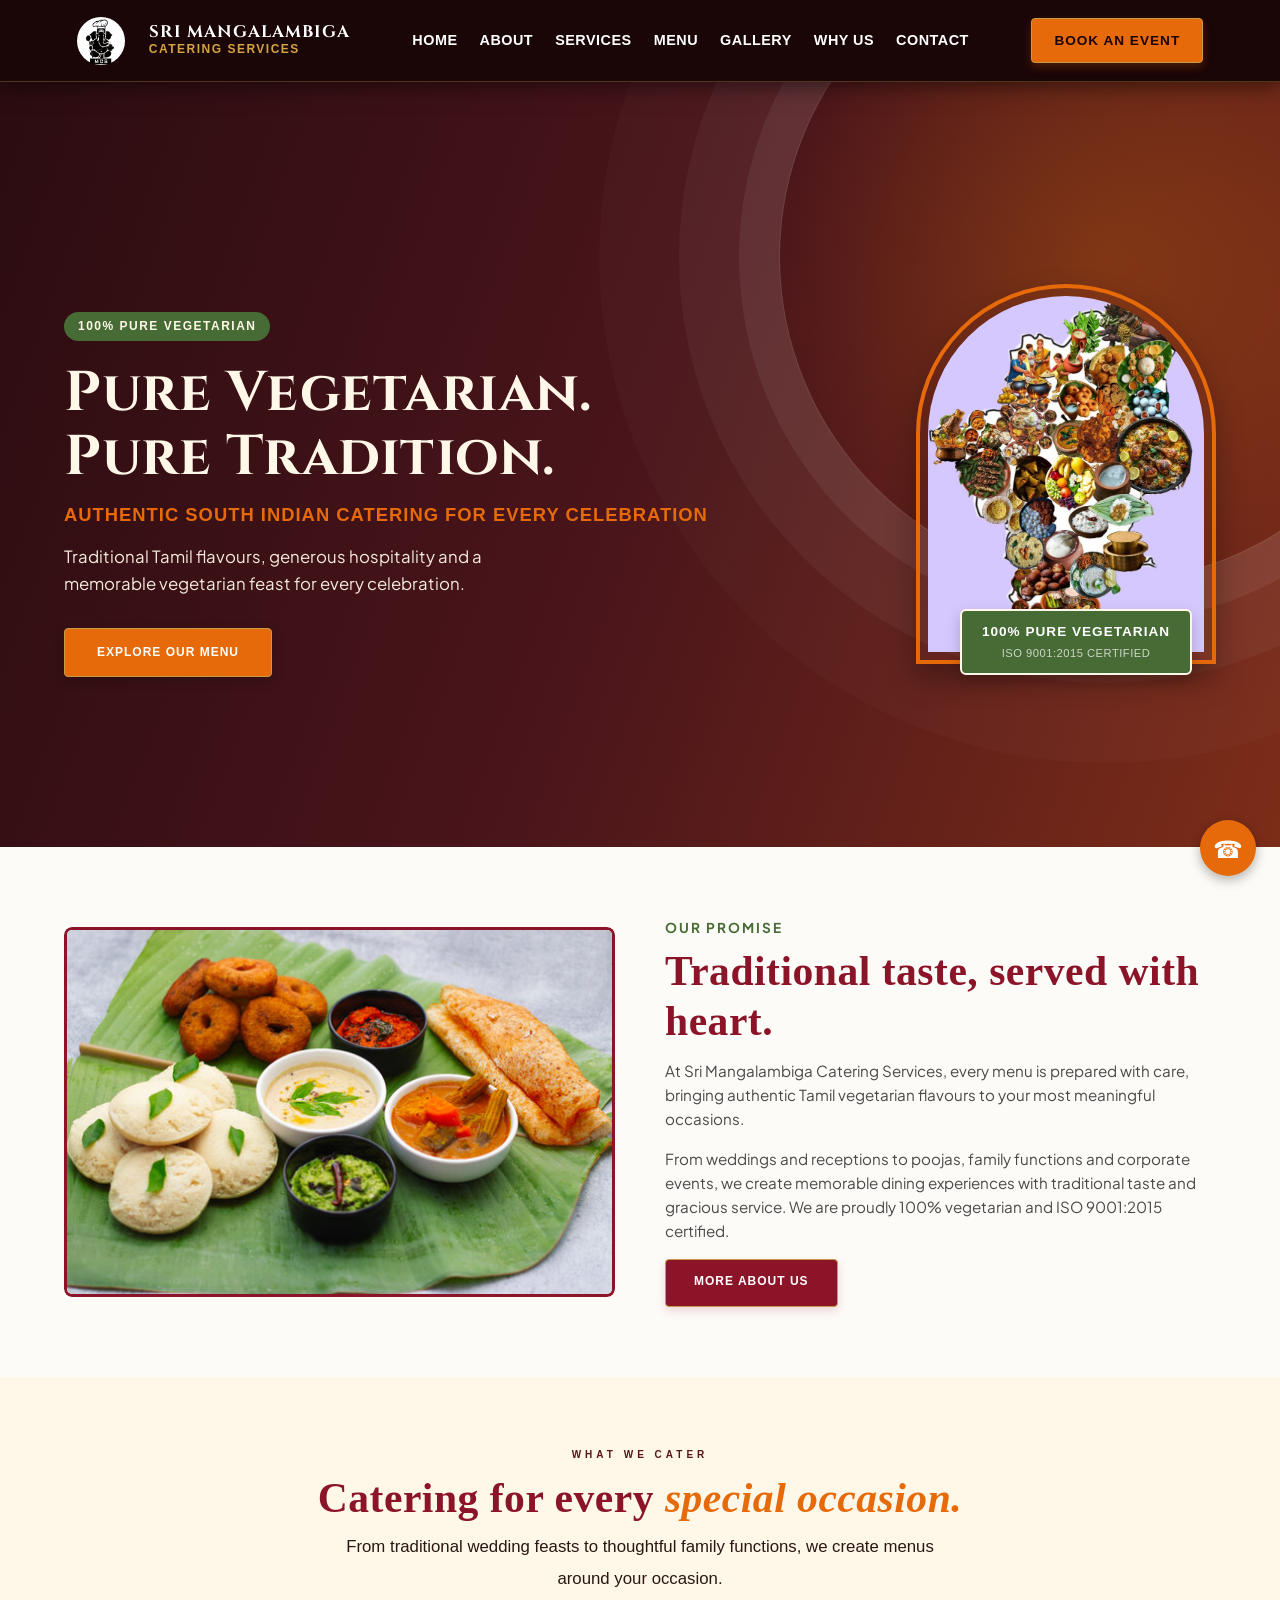
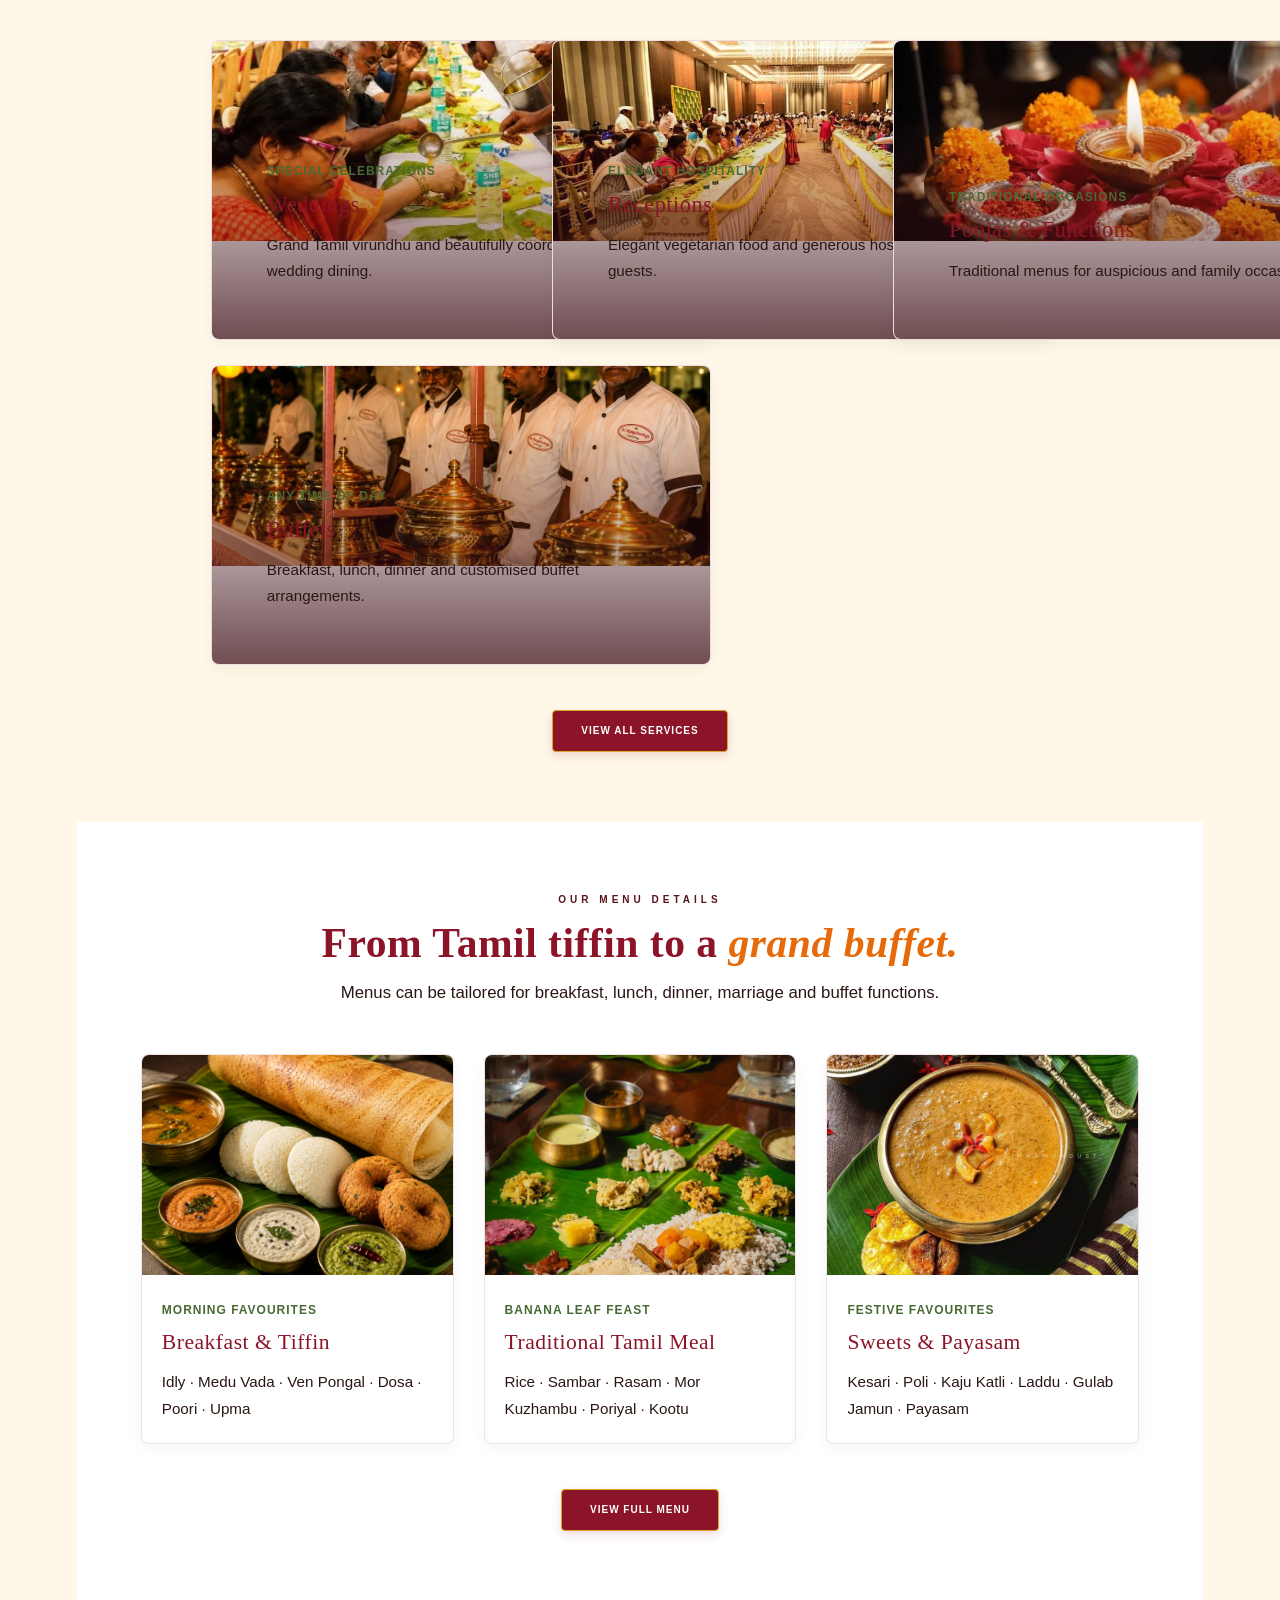
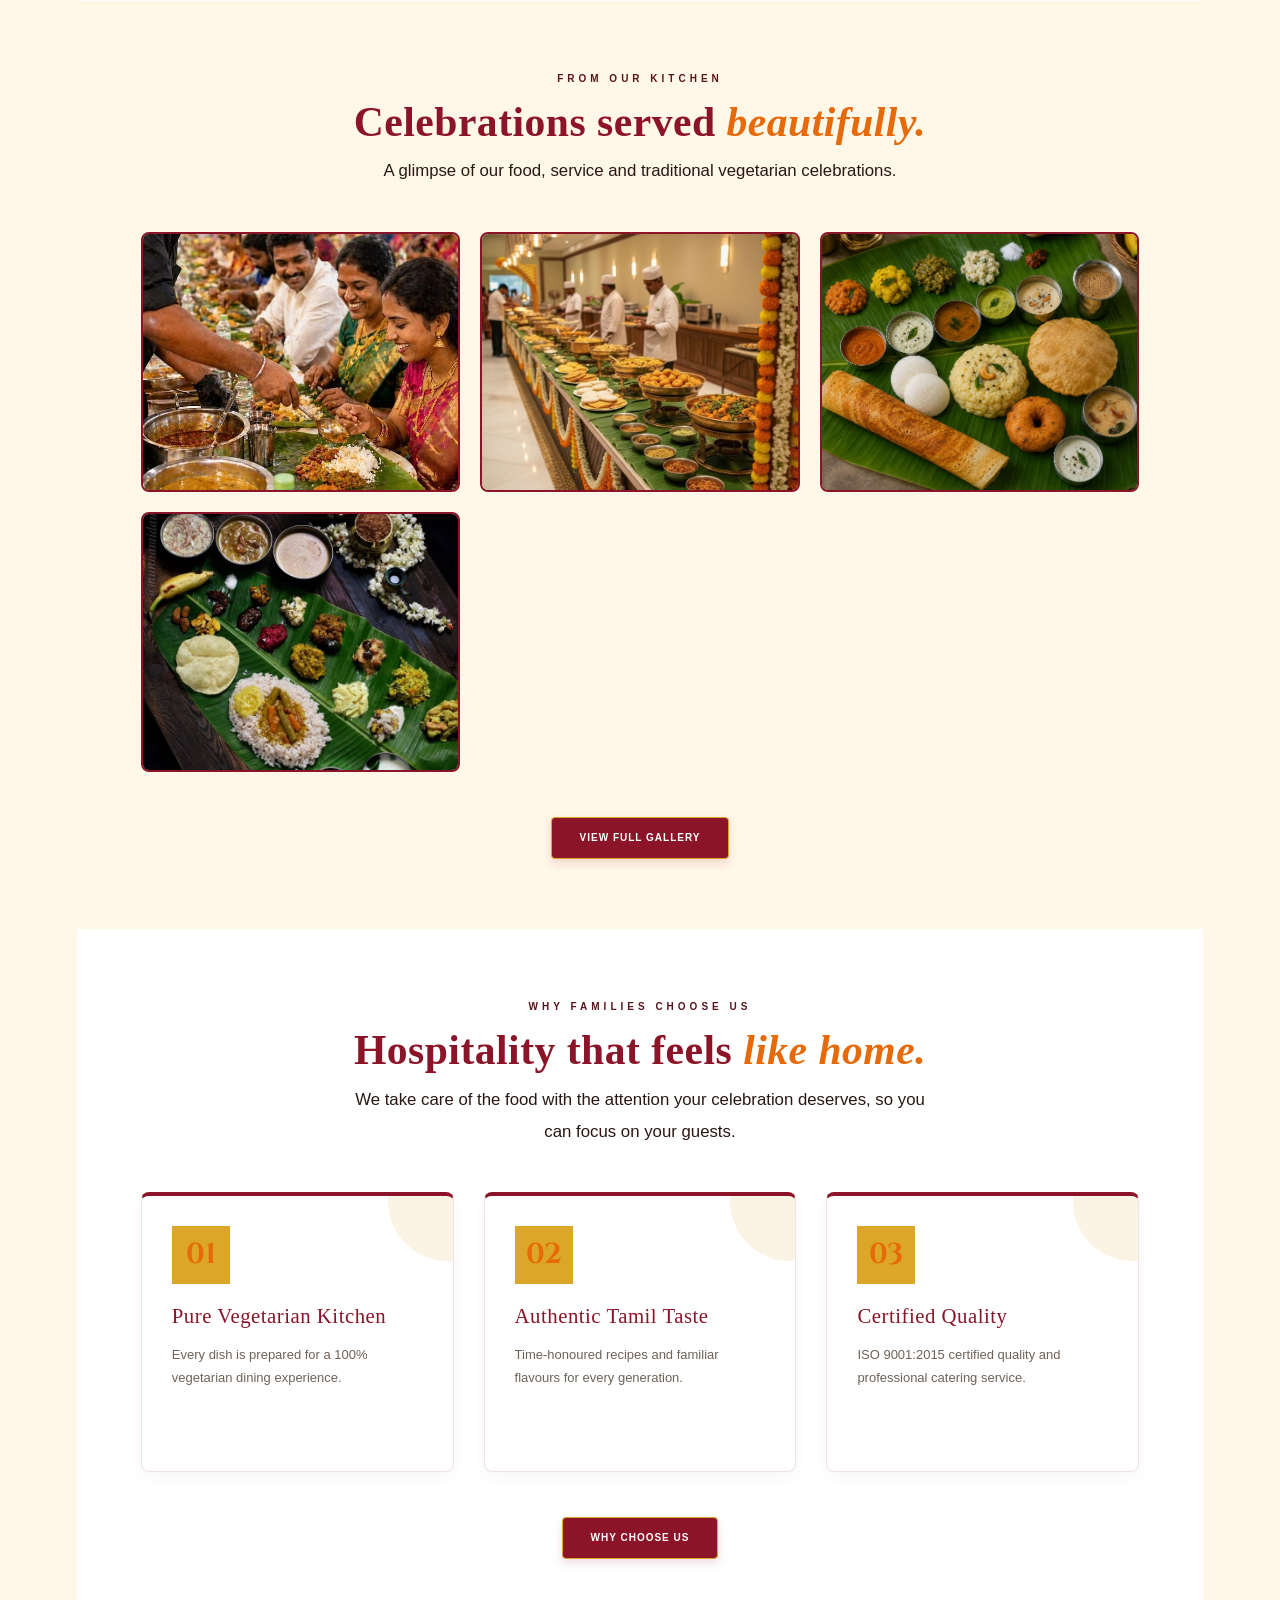
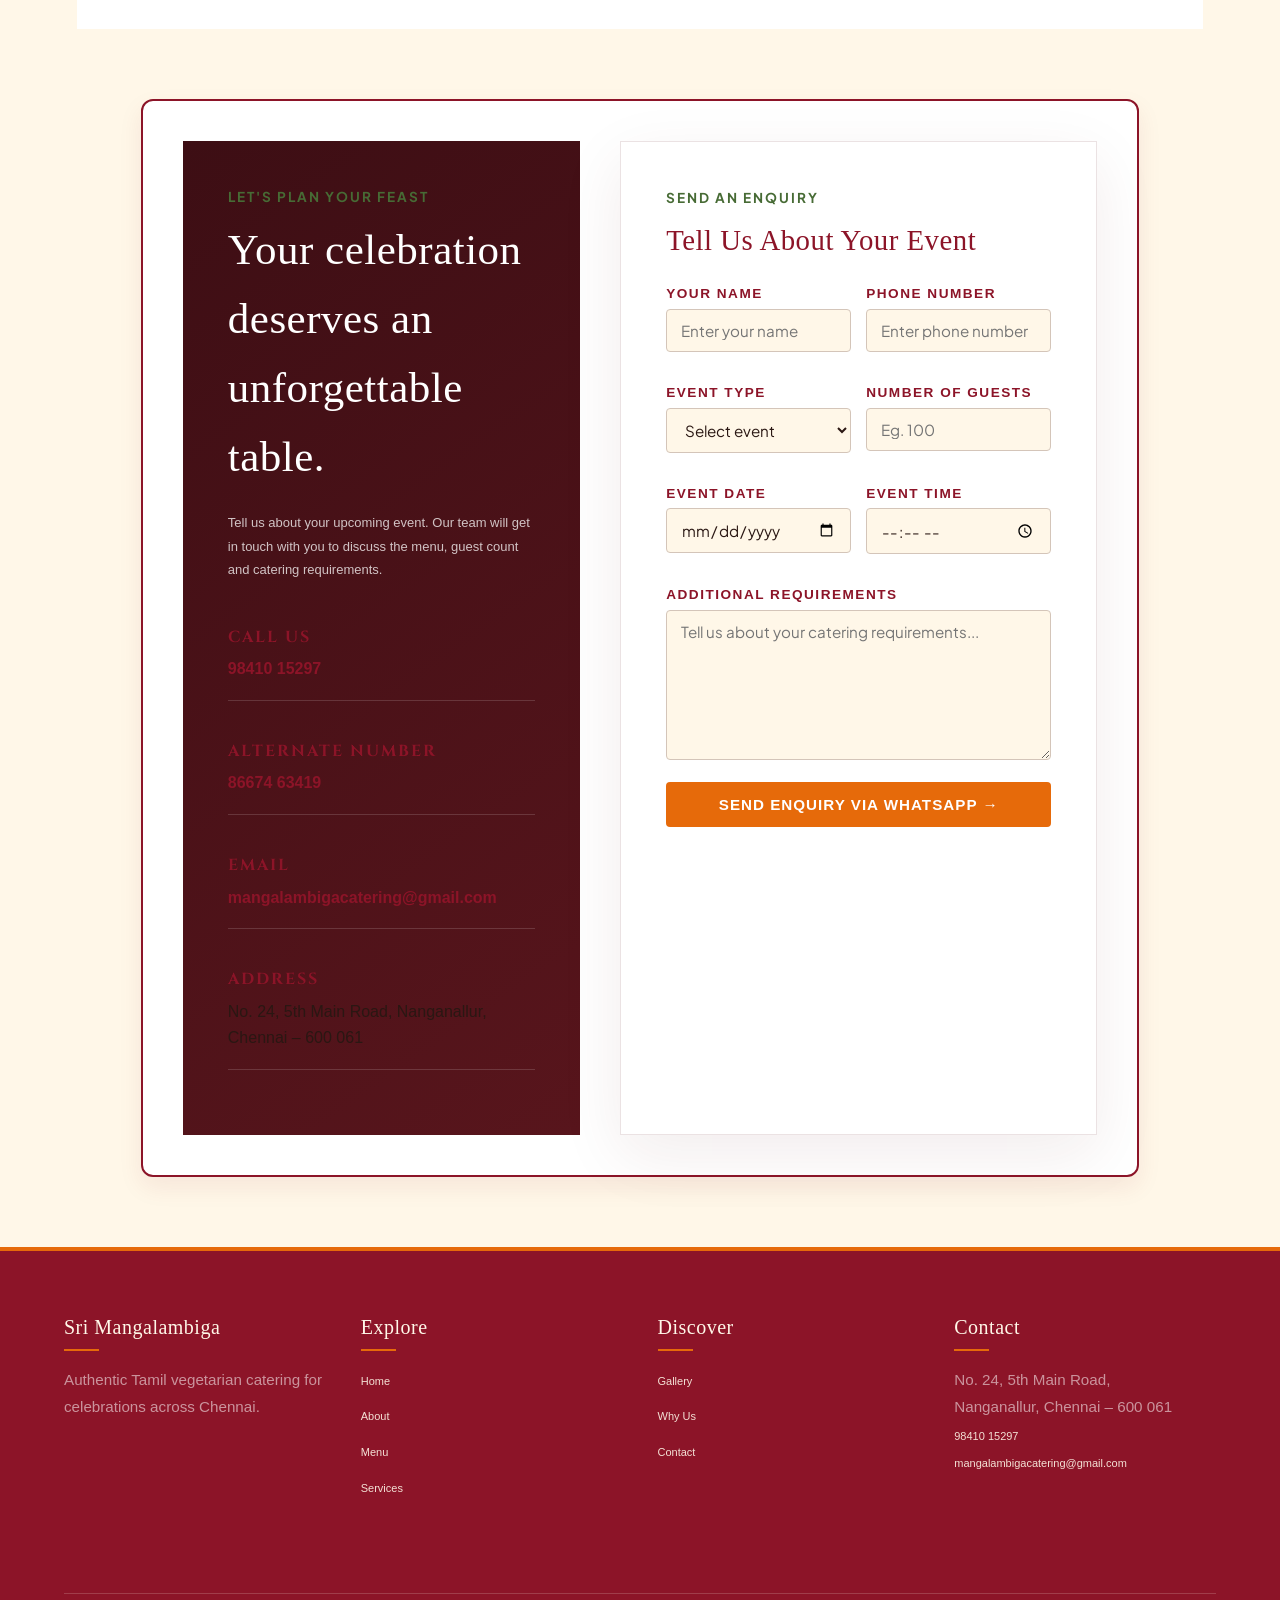
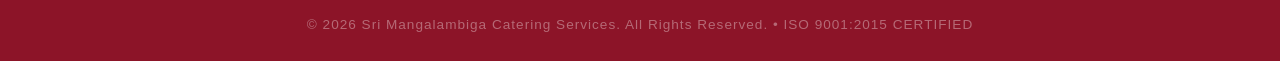
==== index.html @ 305d2a81 "Add files via upload" ====
<!DOCTYPE html>
<html lang="en">

<head>
    <meta charset="UTF-8">
    <meta name="viewport" content="width=device-width, initial-scale=1.0">
    <meta name="description"
        content="Sri Mangalambiga Catering Services - Authentic Tamil Vegetarian Catering in Chennai">
    <title>Sri Mangalambiga Catering Services</title>
    
    <!-- Google Fonts Matching Brand Typography -->
    <link rel="preconnect" href="https://fonts.googleapis.com">
    <link rel="preconnect" href="https://fonts.gstatic.com" crossorigin>
    <link href="https://fonts.googleapis.com/css2?family=Cinzel:wght@500;600;700;800&family=Plus+Jakarta+Sans:wght@400;500;600;700&display=swap" rel="stylesheet">
    
    <link rel="stylesheet" href="style.css">
    
    <style>
        /* =====================================================
           BRAND PALETTE & TYPOGRAPHY SYSTEM
        ====================================================== */
        :root {
            --deep-maroon: #8C1428;
            --burnt-orange: #E66A0A;
            --leaf-green: #476B35;
            --warm-ivory: #FFF7E8;
            --pure-white: #FFFFFF;
            --text-dark: #2A1713;
            --font-heading: 'Cinzel', Georgia, serif;
            --font-body: 'Plus Jakarta Sans', -apple-system, BlinkMacSystemFont, sans-serif;
        }

        *, *::before, *::after {
            box-sizing: border-box;
        }

        html, body {
            max-width: 100vw !important;
            overflow-x: hidden !important;
            margin: 0;
            padding: 0;
            background-color: var(--warm-ivory);
            color: var(--text-dark);
            font-family: var(--font-body);
            line-height: 1.6;
        }

        h1, h2, h3, h4, .brand-font {
            font-family: var(--font-heading);
            letter-spacing: 0.5px;
        }

        /* =====================================================
           NAVBAR
        ====================================================== */
        .navbar {
            position: relative;
            display: flex;
            justify-content: space-between;
            align-items: center;
            padding: 15px 5%;
            background-color: var(--warm-ivory);
            border-bottom: 2px solid rgba(140, 20, 40, 0.12);
            z-index: 1000;
            width: 100%;
        }

        .logo {
            display: flex;
            align-items: center;
            gap: 12px;
            text-decoration: none;
        }

        .logo img {
            height: 48px;
            width: auto;
        }

        .logo-text strong {
            display: block;
            font-size: 1.15rem;
            color: var(--deep-maroon);
            font-family: var(--font-heading);
            font-weight: 700;
            line-height: 1.1;
        }

        .logo-text span {
            font-size: 0.68rem;
            color: var(--leaf-green);
            font-weight: 700;
            letter-spacing: 1.5px;
        }

        .nav-links {
            display: flex;
            gap: 22px;
            list-style: none;
            margin: 0;
            padding: 0;
        }

        .nav-links li a {
            color: var(--deep-maroon);
            font-weight: 700;
            font-size: 0.9rem;
            text-decoration: none;
            text-transform: uppercase;
            letter-spacing: 0.5px;
            transition: color 0.2s ease;
        }

        .nav-links li a:hover {
            color: var(--burnt-orange);
        }

        .nav-button {
            background-color: var(--burnt-orange);
            color: var(--pure-white);
            padding: 11px 22px;
            border-radius: 4px;
            text-decoration: none;
            font-weight: 700;
            font-size: 0.85rem;
            letter-spacing: 1px;
            transition: background-color 0.2s ease;
            box-shadow: 0 4px 10px rgba(230, 106, 10, 0.25);
        }

        .nav-button:hover {
            background-color: #c95802;
        }

        .mobile-menu-btn {
            display: none;
            flex-direction: column;
            justify-content: center;
            align-items: center;
            gap: 5px;
            background: transparent;
            border: none;
            cursor: pointer;
            padding: 8px;
            z-index: 1001;
        }

        .mobile-menu-btn span {
            width: 28px;
            height: 3px;
            background-color: var(--deep-maroon);
            border-radius: 2px;
            transition: all 0.3s ease-in-out;
        }

        @media (max-width: 1024px) {
            .navbar > .nav-button {
                display: none;
            }

            .mobile-menu-btn {
                display: flex;
            }

            nav {
                display: none;
                position: absolute;
                top: 100%;
                left: 0;
                width: 100%;
                background-color: var(--warm-ivory);
                border-bottom: 3px solid var(--deep-maroon);
                padding: 25px 0;
                box-shadow: 0 10px 20px rgba(0,0,0,0.1);
            }

            nav.mobile-active {
                display: block;
            }

            .nav-links {
                flex-direction: column;
                align-items: center;
                gap: 18px;
            }
        }

        /* =====================================================
           HERO SECTION (DARK MAROON ACCENT BANNER)
        ====================================================== */
        .hero {
            background-color: var(--deep-maroon);
            color: var(--warm-ivory);
            padding: 70px 5%;
            position: relative;
            overflow: hidden;
        }

        .hero-container {
            display: flex;
            align-items: center;
            justify-content: space-between;
            max-width: 1200px;
            margin: 0 auto;
            gap: 40px;
        }

        .hero-content {
            flex: 1;
        }

        .hero-subtitle {
            color: var(--warm-ivory);
            background-color: var(--leaf-green);
            padding: 5px 14px;
            border-radius: 20px;
            font-size: 0.75rem;
            font-weight: 700;
            letter-spacing: 1.5px;
            display: inline-block;
            margin-bottom: 15px;
        }

        .hero-title {
            font-size: clamp(2.2rem, 5vw, 3.5rem);
            color: var(--warm-ivory);
            margin: 5px 0 10px 0;
            line-height: 1.15;
            font-weight: 700;
        }

        .hero-tagline {
            font-size: 1.15rem;
            color: var(--burnt-orange);
            font-weight: 700;
            letter-spacing: 1px;
            margin: 0 0 15px 0;
            text-transform: uppercase;
        }

        .hero-description {
            color: var(--warm-ivory);
            opacity: 0.95;
            max-width: 500px;
            font-size: 1.05rem;
            margin-bottom: 30px;
        }

        .hero-btn {
            display: inline-block;
            background-color: var(--burnt-orange);
            color: var(--pure-white);
            padding: 14px 32px;
            border-radius: 4px;
            text-decoration: none;
            font-weight: 700;
            letter-spacing: 1px;
            transition: background-color 0.2s ease, transform 0.2s ease;
            box-shadow: 0 4px 12px rgba(0,0,0,0.2);
        }

        .hero-btn:hover {
            background-color: #c95802;
            transform: translateY(-2px);
        }

        .hero-image-wrapper {
            position: relative;
            display: flex;
            flex-direction: column;
            align-items: center;
        }

        .arch-frame {
            width: 300px;
            height: 380px;
            border-top-left-radius: 150px;
            border-top-right-radius: 150px;
            overflow: hidden;
            border: 4px solid var(--burnt-orange);
            box-shadow: 0 15px 30px rgba(0,0,0,0.3);
        }

        .hero-img {
            width: 100%;
            height: 100%;
            object-fit: cover;
        }

        .hero-badge {
            background: var(--leaf-green);
            color: var(--pure-white);
            text-align: center;
            padding: 10px 20px;
            border-radius: 6px;
            margin-top: -25px;
            position: relative;
            z-index: 2;
            border: 2px solid var(--warm-ivory);
            box-shadow: 0 6px 15px rgba(0,0,0,0.2);
        }

        .hero-badge span {
            display: block;
            font-size: 0.85rem;
            font-weight: 700;
            letter-spacing: 1px;
        }

        .hero-badge small {
            font-size: 0.7rem;
            opacity: 0.9;
            letter-spacing: 0.5px;
        }

        @media (max-width: 900px) {
            .hero-container {
                flex-direction: column;
                text-align: center;
            }
            .hero-description {
                margin: 0 auto 30px auto;
            }
        }

        /* =====================================================
           GENERAL SECTIONS & TYPOGRAPHY
        ====================================================== */
        .premium-section, .home-intro {
            padding: 70px 5%;
        }

        .eyebrow, .intro-tagline {
            color: var(--leaf-green);
            font-weight: 700;
            letter-spacing: 2px;
            font-size: 0.85rem;
            display: block;
            margin-bottom: 8px;
            text-transform: uppercase;
        }

        .premium-heading {
            margin-bottom: 45px;
        }

        .premium-heading.center {
            text-align: center;
        }

        .premium-heading h2, .home-intro-content h2 {
            color: var(--deep-maroon);
            font-size: clamp(1.8rem, 4vw, 2.6rem);
            margin: 0 0 12px 0;
            font-weight: 700;
        }

        .premium-heading h2 span {
            color: var(--burnt-orange);
        }

        .premium-heading p {
            color: var(--text-dark);
            max-width: 600px;
            margin: 0 auto;
            font-size: 1.05rem;
        }

        .primary-btn, .gold-button {
            display: inline-block;
            background-color: var(--deep-maroon);
            color: var(--pure-white);
            padding: 12px 28px;
            border-radius: 4px;
            text-decoration: none;
            font-weight: 700;
            letter-spacing: 1px;
            transition: all 0.2s ease;
            box-shadow: 0 4px 10px rgba(140, 20, 40, 0.15);
        }

        .primary-btn:hover, .gold-button:hover {
            background-color: var(--burnt-orange);
            color: var(--pure-white);
        }

        /* =====================================================
           HOME INTRO / ABOUT SECTION
        ====================================================== */
        .home-intro-container {
            display: grid;
            grid-template-columns: 1fr 1fr;
            gap: 50px;
            align-items: center;
            max-width: 1200px;
            margin: 0 auto;
        }

        .home-intro-image img {
            width: 100%;
            height: auto;
            border-radius: 8px;
            border: 3px solid var(--deep-maroon);
            box-shadow: 0 10px 20px rgba(140, 20, 40, 0.1);
        }

        /* =====================================================
           SERVICES GRID
        ====================================================== */
        .services-premium-grid {
            display: grid;
            grid-template-columns: repeat(auto-fit, minmax(260px, 1fr));
            gap: 25px;
            max-width: 1200px;
            margin: 0 auto;
        }

        .service-premium-card {
            background-color: var(--pure-white);
            border-radius: 8px;
            overflow: hidden;
            border: 1px solid rgba(140, 20, 40, 0.15);
            box-shadow: 0 6px 15px rgba(0,0,0,0.04);
            transition: transform 0.2s ease;
        }

        .service-premium-card:hover {
            transform: translateY(-5px);
        }

        .service-premium-card img {
            width: 100%;
            height: 200px;
            object-fit: cover;
        }

        .service-premium-content {
            padding: 20px;
        }

        .service-premium-content small {
            color: var(--leaf-green);
            font-weight: 700;
            letter-spacing: 1px;
            font-size: 0.75rem;
        }

        .service-premium-content h2 {
            color: var(--deep-maroon);
            font-size: 1.4rem;
            margin: 5px 0 10px 0;
        }

        .service-premium-content p {
            font-size: 0.95rem;
            color: var(--text-dark);
            margin: 0;
        }

        /* =====================================================
           MENU GRID
        ====================================================== */
        .menu-premium-grid {
            display: grid;
            grid-template-columns: repeat(auto-fit, minmax(300px, 1fr));
            gap: 30px;
            max-width: 1200px;
            margin: 0 auto;
        }

        .menu-premium-card {
            background: var(--pure-white);
            border-radius: 8px;
            overflow: hidden;
            border: 1px solid rgba(140, 20, 40, 0.12);
            box-shadow: 0 6px 15px rgba(0,0,0,0.04);
        }

        .menu-premium-image {
            position: relative;
            height: 220px;
        }

        .menu-premium-image img {
            width: 100%;
            height: 100%;
            object-fit: cover;
        }

        .menu-hover-label {
            position: absolute;
            bottom: 12px;
            left: 12px;
            background-color: var(--burnt-orange);
            color: var(--pure-white);
            padding: 4px 12px;
            font-size: 0.75rem;
            font-weight: 700;
            border-radius: 4px;
        }

        .menu-premium-info {
            padding: 20px;
        }

        .menu-premium-info small {
            color: var(--leaf-green);
            font-weight: 700;
            font-size: 0.75rem;
            letter-spacing: 1px;
        }

        .menu-premium-info h3 {
            color: var(--deep-maroon);
            font-size: 1.35rem;
            margin: 5px 0 8px 0;
        }

        .menu-premium-info p {
            font-size: 0.95rem;
            color: var(--text-dark);
            margin: 0;
        }

        /* =====================================================
           GALLERY GRID
        ====================================================== */
        .premium-gallery-grid {
            display: grid;
            grid-template-columns: repeat(auto-fit, minmax(250px, 1fr));
            gap: 20px;
            max-width: 1200px;
            margin: 0 auto;
        }

        .gallery-item {
            position: relative;
            height: 250px;
            border-radius: 8px;
            overflow: hidden;
            border: 2px solid var(--deep-maroon);
        }

        .gallery-item img {
            width: 100%;
            height: 100%;
            object-fit: cover;
        }

        .gallery-overlay {
            position: absolute;
            inset: 0;
            background: linear-gradient(to top, rgba(140, 20, 40, 0.85), transparent);
            display: flex;
            flex-direction: column;
            justify-content: flex-end;
            padding: 20px;
            color: var(--warm-ivory);
        }

        .gallery-overlay span {
            color: var(--burnt-orange);
            font-size: 0.75rem;
            font-weight: 700;
            letter-spacing: 1px;
        }

        .gallery-overlay h3 {
            margin: 0;
            font-size: 1.2rem;
            color: var(--warm-ivory);
        }

        /* =====================================================
           WHY US CARDS
        ====================================================== */
        .why-premium-grid {
            display: grid;
            grid-template-columns: repeat(auto-fit, minmax(280px, 1fr));
            gap: 30px;
            max-width: 1200px;
            margin: 0 auto;
        }

        .why-premium-card {
            background-color: var(--pure-white);
            padding: 30px;
            border-radius: 8px;
            border: 1px solid rgba(140, 20, 40, 0.12);
            box-shadow: 0 6px 15px rgba(0,0,0,0.03);
            border-top: 4px solid var(--deep-maroon);
        }

        .why-icon {
            font-family: var(--font-heading);
            font-size: 1.8rem;
            font-weight: 700;
            color: var(--burnt-orange);
            margin-bottom: 15px;
        }

        .why-premium-card h3 {
            color: var(--deep-maroon);
            font-size: 1.3rem;
            margin: 0 0 10px 0;
        }

        /* =====================================================
           CONTACT FORM & INFO
        ====================================================== */
        .contact-premium {
            display: grid;
            grid-template-columns: 1fr 1.2fr;
            gap: 40px;
            max-width: 1200px;
            margin: 0 auto;
            background-color: var(--pure-white);
            padding: 40px;
            border-radius: 12px;
            border: 2px solid var(--deep-maroon);
            box-shadow: 0 10px 25px rgba(140, 20, 40, 0.08);
        }

        .contact-info-item {
            margin-bottom: 20px;
        }

        .contact-info-item strong {
            display: block;
            color: var(--deep-maroon);
            font-size: 1rem;
            font-family: var(--font-heading);
        }

        .contact-info-item span {
            color: var(--text-dark);
            font-size: 1rem;
        }

        .contact-premium-form label {
            display: block;
            font-size: 0.85rem;
            font-weight: 700;
            color: var(--deep-maroon);
            margin-bottom: 4px;
        }

        .form-row {
            display: grid;
            grid-template-columns: 1fr 1fr;
            gap: 15px;
            margin-bottom: 15px;
        }

        .form-group {
            margin-bottom: 15px;
        }

        .form-group input,
        .form-group select,
        .form-group textarea {
            width: 100%;
            padding: 11px 14px;
            border: 1px solid #d4c5b9;
            border-radius: 4px;
            background-color: var(--warm-ivory);
            font-family: var(--font-body);
            font-size: 0.95rem;
            color: var(--text-dark);
        }

        .form-group input:focus,
        .form-group select:focus,
        .form-group textarea:focus {
            outline: 2px solid var(--burnt-orange);
            border-color: transparent;
        }

        .premium-submit {
            width: 100%;
            background-color: var(--burnt-orange);
            color: var(--pure-white);
            border: none;
            padding: 14px;
            border-radius: 4px;
            font-weight: 700;
            letter-spacing: 1px;
            cursor: pointer;
            font-size: 0.95rem;
            transition: background-color 0.2s ease;
        }

        .premium-submit:hover {
            background-color: #c95802;
        }

        @media (max-width: 850px) {
            .contact-premium {
                grid-template-columns: 1fr;
                padding: 25px;
            }
            .form-row {
                grid-template-columns: 1fr;
            }
        }

        /* =====================================================
           FOOTER
        ====================================================== */
        .premium-footer {
            background-color: var(--deep-maroon);
            color: var(--warm-ivory);
            padding: 60px 5% 25px;
            border-top: 4px solid var(--burnt-orange);
        }

        .premium-footer-grid {
            display: grid;
            grid-template-columns: repeat(auto-fit, minmax(200px, 1fr));
            gap: 35px;
            max-width: 1200px;
            margin: 0 auto;
        }

        .premium-footer h3 {
            color: var(--warm-ivory);
            font-size: 1.25rem;
            margin: 0 0 15px 0;
            position: relative;
        }

        .premium-footer h3::after {
            content: '';
            display: block;
            width: 35px;
            height: 2px;
            background-color: var(--burnt-orange);
            margin-top: 6px;
        }

        .premium-footer ul {
            list-style: none;
            padding: 0;
            margin: 0;
        }

        .premium-footer ul li {
            margin-bottom: 10px;
        }

        .premium-footer a {
            color: var(--warm-ivory);
            opacity: 0.9;
            text-decoration: none;
            transition: color 0.2s ease;
        }

        .premium-footer a:hover {
            color: var(--burnt-orange);
            opacity: 1;
        }

        .premium-footer-bottom {
            max-width: 1200px;
            margin: 40px auto 0 auto;
            padding-top: 20px;
            border-top: 1px solid rgba(255, 247, 232, 0.2);
            text-align: center;
            font-size: 0.85rem;
            opacity: 0.9;
        }
    </style>
</head>

<body class="home-page">

    <!-- NAVBAR -->
    <header class="navbar">
        <a href="index.html" class="logo">
            <img src="mcs-logo.jpeg" alt="Sri Mangalambiga Logo">
            <div class="logo-text">
                <strong>SRI MANGALAMBIGA</strong>
                <span>CATERING SERVICES</span>
            </div>
        </a>

        <button class="mobile-menu-btn" id="menuBtn" onclick="toggleMobileMenu()" aria-label="Toggle Navigation Menu">
            <span></span>
            <span></span>
            <span></span>
        </button>

        <nav id="nav-menu">
            <ul class="nav-links">
                <li><a href="index.html">Home</a></li>
                <li><a href="about.html">About</a></li>
                <li><a href="services.html">Services</a></li>
                <li><a href="menu.html">Menu</a></li>
                <li><a href="gallery.html">Gallery</a></li>
                <li><a href="why-us.html">Why Us</a></li>
                <li><a href="contact.html">Contact</a></li>
            </ul>
        </nav>

        <a href="contact.html" class="nav-button">BOOK AN EVENT</a>
    </header>

    <!-- HERO SECTION -->
    <section class="hero" id="home">
        <div class="hero-container">
            <div class="hero-content">
                <span class="hero-subtitle">100% PURE VEGETARIAN</span>
                <h1 class="hero-title">Pure Vegetarian.<br>Pure Tradition.</h1>
                <p class="hero-tagline">AUTHENTIC SOUTH INDIAN CATERING FOR EVERY CELEBRATION</p>
                <p class="hero-description">
                    Traditional Tamil flavours, generous hospitality and a memorable 
                    vegetarian feast for every celebration.
                </p>
                <a href="menu.html" class="hero-btn">EXPLORE OUR MENU</a>
            </div>

            <div class="hero-image-wrapper">
                <div class="arch-frame">
                    <img src="TN food.jpeg" alt="Traditional Tamil Feast" class="hero-img">
                </div>
                <div class="hero-badge">
                    <span>100% PURE VEGETARIAN</span>
                    <small>ISO 9001:2015 CERTIFIED</small>
                </div>
            </div>
        </div>
    </section>

    <!-- HOME INTRO / ABOUT -->
    <section class="home-intro" id="about">
        <div class="home-intro-container">
            <div class="home-intro-image">
                <img src="stiffin.jpg" alt="Traditional Tamil vegetarian breakfast">
            </div>

            <div class="home-intro-content">
                <span class="intro-tagline">OUR PROMISE</span>
                <h2>Traditional taste, served with heart.</h2>
                <p>
                    At Sri Mangalambiga Catering Services, every menu is
                    prepared with care, bringing authentic Tamil
                    vegetarian flavours to your most meaningful occasions.
                </p>
                <p>
                    From weddings and receptions to poojas, family
                    functions and corporate events, we create memorable
                    dining experiences with traditional taste and
                    gracious service. We are proudly 100% vegetarian
                    and ISO 9001:2015 certified.
                </p>
                <a href="about.html" class="primary-btn">MORE ABOUT US</a>
            </div>
        </div>
    </section>

    <!-- SERVICES SECTION -->
    <section class="premium-section" id="services">
        <div class="premium-heading center">
            <span class="eyebrow">WHAT WE CATER</span>
            <h2>
                Catering for every
                <span>special occasion.</span>
            </h2>
            <p>
                From traditional wedding feasts to thoughtful family
                functions, we create menus around your occasion.
            </p>
        </div>

        <div class="services-premium-grid">
            <div class="service-premium-card">
                <img src="gallery-service.jpeg" alt="Wedding catering">
                <div class="service-premium-content">
                    <small>SPECIAL CELEBRATIONS</small>
                    <h2>Weddings</h2>
                    <p>Grand Tamil virundhu and beautifully coordinated wedding dining.</p>
                </div>
            </div>

            <div class="service-premium-card">
                <img src="Wedding Diary.jpg" alt="Reception catering service">
                <div class="service-premium-content">
                    <small>ELEGANT HOSPITALITY</small>
                    <h2>Receptions</h2>
                    <p>Elegant vegetarian food and generous hospitality for your guests.</p>
                </div>
            </div>

            <div class="service-premium-card">
                <img src="Poojas and functions.jpg" alt="Pooja and function catering">
                <div class="service-premium-content">
                    <small>TRADITIONAL OCCASIONS</small>
                    <h2>Poojas &amp; Functions</h2>
                    <p>Traditional menus for auspicious and family occasions.</p>
                </div>
            </div>

            <div class="service-premium-card">
                <img src="gallery-buffet.jpeg" alt="Buffet catering">
                <div class="service-premium-content">
                    <small>ANY TIME OF DAY</small>
                    <h2>Buffets</h2>
                    <p>Breakfast, lunch, dinner and customised buffet arrangements.</p>
                </div>
            </div>
        </div>

        <div style="text-align:center; margin-top:45px;">
            <a href="services.html" class="gold-button">VIEW ALL SERVICES</a>
        </div>
    </section>

    <!-- MENU SECTION -->
    <section class="premium-section" id="menu" style="background:var(--pure-white);">
        <div class="premium-heading center">
            <span class="eyebrow">OUR MENU DETAILS</span>
            <h2>
                From Tamil tiffin to a
                <span>grand buffet.</span>
            </h2>
            <p>
                Menus can be tailored for breakfast, lunch, dinner,
                marriage and buffet functions.
            </p>
        </div>

        <div class="menu-premium-grid">
            <div class="menu-premium-card">
                <div class="menu-premium-image">
                    <img src="new bf.png" alt="Tamil breakfast and tiffin">
                    <div class="menu-hover-label">View Favourite</div>
                </div>
                <div class="menu-premium-info">
                    <small>MORNING FAVOURITES</small>
                    <h3>Breakfast &amp; Tiffin</h3>
                    <p>Idly &middot; Medu Vada &middot; Ven Pongal &middot; Dosa &middot; Poori &middot; Upma</p>
                </div>
            </div>

            <div class="menu-premium-card">
                <div class="menu-premium-image">
                    <img src="tamil-vegetarian-feast.jpg" alt="Traditional Tamil meal">
                    <div class="menu-hover-label">Traditional Taste</div>
                </div>
                <div class="menu-premium-info">
                    <small>BANANA LEAF FEAST</small>
                    <h3>Traditional Tamil Meal</h3>
                    <p>Rice &middot; Sambar &middot; Rasam &middot; Mor Kuzhambu &middot; Poriyal &middot; Kootu</p>
                </div>
            </div>

            <div class="menu-premium-card">
                <div class="menu-premium-image">
                    <img src="payasam.jpg" alt="Sweets and payasam">
                    <div class="menu-hover-label">A Sweet Finish</div>
                </div>
                <div class="menu-premium-info">
                    <small>FESTIVE FAVOURITES</small>
                    <h3>Sweets &amp; Payasam</h3>
                    <p>Kesari &middot; Poli &middot; Kaju Katli &middot; Laddu &middot; Gulab Jamun &middot; Payasam</p>
                </div>
            </div>
        </div>

        <div style="text-align:center; margin-top:45px;">
            <a href="menu.html" class="gold-button">VIEW FULL MENU</a>
        </div>
    </section>

    <!-- GALLERY SECTION -->
    <section class="premium-section" id="gallery">
        <div class="premium-heading center">
            <span class="eyebrow">FROM OUR KITCHEN</span>
            <h2>
                Celebrations served
                <span>beautifully.</span>
            </h2>
            <p>A glimpse of our food, service and traditional vegetarian celebrations.</p>
        </div>

        <div class="premium-gallery-grid">
            <div class="gallery-item">
                <img src="graceful cs.jpeg" alt="Sri Mangalambiga catering service">
                <div class="gallery-overlay">
                    <span>OUR SERVICE</span>
                    <h3>Graceful Catering</h3>
                </div>
            </div>

            <div class="gallery-item">
                <img src="vegetarian buffet 2.jpeg" alt="Vegetarian buffet service">
                <div class="gallery-overlay">
                    <span>BUFFET</span>
                    <h3>Grand Vegetarian Buffet</h3>
                </div>
            </div>

            <div class="gallery-item">
                <img src="traditional bf.jpeg" alt="Tamil vegetarian breakfast">
                <div class="gallery-overlay">
                    <span>BREAKFAST</span>
                    <h3>Traditional Tiffin</h3>
                </div>
            </div>

            <div class="gallery-item">
                <img src="tamil banana leaf feast.jpeg" alt="Tamil vegetarian feast">
                <div class="gallery-overlay">
                    <span>VIRUNDHU</span>
                    <h3>Tamil Banana Leaf Feast</h3>
                </div>
            </div>
        </div>

        <div style="text-align:center; margin-top:45px;">
            <a href="gallery.html" class="gold-button">VIEW FULL GALLERY</a>
        </div>
    </section>

    <!-- WHY US SECTION -->
    <section class="premium-section" id="why-us" style="background:var(--pure-white);">
        <div class="premium-heading center">
            <span class="eyebrow">WHY FAMILIES CHOOSE US</span>
            <h2>
                Hospitality that feels
                <span>like home.</span>
            </h2>
            <p>
                We take care of the food with the attention your
                celebration deserves, so you can focus on your guests.
            </p>
        </div>

        <div class="why-premium-grid">
            <div class="why-premium-card">
                <div class="why-icon">01</div>
                <h3>Pure Vegetarian Kitchen</h3>
                <p>Every dish is prepared for a 100% vegetarian dining experience.</p>
            </div>

            <div class="why-premium-card">
                <div class="why-icon">02</div>
                <h3>Authentic Tamil Taste</h3>
                <p>Time-honoured recipes and familiar flavours for every generation.</p>
            </div>

            <div class="why-premium-card">
                <div class="why-icon">03</div>
                <h3>Certified Quality</h3>
                <p>ISO 9001:2015 certified quality and professional catering service.</p>
            </div>
        </div>

        <div style="text-align:center; margin-top:45px;">
            <a href="why-us.html" class="gold-button">WHY CHOOSE US</a>
        </div>
    </section>

    <!-- CONTACT / ENQUIRY SECTION -->
    <section class="premium-section" id="contact">
        <div class="contact-premium">
            <div class="contact-info">
                <span class="eyebrow">LET'S PLAN YOUR FEAST</span>
                <h2>Your celebration deserves an unforgettable table.</h2>
                <p style="margin-bottom:25px;">
                    Tell us about your upcoming event. Our team will
                    get in touch with you to discuss the menu, guest
                    count and catering requirements.
                </p>

                <div class="contact-info-item">
                    <strong>Call Us</strong>
                    <span><a href="tel:+919841015297" style="color:var(--deep-maroon); font-weight:600; text-decoration:none;">98410 15297</a></span>
                </div>

                <div class="contact-info-item">
                    <strong>Alternate Number</strong>
                    <span><a href="tel:+918667463419" style="color:var(--deep-maroon); font-weight:600; text-decoration:none;">86674 63419</a></span>
                </div>

                <div class="contact-info-item">
                    <strong>Email</strong>
                    <span><a href="mailto:mangalambigacatering@gmail.com" style="color:var(--deep-maroon); font-weight:600; text-decoration:none;">mangalambigacatering@gmail.com</a></span>
                </div>

                <div class="contact-info-item">
                    <strong>Address</strong>
                    <span>No. 24, 5th Main Road, Nanganallur, Chennai &ndash; 600 061</span>
                </div>
            </div>

            <div class="contact-premium-form">
                <span class="eyebrow">SEND AN ENQUIRY</span>
                <h2 style="color:var(--deep-maroon); font-size:1.8rem; margin:0 0 20px 0;">Tell Us About Your Event</h2>

                <form id="enquiryForm" onsubmit="sendToWhatsApp(event)">
                    <div class="form-row">
                        <div class="form-group">
                            <label for="name">Your Name</label>
                            <input type="text" id="name" name="name" placeholder="Enter your name" required>
                        </div>

                        <div class="form-group">
                            <label for="phone">Phone Number</label>
                            <input type="tel" id="phone" name="phone" placeholder="Enter phone number" pattern="[0-9]{10}" required>
                        </div>
                    </div>

                    <div class="form-row">
                        <div class="form-group">
                            <label for="event">Event Type</label>
                            <select id="event" name="event" required>
                                <option value="">Select event</option>
                                <option value="Wedding">Wedding</option>
                                <option value="Reception">Reception</option>
                                <option value="Pooja / Function">Pooja / Function</option>
                                <option value="Birthday">Birthday</option>
                                <option value="Corporate Event">Corporate Event</option>
                                <option value="Buffet">Buffet</option>
                                <option value="Other">Other</option>
                            </select>
                        </div>

                        <div class="form-group">
                            <label for="guests">Number of Guests</label>
                            <input type="number" id="guests" name="guests" min="1" placeholder="Eg. 100" required>
                        </div>
                    </div>

                    <div class="form-row">
                        <div class="form-group">
                            <label for="date">Event Date</label>
                            <input type="date" id="date" name="date" required>
                        </div>

                        <div class="form-group">
                            <label for="time">Event Time</label>
                            <input type="time" id="time" name="time">
                        </div>
                    </div>

                    <div class="form-group">
                        <label for="message">Additional Requirements</label>
                        <textarea id="message" name="message" rows="3" placeholder="Tell us about your catering requirements..."></textarea>
                    </div>

                    <button type="submit" class="premium-submit">
                        SEND ENQUIRY VIA WHATSAPP &rarr;
                    </button>
                </form>
            </div>
        </div>
    </section>

    <!-- FOOTER -->
    <footer class="premium-footer">
        <div class="premium-footer-grid">
            <div>
                <h3>Sri Mangalambiga</h3>
                <p style="font-size:0.95rem; opacity:0.9;">Authentic Tamil vegetarian catering for celebrations across Chennai.</p>
            </div>

            <div>
                <h3>Explore</h3>
                <ul>
                    <li><a href="index.html">Home</a></li>
                    <li><a href="about.html">About</a></li>
                    <li><a href="menu.html">Menu</a></li>
                    <li><a href="services.html">Services</a></li>
                </ul>
            </div>

            <div>
                <h3>Discover</h3>
                <ul>
                    <li><a href="gallery.html">Gallery</a></li>
                    <li><a href="why-us.html">Why Us</a></li>
                    <li><a href="contact.html">Contact</a></li>
                </ul>
            </div>

            <div>
                <h3>Contact</h3>
                <p style="font-size:0.95rem; opacity:0.9;">
                    No. 24, 5th Main Road,<br>
                    Nanganallur, Chennai &ndash; 600 061
                </p>
                <p style="font-size:0.95rem;">
                    <a href="tel:+919841015297">98410 15297</a><br>
                    <a href="mailto:mangalambigacatering@gmail.com">mangalambigacatering@gmail.com</a>
                </p>
            </div>
        </div>

        <div class="premium-footer-bottom">
            &copy; 2026 Sri Mangalambiga Catering Services. All Rights Reserved. &bull; ISO 9001:2015 CERTIFIED
        </div>
    </footer>

    <!-- WHATSAPP FLOATING BUTTON -->
    <a href="https://wa.me/919841015297" target="_blank" aria-label="Contact on WhatsApp"
        style="position:fixed; right:24px; bottom:24px; z-index:999; border-radius:50%; width:56px; height:56px; background-color: var(--burnt-orange); color: var(--pure-white); font-size:24px; display:flex; align-items:center; justify-content:center; text-decoration:none; box-shadow: 0 4px 12px rgba(0,0,0,0.3);">
        &#9742;
    </a>

    <!-- JAVASCRIPT -->
    <script src="script.js"></script>
    <script>
        function toggleMobileMenu() {
            const nav = document.getElementById('nav-menu');
            const btn = document.getElementById('menuBtn');
            nav.classList.toggle('mobile-active');
            btn.classList.toggle('active');
        }

        function sendToWhatsApp(e) {
            e.preventDefault();
            
            const name = document.getElementById('name').value;
            const phone = document.getElementById('phone').value;
            const eventType = document.getElementById('event').value;
            const guests = document.getElementById('guests').value;
            const date = document.getElementById('date').value;
            const time = document.getElementById('time').value || 'Not specified';
            const message = document.getElementById('message').value || 'None';

            const formattedMessage = `*New Catering Enquiry*%0A%0A` +
                `*Name:* ${encodeURIComponent(name)}%0A` +
                `*Phone:* ${encodeURIComponent(phone)}%0A` +
                `*Event Type:* ${encodeURIComponent(eventType)}%0A` +
                `*Guests:* ${encodeURIComponent(guests)}%0A` +
                `*Date:* ${encodeURIComponent(date)}%0A` +
                `*Time:* ${encodeURIComponent(time)}%0A` +
                `*Requirements:* ${encodeURIComponent(message)}`;

            const whatsappURL = `https://wa.me/919841015297?text=${formattedMessage}`;
            window.open(whatsappURL, '_blank');
        }
    </script>
</body>

</html>
---- style.css ----
/* =========================================================
   MCS — COMPLETE WEBSITE STYLESHEET
   Pages:
   Home | Menu | Why Us | About | Services | Gallery | Contact
========================================================= */


/* =========================================================
   01. ROOT / RESET
========================================================= */

:root {
    --bg: #f6f0e4;
    --bg-light: #fbf8f1;
    --dark: #20170f;
    --brown: #5a321d;
    --brown-light: #7a4a2c;
    --gold: #c69a4b;
    --gold-light: #e1c27a;
    --green: #385638;
    --white: #ffffff;
    --text: #30261e;
    --muted: #75695e;

    --max-width: 1250px;

    --transition: 0.4s ease;
}


* {
    margin: 0;
    padding: 0;
    box-sizing: border-box;
}


html {
    scroll-behavior: smooth;
}


body {
    font-family: Georgia, "Times New Roman", serif;
    background: var(--bg);
    color: var(--text);
    line-height: 1.6;
    overflow-x: hidden;
}


body::-webkit-scrollbar {
    width: 8px;
}


body::-webkit-scrollbar-thumb {
    background: var(--gold);
}


body::-webkit-scrollbar-track {
    background: var(--dark);
}


img {
    width: 100%;
    display: block;
}


a {
    text-decoration: none;
    color: inherit;
}


button,
input,
textarea,
select {
    font-family: inherit;
}


button {
    cursor: pointer;
}


/* =========================================================
   02. NAVBAR
========================================================= */

.navbar {
    position: fixed;

    top: 0;
    left: 0;

    width: 100%;
    height: 82px;

    padding: 0 6%;

    display: flex;
    align-items: center;
    justify-content: space-between;

    background: rgba(32, 23, 15, 0.96);

    border-bottom: 1px solid rgba(198, 154, 75, 0.3);

    z-index: 9999;

    backdrop-filter: blur(10px);
}


/* LOGO */

.logo {
    display: flex;
    align-items: center;
}


.logo img {
    width: 65px;
    height: 65px;

    object-fit: contain;

    transition: transform var(--transition);
}


.logo img:hover {
    transform: scale(1.08);
}


/* LOGO TEXT */

.logo-text {
    display: flex;
    flex-direction: column;

    margin-left: 12px;

    line-height: 1.3;
}


.logo-text strong {
    color: var(--white);

    font-family: Georgia, "Times New Roman", serif;

    font-size: 15px;

    font-weight: 700;

    letter-spacing: 1px;
}


.logo-text span {
    color: var(--gold-light);

    font-family: Arial, sans-serif;

    font-size: 9px;

    font-weight: 700;

    letter-spacing: 2px;
}


/* NAV "BOOK AN EVENT" BUTTON */

.nav-button {
    display: inline-flex;

    align-items: center;
    justify-content: center;

    min-height: 42px;

    padding: 0 22px;

    border: 1px solid var(--gold);

    background: var(--gold);

    color: var(--dark);

    font-family: Arial, sans-serif;

    font-size: 11px;

    font-weight: 700;

    letter-spacing: 1.3px;

    white-space: nowrap;

    transition:
        background var(--transition),
        color var(--transition),
        transform var(--transition);
}


.nav-button:hover {
    background: transparent;

    color: var(--gold-light);

    transform: translateY(-2px);
}


/* NAV LIST */

.nav-links {
    display: flex;
    align-items: center;

    gap: 30px;

    list-style: none;
}


.nav-links li {
    position: relative;
}


.nav-links a {
    position: relative;

    display: inline-block;

    padding: 8px 0;

    color: var(--white);

    font-family: Arial, sans-serif;

    font-size: 12px;

    font-weight: 600;

    letter-spacing: 1.6px;

    transition:
        color var(--transition),
        transform var(--transition);
}


/* HOVER COLOR */

.nav-links a:hover {
    color: var(--gold-light);
}


/* ANIMATED UNDERLINE */

.nav-links a::after {
    content: "";

    position: absolute;

    left: 0;
    bottom: 0;

    width: 0;
    height: 2px;

    background: var(--gold);

    transition: width var(--transition);
}


.nav-links a:hover::after {
    width: 100%;
}


/* ACTIVE PAGE */

.nav-links a.active {
    color: var(--gold-light);
}


.nav-links a.active::after {
    width: 100%;
}


/* =========================================================
   03. GENERAL BUTTONS
========================================================= */

.hero-btn,
.primary-btn,
.enquiry-btn,
.contact-form button {

    display: inline-flex;

    align-items: center;
    justify-content: center;

    min-height: 48px;

    padding: 0 28px;

    border: 1px solid var(--gold);

    background: var(--gold);

    color: var(--dark);

    font-family: Arial, sans-serif;

    font-size: 12px;

    font-weight: 700;

    letter-spacing: 1.5px;

    transition:
        background var(--transition),
        color var(--transition),
        transform var(--transition),
        box-shadow var(--transition);
}


.hero-btn:hover,
.primary-btn:hover,
.enquiry-btn:hover,
.contact-form button:hover {

    background: transparent;

    color: var(--gold-light);

    transform: translateY(-3px);

    box-shadow:
        0 12px 25px rgba(0, 0, 0, 0.2);
}


/* =========================================================
   04. HOME HERO
========================================================= */

/* Import Google Fonts for styled typography (Add at the very top of style.css if not present) */
@import url('https://fonts.googleapis.com/css2?family=Italianno&family=Playfair+Display:ital,wght@0,400..700;1,400..700&display=swap');

/* =====================================================
   HERO SECTION STYLES
====================================================== */
.hero {
    background-color: #4a151b; /* Rich maroon background */
    position: relative;
    /* Smooth base gradient from deep maroon (left) to warm copper (right) */
    background: linear-gradient(110deg, #2b0c10 0%, #4a151b 50%, #7c2d18 100%);
    overflow: hidden;
    padding: 60px 40px;
    min-height: 85vh;
    display: flex;
    align-items: center;
    justify-content: center;
    box-sizing: border-box;
}

.hero::before {
    content: "";
    position: absolute;
    top: -150px;
    right: -150px;
    width: 650px;
    height: 650px;
    border-radius: 50%;
    /* Subtle radial glow at center */
    background: radial-gradient(circle, rgba(217, 119, 6, 0.25) 0%, transparent 70%);
    /* Creates multiple thin concentric outline rings */
    box-shadow: 
        0 0 0 1px rgba(255, 255, 255, 0.08),
        0 0 0 40px transparent,
        0 0 0 41px rgba(255, 255, 255, 0.06),
        0 0 0 100px transparent,
        0 0 0 101px rgba(255, 255, 255, 0.04),
        0 0 0 180px transparent,
        0 0 0 181px rgba(255, 255, 255, 0.02);
    pointer-events: none;
    z-index: 1;
}

.hero-container {
    position: relative;
    z-index: 2;
    max-width: 1200px;
    width: 100%;
    margin: 0 auto;
    display: grid;
    grid-template-columns: 1fr 1fr;
    gap: 40px;
    align-items: center;
    
    /* Pushes the entire layout (including the arch top) down from the navbar */
    padding-top: 60px; 
    position: relative;
    z-index: 2;
}

/* Left Content Column */
.hero-content {
    display: flex;
    flex-direction: column;
    align-items: flex-start;
}

.hero-subtitle {
    color: var(--gold-light, #d4a343);
    font-family: Arial, sans-serif;
    font-size: 11px;
    font-weight: 700;
    letter-spacing: 2.5px;
    margin-bottom: 20px;
    text-transform: uppercase;
}

.hero-title {
    margin: 0;
    line-height: 0.9;
    display: flex;
    flex-direction: column;
}

.title-serif {
  font-family: 'Playfair Display', serif;
  font-size: 3.8rem;
  font-weight: 600;
  color: #ffffff;
}

.title-script {
  font-family: 'Cormorant Garamond', serif;
  font-style: italic;
  font-size: 5rem;
  font-weight: 500;
  color: #f7d5a3;
  margin-top: -15px;
}

.hero-tagline {
    font-family: Arial, sans-serif;
    font-size: 13px;
    letter-spacing: 4px;
    color: rgba(255, 255, 255, 0.7);
    margin-top: 10px;
    margin-bottom: 25px;
    text-transform: uppercase;
}

.hero-description {
    font-size: 1rem;
    line-height: 1.6;
    color: rgba(255, 255, 255, 0.85);
    max-width: 420px;
    margin-bottom: 35px;
}

.hero-btn {
    display: inline-block;
    background-color: var(--gold-light, #d4a343);
    color: #1a0000;
    padding: 14px 28px;
    font-size: 12px;
    font-weight: 700;
    letter-spacing: 1.5px;
    text-decoration: none;
    text-transform: uppercase;
    transition: background-color 0.3s ease;
}

.hero-btn:hover {
    background-color: #c09035;
}

/* Right Image & Arch Container */
.hero-image-wrapper {
    position: relative;
    display: flex;
    justify-content: center;
}

.arch-frame {
    width: 100%;
    max-width: 440px;
    height: 500px;
    border-top-left-radius: 220px;
    border-top-right-radius: 220px;
    overflow: hidden;
    border: 1px solid rgba(212, 163, 67, 0.5);
    padding: 8px;
    box-sizing: border-box;
    /* Clips the image inside the curved arch */
    transition: border-color 0.4s ease, box-shadow 0.4s ease;
}

.hero-img {
    width: 100%;
    height: 100%;
    object-fit: cover;
    border-top-left-radius: 212px;
    border-top-right-radius: 212px;
    transition: transform 0.5s ease, filter 0.5s ease;
    display: block;
}

.arch-frame:hover .hero-img {
    transform: scale(1.06); /* Slightly zooms the photo inside the arch */
    filter: brightness(1.05); /* Makes the food look slightly brighter */
}

.arch-frame:hover {
    border-color: rgba(212, 163, 67, 0.9); /* Makes the gold border glow stronger */
    box-shadow: 0 10px 30px rgba(0, 0, 0, 0.3); /* Adds depth shadow under the arch */
}

/* Green Overlay Badge */
.hero-badge {
    position: absolute;
    bottom: 30px;
    left: 10px;
    background-color: #1e4d30;
    padding: 10px 18px;
    display: flex;
    flex-direction: column;
    align-items: center;
    border: 1px solid rgba(255, 255, 255, 0.2);
}

.hero-badge span {
    font-family: Arial, sans-serif;
    font-size: 10px;
    font-weight: 700;
    letter-spacing: 1px;
    color: #ffffff;
}

.hero-badge small {
    font-family: Arial, sans-serif;
    font-size: 9px;
    color: rgba(255, 255, 255, 0.8);
    margin-top: 3px;
}

/* Mobile Responsiveness */
@media (max-width: 900px) {
    .hero-container {
        grid-template-columns: 1fr;
        text-align: center;
    }

    .hero-content {
        align-items: center;
    }

    .hero-badge {
        left: 50%;
        transform: translateX(-50%);
    }
}

/* =========================================================
   06. SECTION HEADINGS
========================================================= */

.section-heading {

    width: 90%;

    max-width: 800px;

    margin:
        0 auto 55px;

    text-align: center;
}


.section-heading span {

    display: block;

    margin-bottom: 12px;

    color: var(--brown);

    font-family: Arial, sans-serif;

    font-size: 11px;

    font-weight: 700;

    letter-spacing: 2.5px;
}


.section-heading h2 {

    margin-bottom: 15px;

    font-size:
        clamp(35px, 4vw, 55px);

    line-height: 1.1;
}


.section-heading p {

    color: var(--muted);

    font-size: 16px;
}


/* =========================================================
   07. HOME FEATURE CARDS
========================================================= */

.home-features {

    width: 90%;

    max-width: var(--max-width);

    margin: auto;

    padding-bottom: 110px;

    display: grid;

    grid-template-columns:
        repeat(3, 1fr);

    gap: 25px;
}


.feature-card {

    position: relative;

    height: 400px;

    overflow: hidden;

    cursor: pointer;
}


.feature-card img {

    width: 100%;
    height: 100%;

    object-fit: cover;

    transition:
        transform 0.8s ease;
}


.feature-card::after {

    content: "";

    position: absolute;

    inset: 0;

    background:
        linear-gradient(
            transparent 30%,
            rgba(20, 13, 8, 0.9)
        );
}


.feature-card-content {

    position: absolute;

    left: 30px;
    right: 30px;
    bottom: 30px;

    z-index: 2;

    color: var(--white);
}


.feature-card-content h3 {

    margin-bottom: 8px;

    font-size: 25px;

    letter-spacing: 1px;
}


.feature-card-content p {

    color:
        rgba(255, 255, 255, 0.78);
}


.feature-card:hover img {

    transform: scale(1.1);
}


/* =========================================================
   08. PAGE HEADER
========================================================= */

.page-header {

    min-height: 48vh;

    padding:
        140px 20px 70px;

    display: flex;

    flex-direction: column;

    justify-content: center;

    align-items: center;

    text-align: center;

    color: var(--white);

    background:
        linear-gradient(
            rgba(32, 23, 15, 0.72),
            rgba(32, 23, 15, 0.85)
        ),
        url("gallery-service.jpeg");

    background-size: cover;

    background-position: center;
}


.page-header h1 {

    margin-bottom: 15px;

    font-size:
        clamp(42px, 6vw, 78px);

    line-height: 1;

    letter-spacing: 4px;

    text-transform: uppercase;
}


.page-header p {

    max-width: 650px;

    color:
        rgba(255, 255, 255, 0.82);

    font-size: 17px;
}


/* =========================================================
   09. MENU PAGE
========================================================= */

.menu-section {

    width: 90%;

    max-width: var(--max-width);

    margin: auto;

    padding: 100px 0 120px;

    display: grid;

    grid-template-columns:
        repeat(3, 1fr);

    gap: 30px;
}


.menu-card {

    position: relative;

    overflow: hidden;

    background: var(--white);

    border: 1px solid
        rgba(198, 154, 75, 0.25);

    transition:
        transform var(--transition),
        box-shadow var(--transition);
}


.menu-card:hover {

    transform: translateY(-10px);

    box-shadow:
        0 20px 45px
        rgba(32, 23, 15, 0.15);
}


.menu-card > img {

    height: 320px;

    object-fit: cover;

    transition:
        transform 0.7s ease;
}


.menu-card:hover > img {

    transform: scale(1.07);
}


.menu-content {

    padding: 28px;
}


.menu-content span {

    display: block;

    margin-bottom: 8px;

    color: var(--brown);

    font-family: Arial, sans-serif;

    font-size: 10px;

    font-weight: bold;

    letter-spacing: 2px;
}


.menu-content h2 {

    margin-bottom: 12px;

    font-size: 25px;
}


.menu-content p {

    color: var(--muted);

    line-height: 1.8;
}


/* =========================================================
   10. WHY US PAGE
========================================================= */

.why-section {

    width: 90%;

    max-width: var(--max-width);

    margin: auto;

    padding: 100px 0 120px;

    display: grid;

    grid-template-columns:
        repeat(2, 1fr);

    gap: 25px;
}


.why-card {

    position: relative;

    padding: 45px;

    background: var(--white);

    border: 1px solid
        rgba(198, 154, 75, 0.25);

    overflow: hidden;

    transition:
        transform var(--transition),
        box-shadow var(--transition);
}


.why-card::before {

    content: "";

    position: absolute;

    top: 0;
    left: 0;

    width: 4px;
    height: 100%;

    background: var(--gold);

    transform:
        scaleY(0);

    transform-origin:
        bottom;

    transition:
        transform var(--transition);
}


.why-card:hover::before {

    transform:
        scaleY(1);
}


.why-card:hover {

    transform:
        translateY(-8px);

    box-shadow:
        0 18px 40px
        rgba(32, 23, 15, 0.12);
}


.why-number {

    margin-bottom: 15px;

    color: var(--gold);

    font-family: Arial, sans-serif;

    font-size: 14px;

    font-weight: bold;

    letter-spacing: 2px;
}


.why-card h2 {

    margin-bottom: 14px;

    font-size: 25px;
}


.why-card p {

    color: var(--muted);

    line-height: 1.8;
}


/* =========================================================
   11. ABOUT PAGE
========================================================= */

.about-section {

    width: 90%;

    max-width: var(--max-width);

    margin: auto;

    padding: 100px 0 120px;

    display: grid;

    grid-template-columns:
        1fr 1fr;

    gap: 75px;

    align-items: center;
}


.about-image {

    position: relative;

    padding: 25px;

    background: var(--white);

    border:
        1px solid
        rgba(198, 154, 75, 0.25);
}


.about-image::before {

    content: "";

    position: absolute;

    top: -12px;
    left: -12px;

    width: 80px;
    height: 80px;

    border-top:
        2px solid var(--gold);

    border-left:
        2px solid var(--gold);
}


.about-image img {

    height: 500px;

    object-fit: contain;

    transition:
        transform 0.7s ease;
}


.about-image:hover img {

    transform:
        scale(1.04);
}


.about-content h2 {

    margin-bottom: 25px;

    font-size:
        clamp(38px, 4vw, 58px);

    line-height: 1.05;
}


.about-content p {

    margin-bottom: 20px;

    color: var(--muted);

    line-height: 1.9;
}


/* =========================================================
   12. SERVICES PAGE
========================================================= */

.services-section {

    width: 90%;

    max-width: var(--max-width);

    margin: auto;

    padding: 100px 0 120px;

    display: grid;

    grid-template-columns:
        repeat(2, 1fr);

    gap: 25px;
}


.service-card {

    position: relative;

    height: 460px;

    overflow: hidden;

    cursor: pointer;
}


.service-card img {

    width: 100%;
    height: 100%;

    object-fit: cover;

    transition:
        transform 0.8s ease;
}


/* DARK OVERLAY */

.service-overlay {

    position: absolute;

    inset: 0;

    padding: 40px;

    display: flex;

    flex-direction: column;

    justify-content: center;

    align-items: center;

    text-align: center;

    background:
        rgba(32, 23, 15, 0.72);

    opacity: 0;

    transition:
        opacity 0.45s ease;
}


.service-overlay h2 {

    color: var(--white);

    font-size: 30px;

    letter-spacing: 2px;

    transform:
        translateY(35px);

    transition:
        transform 0.5s ease;
}


.service-overlay p {

    max-width: 550px;

    margin-top: 15px;

    color:
        rgba(255, 255, 255, 0.88);

    transform:
        translateY(35px);

    transition:
        transform 0.65s ease;
}


/* HOVER */

.service-card:hover img {

    transform:
        scale(1.1);
}


.service-card:hover
.service-overlay {

    opacity: 1;
}


.service-card:hover
.service-overlay h2,
.service-card:hover
.service-overlay p {

    transform:
        translateY(0);
}


/* =========================================================
   13. GALLERY PAGE
========================================================= */

.gallery-grid {

    width: 90%;

    max-width: 1350px;

    margin: auto;

    padding: 100px 0 120px;

    display: grid;

    grid-template-columns:
        repeat(2, 1fr);

    gap: 20px;
}


.gallery-item {

    position: relative;

    height: 460px;

    overflow: hidden;

    cursor: pointer;
}


.gallery-item img {

    width: 100%;
    height: 100%;

    object-fit: cover;

    transition:
        transform 0.8s ease;
}


/* HOVER OVERLAY */

.gallery-text {

    position: absolute;

    inset: 0;

    display: flex;

    flex-direction: column;

    justify-content: center;

    align-items: center;

    text-align: center;

    padding: 35px;

    background:
        rgba(32, 23, 15, 0.72);

    opacity: 0;

    transition:
        opacity 0.45s ease;
}


.gallery-text h2 {

    color: var(--white);

    font-size: 30px;

    letter-spacing: 2px;

    transform:
        translateY(35px);

    transition:
        transform 0.5s ease;
}


.gallery-text p {

    margin-top: 10px;

    color: var(--gold-light);

    transform:
        translateY(35px);

    transition:
        transform 0.65s ease;
}


/* HOVER */

.gallery-item:hover img {

    transform:
        scale(1.1);
}


.gallery-item:hover
.gallery-text {

    opacity: 1;
}


.gallery-item:hover
.gallery-text h2,
.gallery-item:hover
.gallery-text p {

    transform:
        translateY(0);
}


/* =========================================================
   14. CONTACT PAGE
========================================================= */

.contact-section {

    width: 90%;

    max-width: 1100px;

    margin: auto;

    padding: 100px 0 120px;

    display: grid;

    grid-template-columns:
        0.9fr 1.1fr;

    gap: 75px;

    align-items: start;
}


.contact-details > span {

    color: var(--brown);

    font-family: Arial, sans-serif;

    font-size: 11px;

    font-weight: bold;

    letter-spacing: 2.5px;
}


.contact-details h2 {

    margin:
        15px 0 25px;

    font-size:
        clamp(35px, 4vw, 55px);

    line-height: 1.05;
}


.contact-details > p {

    margin-bottom: 30px;

    color: var(--muted);

    line-height: 1.8;
}


.contact-item {

    padding: 18px 0;

    border-bottom:
        1px solid
        rgba(32, 23, 15, 0.15);
}


.contact-item strong {

    display: block;

    margin-bottom: 5px;

    color: var(--brown);

    font-family: Arial, sans-serif;

    font-size: 11px;

    letter-spacing: 2px;
}


.contact-item p {

    color: var(--muted);
}


/* =========================================================
   15. CONTACT FORM
========================================================= */

.contact-form form {

    display: flex;

    flex-direction: column;

    gap: 18px;
}


.contact-form input,
.contact-form textarea,
.contact-form select {

    width: 100%;

    padding:
        16px 18px;

    border:
        1px solid
        rgba(32, 23, 15, 0.18);

    outline: none;

    background: var(--white);

    color: var(--dark);

    font-size: 14px;

    transition:
        border var(--transition),
        box-shadow var(--transition);
}


.contact-form input:focus,
.contact-form textarea:focus,
.contact-form select:focus {

    border-color: var(--gold);

    box-shadow:
        0 0 0 3px
        rgba(198, 154, 75, 0.12);
}


.contact-form textarea {

    min-height: 160px;

    resize: vertical;
}


.contact-form button {

    align-self: flex-start;
}


/* =========================================================
   16. ENQUIRY FORM SUPPORT
========================================================= */

.enquiry-form {

    width: 90%;

    max-width: 900px;

    margin: auto;

    padding: 90px 0 120px;

    display: flex;

    flex-direction: column;

    gap: 18px;
}


.enquiry-form input,
.enquiry-form textarea,
.enquiry-form select {

    width: 100%;

    padding: 16px 18px;

    border:
        1px solid
        rgba(32, 23, 15, 0.18);

    outline: none;

    background: var(--white);
}


.enquiry-form textarea {

    resize: vertical;
}


/* =========================================================
   17. CTA SECTION
========================================================= */

.cta-section {

    position: relative;

    padding: 110px 20px;

    text-align: center;

    color: var(--white);

    background:
        linear-gradient(
            rgba(32, 23, 15, 0.78),
            rgba(32, 23, 15, 0.88)
        ),
        url("gallery-buffet.jpeg");

    background-size: cover;

    background-position: center;
}


.cta-section h2 {

    margin-bottom: 15px;

    font-size:
        clamp(35px, 5vw, 60px);

    line-height: 1.05;
}


.cta-section p {

    max-width: 650px;

    margin:
        0 auto 30px;

    color:
        rgba(255, 255, 255, 0.82);
}


/* =========================================================
   18. FOOTER
========================================================= */

footer {

    padding:
        55px 6% 25px;

    background: var(--dark);

    color: var(--white);

    border-top:
        1px solid
        rgba(198, 154, 75, 0.3);
}


.footer-content {

    max-width: var(--max-width);

    margin: auto;

    display: grid;

    grid-template-columns:
        1.4fr 1fr 1fr;

    gap: 50px;

    padding-bottom: 40px;
}


.footer-logo img {

    width: 75px;

    margin-bottom: 15px;
}


.footer-content h3 {

    margin-bottom: 15px;

    color: var(--gold-light);

    font-size: 17px;

    letter-spacing: 1px;
}


.footer-content p {

    color:
        rgba(255, 255, 255, 0.65);

    font-size: 14px;

    line-height: 1.8;
}


.footer-links {

    list-style: none;
}


.footer-links li {

    margin-bottom: 8px;
}


.footer-links a {

    color:
        rgba(255, 255, 255, 0.7);

    font-family: Arial, sans-serif;

    font-size: 13px;

    transition:
        color var(--transition);
}


.footer-links a:hover {

    color: var(--gold-light);
}


.footer-bottom {

    max-width: var(--max-width);

    margin: auto;

    padding-top: 25px;

    border-top:
        1px solid
        rgba(255, 255, 255, 0.12);

    text-align: center;

    color:
        rgba(255, 255, 255, 0.45);

    font-family: Arial, sans-serif;

    font-size: 12px;
}


/* =========================================================
   19. IMAGE HOVER EFFECT — UNIVERSAL
========================================================= */

.image-hover {

    position: relative;

    overflow: hidden;

    cursor: pointer;
}


.image-hover img {

    width: 100%;
    height: 100%;

    object-fit: cover;

    transition:
        transform 0.8s ease;
}


.image-hover::after {

    content: "";

    position: absolute;

    inset: 0;

    background:
        rgba(32, 23, 15, 0.65);

    opacity: 0;

    transition:
        opacity var(--transition);
}


.image-hover:hover img {

    transform:
        scale(1.1);
}


.image-hover:hover::after {

    opacity: 1;
}


/* =========================================================
   20. FADE-IN ANIMATION
========================================================= */

@keyframes fadeUp {

    from {

        opacity: 0;

        transform:
            translateY(25px);
    }

    to {

        opacity: 1;

        transform:
            translateY(0);
    }
}


.hero-content {

    animation:
        fadeUp 1s ease both;
}


.page-header h1 {

    animation:
        fadeUp 0.8s ease both;
}


.page-header p {

    animation:
        fadeUp 1s ease 0.15s both;
}


/* =========================================================
   21. RESPONSIVE — TABLET
========================================================= */

@media (max-width: 1000px) {

    .navbar {

        padding:
            0 4%;
    }


    .nav-links {

        gap: 20px;
    }


    .nav-links a {

        font-size: 10px;

        letter-spacing: 1px;
    }


    .menu-section {

        grid-template-columns:
            repeat(2, 1fr);
    }


    .home-features {

        grid-template-columns:
            repeat(2, 1fr);
    }


    .about-section {

        grid-template-columns:
            1fr;

        gap: 50px;
    }


    .about-image img {

        height: 450px;
    }


    .contact-section {

        grid-template-columns:
            1fr;

        gap: 50px;
    }


    .footer-content {

        grid-template-columns:
            1fr 1fr;
    }

}


/* =========================================================
   22. RESPONSIVE — MOBILE
========================================================= */

@media (max-width: 700px) {

    .navbar {

        position: relative;

        height: auto;

        min-height: 75px;

        padding:
            10px 5%;

        flex-wrap: wrap;
    }


    .logo {

        width: 100%;

        justify-content: center;

        margin-bottom: 5px;
    }


    .logo img {

        width: 58px;

        height: 58px;
    }


    .nav-links {

        width: 100%;

        justify-content: center;

        flex-wrap: wrap;

        gap: 10px 17px;

        padding-bottom: 8px;
    }


    .nav-links a {

        font-size: 9px;

        letter-spacing: 0.8px;
    }


    .nav-button {

        margin: 0 auto;
    }


    .hero {

        min-height: 85vh;

        padding:
            80px 7%;
    }


    .hero::before {

        left: 7%;

        top: 20%;
    }


    .hero-content h1 {

        font-size: 48px;

        letter-spacing: 2px;
    }


    .hero-content p {

        font-size: 15px;
    }


    .home-intro {

        grid-template-columns:
            1fr;

        gap: 40px;

        padding:
            70px 0;
        
    }


    .home-intro-image img {

       width: 100%;
    height: 100%;
    object-fit: cover;     /* fills the box while maintaining aspect ratio */
    object-position: center; /* centers the food item focus */
    display: block;
    }


    .home-features {

        grid-template-columns:
            1fr;

        padding-bottom: 70px;
    }


    .feature-card {

        height: 350px;
    }


    .page-header {

        min-height: 40vh;

        padding:
            70px 20px 50px;
    }


    .page-header h1 {

        font-size: 42px;

        letter-spacing: 2px;
    }


    .page-header p {

        font-size: 15px;
    }


    .menu-section {

        grid-template-columns:
            1fr;

        padding:
            70px 0 80px;
    }


    .why-section {

        grid-template-columns:
            1fr;

        padding:
            70px 0 80px;
    }


    .why-card {

        padding: 32px;
    }


    .services-section {

        grid-template-columns:
            1fr;

        padding:
            70px 0 80px;
    }


    .service-card {

        height: 360px;
    }


    .gallery-grid {

        grid-template-columns:
            1fr;

        padding:
            70px 0 80px;
    }


    .gallery-item {

        height: 360px;
    }


    .gallery-text h2,
    .service-overlay h2 {

        font-size: 23px;
    }


    .about-section {

        width: 90%;

        padding:
            70px 0 80px;
    }


    .about-image {

        padding: 15px;
    }


    .about-image img {

        height: 350px;
    }


    .contact-section {

        width: 90%;

        padding:
            70px 0 80px;
    }


    .footer-content {

        grid-template-columns:
            1fr;

        gap: 30px;
    }


    footer {

        padding:
            45px 7% 20px;
    }

}


/* =========================================================
   23. VERY SMALL MOBILE
========================================================= */

@media (max-width: 420px) {

    .nav-links {

        gap: 8px 12px;
    }


    .nav-links a {

        font-size: 8px;
    }


    .hero-content h1 {

        font-size: 40px;
    }


    .hero-btn,
    .primary-btn {

        width: 100%;

        padding:
            0 15px;
    }


    .page-header h1 {

        font-size: 36px;
    }


    .service-card,
    .gallery-item {

        height: 320px;
    }

}
/* =========================================================
   SRI MANGALAMBIGA — PREMIUM INNER PAGE SYSTEM
   Burgundy + Gold + Cream Theme
========================================================= */

:root {
    --mcs-burgundy: #58151c;
    --mcs-burgundy-dark: #3d0e14;
    --mcs-red: #711d1e;
    --mcs-orange: #b84d16;
    --mcs-gold: #dca728;
    --mcs-gold-light: #f0c84b;
    --mcs-cream: #fffaf0;
    --mcs-cream-dark: #f5ecd8;
    --mcs-text: #2d211a;
    --mcs-muted: #6f6257;
    --mcs-white: #ffffff;
}


/* =========================================================
   GLOBAL INNER PAGE
========================================================= */

.inner-page {
    background: var(--mcs-cream);
    color: var(--mcs-text);
}


/* =========================================================
   PREMIUM PAGE HERO
========================================================= */

.page-hero {
    position: relative;

    min-height: 50vh;

    padding: 120px 6% 80px;

    display: flex;
    align-items: center;

    overflow: hidden;

    box-sizing: border-box;

    color: var(--mcs-white);

    background:
        radial-gradient(
            circle at 20% 20%,
            rgba(220, 167, 40, 0.10) 1px,
            transparent 1px
        ),
        linear-gradient(
            120deg,
            var(--mcs-burgundy-dark),
            var(--mcs-burgundy) 55%,
            var(--mcs-orange)
        );

    background-size:
        18px 18px,
        cover;
}


/* decorative glow */

.page-hero::after {
    content: "";

    position: absolute;

    width: 420px;
    height: 420px;

    right: -140px;
    top: -130px;

    border: 1px solid rgba(240, 200, 75, 0.25);

    border-radius: 50%;

    box-shadow:
        0 0 0 35px rgba(240, 200, 75, 0.03),
        0 0 0 70px rgba(240, 200, 75, 0.02);
}


/* small label */

.page-hero-label {
    display: inline-block;

    margin-bottom: 18px;

    color: var(--mcs-gold-light);

    font-family: Arial, sans-serif;

    font-size: 11px;

    font-weight: 700;

    letter-spacing: 4px;

    text-transform: uppercase;
}


/* heading */

.page-hero h1 {
    max-width: 800px;

    margin: 0;

    font-family:
        Georgia,
        "Times New Roman",
        serif;

    font-size:
        clamp(55px, 7vw, 95px);

    line-height: 0.95;

    font-weight: 400;

    letter-spacing: -2px;
}


.page-hero h1 span {
    display: block;

    color: var(--mcs-gold-light);

    font-style: italic;
}


.page-hero p {
    max-width: 600px;

    margin-top: 25px;

    color: rgba(255,255,255,0.82);

    font-family: Arial, sans-serif;

    font-size: 16px;

    line-height: 1.8;
}


/* =========================================================
   GOLD DECORATIVE LINE
========================================================= */

.gold-line {
    width: 70px;
    height: 3px;

    margin: 20px 0;

    background: var(--mcs-gold);
}


/* =========================================================
   PREMIUM CONTENT SECTION
========================================================= */

.premium-section {
    position: relative;

    width: 88%;
    max-width: 1250px;

    margin: auto;

    padding: 100px 0;
}


.premium-section.light {
    background: var(--mcs-cream);
}


/* =========================================================
   SECTION TITLE
========================================================= */

.premium-heading {
    max-width: 750px;

    margin-bottom: 60px;
}


.premium-heading.center {
    margin-left: auto;
    margin-right: auto;

    text-align: center;
}


.premium-heading .eyebrow {
    display: block;

    margin-bottom: 15px;

    color: var(--mcs-burgundy);

    font-family: Arial, sans-serif;

    font-size: 10px;

    font-weight: 800;

    letter-spacing: 4px;

    text-transform: uppercase;
}


.premium-heading h2 {
    margin: 0;

    color: var(--mcs-burgundy);

    font-family:
        Georgia,
        "Times New Roman",
        serif;

    font-size:
        clamp(40px, 5vw, 65px);

    line-height: 1;

    font-weight: 400;
}


.premium-heading h2 span {
    color: var(--mcs-orange);

    font-style: italic;
}


.premium-heading p {
    margin-top: 20px;

    color: var(--mcs-muted);

    font-family: Arial, sans-serif;

    font-size: 15px;

    line-height: 1.9;
}


/* =========================================================
   ABOUT PAGE
========================================================= */

.about-premium {
    display: grid;

    grid-template-columns:
        1fr 1fr;

    gap: 80px;

    align-items: center;
}


.about-photo {
    position: relative;

    padding: 12px;

    background: var(--mcs-gold);
    overflow: hidden;
    border-radius: 12px; /* Keep your existing rounded corners if any */
    transition: box-shadow 0.4s ease, border-color 0.4s ease;
}


.about-photo img {
    
    width: 100%;
    height: auto;
    display: block;
    transition: transform 0.6s cubic-bezier(0.25, 1, 0.5, 1), filter 0.6s ease;
    object-fit: cover;

    
}


.about-photo:hover img {
   transform: scale(1.05);
    filter: brightness(1.04);
}

.about-photo:hover {
    box-shadow: 0 12px 32px rgba(0, 0, 0, 0.35);
}


/* gold corner */

.about-photo::before {
    content: "";

    position: absolute;

    top: -18px;
    left: -18px;

    width: 100px;
    height: 100px;

    border-top:
        3px solid var(--mcs-gold);

    border-left:
        3px solid var(--mcs-gold);

    z-index: -1;
}


.about-photo::after {
    content: "";

    position: absolute;

    bottom: -18px;
    right: -18px;

    width: 100px;
    height: 100px;

    border-bottom:
        3px solid var(--mcs-gold);

    border-right:
        3px solid var(--mcs-gold);
}


.about-copy h2 {
    margin-bottom: 25px;

    color: var(--mcs-burgundy);

    font-family:
        Georgia,
        "Times New Roman",
        serif;

    font-size:
        clamp(40px, 4.5vw, 62px);

    font-weight: 400;

    line-height: 1;
}


.about-copy h2 em {
    color: var(--mcs-orange);

    font-weight: 400;
}


.about-copy p {
    margin-bottom: 20px;

    color: var(--mcs-muted);

    font-family: Arial, sans-serif;

    font-size: 15px;

    line-height: 1.9;
}


/* =========================================================
   ABOUT — STATISTICS
========================================================= */

.about-stats {
    display: grid;

    grid-template-columns:
        repeat(3, 1fr);

    gap: 20px;

    margin-top: 45px;
}


.about-stat {
    padding: 25px 15px;

    background: var(--mcs-white);

    border-top:
        3px solid var(--mcs-gold);

    text-align: center;

    transition:
        transform 0.35s ease,
        box-shadow 0.35s ease;
}


.about-stat:hover {
    transform: translateY(-8px);

    box-shadow:
        0 18px 40px rgba(88,21,28,0.12);
}


.about-stat strong {
    display: block;

    color: var(--mcs-burgundy);

    font-family:
        Georgia,
        serif;

    font-size: 32px;
}


.about-stat span {
    color: var(--mcs-muted);

    font-family: Arial, sans-serif;

    font-size: 10px;

    letter-spacing: 1.5px;

    text-transform: uppercase;
}


/* =========================================================
   MENU PAGE
========================================================= */

.menu-premium-grid {
    display: grid;

    grid-template-columns:
        repeat(3, 1fr);

    gap: 25px;
}


.menu-premium-card {
    position: relative;

    overflow: hidden;

    background: var(--mcs-white);

    border:
        1px solid rgba(88,21,28,0.12);

    transition:
        transform 0.4s ease,
        box-shadow 0.4s ease;
}


.menu-premium-card:hover {
    transform: translateY(-10px);

    box-shadow:
        0 25px 55px rgba(88,21,28,0.16);
}


.menu-premium-image {
    position: relative;

    height: 300px;

    overflow: hidden;
}


.menu-premium-image img {
    width: 100%;
    height: 100%;

    object-fit: cover;

    transition:
        transform 0.8s ease;
}


.menu-premium-card:hover
.menu-premium-image img {
    transform: scale(1.09);
}


/* hover label */

.menu-hover-label {
    position: absolute;

    left: 20px;
    bottom: 20px;

    padding: 9px 15px;

    background: var(--mcs-gold);

    color: var(--mcs-burgundy);

    font-family: Arial, sans-serif;

    font-size: 9px;

    font-weight: 800;

    letter-spacing: 1.5px;

    text-transform: uppercase;

    opacity: 0;

    transform: translateY(15px);

    transition:
        opacity 0.4s ease,
        transform 0.4s ease;
}


.menu-premium-card:hover
.menu-hover-label {
    opacity: 1;

    transform: translateY(0);
}


.menu-premium-info {
    padding: 28px;
}


.menu-premium-info small {
    color: var(--mcs-orange);

    font-family: Arial, sans-serif;

    font-size: 9px;

    font-weight: 800;

    letter-spacing: 2px;

    text-transform: uppercase;
}


.menu-premium-info h3 {
    margin: 8px 0 10px;

    color: var(--mcs-burgundy);

    font-family:
        Georgia,
        serif;

    font-size: 26px;

    font-weight: 400;
}


.menu-premium-info p {
    color: var(--mcs-muted);

    font-family: Arial, sans-serif;

    font-size: 13px;

    line-height: 1.8;
}


/* =========================================================
   MENU CATEGORY STRIP
========================================================= */

.menu-category-bar {
    display: flex;

    justify-content: center;

    flex-wrap: wrap;

    gap: 10px;

    margin-bottom: 55px;
}


.menu-category-bar a {
    padding: 12px 22px;

    border:
        1px solid var(--mcs-gold);

    color: var(--mcs-burgundy);

    font-family: Arial, sans-serif;

    font-size: 10px;

    font-weight: 700;

    letter-spacing: 1.5px;

    text-transform: uppercase;

    transition:
        background 0.3s ease,
        color 0.3s ease;
}


.menu-category-bar a:hover,
.menu-category-bar a.active {
    background: var(--mcs-gold);

    color: var(--mcs-burgundy);
}


/* =========================================================
   WHY US PAGE
========================================================= */

.why-premium-grid {
    display: grid;

    grid-template-columns:
        repeat(3, 1fr);

    gap: 25px;
}


.why-premium-card {
    position: relative;

    min-height: 280px;

    padding: 40px 32px;

    background: var(--mcs-white);

    overflow: hidden;

    border:
        1px solid rgba(88,21,28,0.12);

    transition:
        transform 0.4s ease,
        box-shadow 0.4s ease;
}


.why-premium-card::before {
    content: "";

    position: absolute;

    width: 120px;
    height: 120px;

    right: -55px;
    top: -55px;

    border-radius: 50%;

    background: rgba(220,167,40,0.12);

    transition:
        transform 0.5s ease;
}


.why-premium-card:hover::before {
    transform: scale(2);
}


.why-premium-card:hover {
    transform: translateY(-8px);

    box-shadow:
        0 20px 45px rgba(88,21,28,0.13);
}


.why-icon {
    width: 58px;
    height: 58px;

    display: flex;

    align-items: center;
    justify-content: center;

    margin-bottom: 25px;

    background: var(--mcs-gold);

    color: var(--mcs-burgundy);

    font-family:
        Georgia,
        serif;

    font-size: 24px;
}


.why-premium-card h3 {
    margin-bottom: 12px;

    color: var(--mcs-burgundy);

    font-family:
        Georgia,
        serif;

    font-size: 24px;

    font-weight: 400;
}


.why-premium-card p {
    color: var(--mcs-muted);

    font-family: Arial, sans-serif;

    font-size: 13px;

    line-height: 1.8;
}


/* =========================================================
   WHY US — EXPERIENCE STRIP (why-us.html)
========================================================= */

.why-highlight {
    display: grid;

    grid-template-columns: 1fr 1fr;

    align-items: stretch;

    background: var(--mcs-cream-dark);
}


.why-highlight-content {
    display: flex;

    flex-direction: column;

    justify-content: center;

    padding: 90px 8%;
}


.why-highlight-content .eyebrow {
    display: block;

    margin-bottom: 15px;

    color: var(--mcs-burgundy);

    font-family: Arial, sans-serif;

    font-size: 10px;

    font-weight: 800;

    letter-spacing: 4px;

    text-transform: uppercase;
}


.why-highlight-content h2 {
    max-width: 460px;

    margin-bottom: 20px;

    color: var(--mcs-burgundy);

    font-family: Georgia, serif;

    font-size: clamp(32px, 4vw, 48px);

    font-weight: 400;

    line-height: 1.1;
}


.why-highlight-content h2 em {
    color: var(--mcs-orange);

    font-style: italic;
}


.why-highlight-content p {
    max-width: 460px;

    color: var(--mcs-muted);

    font-family: Arial, sans-serif;

    font-size: 15px;

    line-height: 1.9;
}


.why-highlight-image {
    min-height: 380px;

    overflow: hidden;
}


.why-highlight-image img {
    width: 100%;
    height: 100%;

    object-fit: cover;
}


@media (max-width: 900px) {

    .why-highlight {
        grid-template-columns: 1fr;
    }

    .why-highlight-image {
        min-height: 300px;
    }

    .why-highlight-content {
        padding: 60px 7%;
    }
}


/* =========================================================
   WHY US — VALUES ROW (why-us.html)
========================================================= */

.values-row {
    display: grid;

    grid-template-columns: repeat(4, 1fr);

    gap: 25px;
}


.value-item {
    padding: 30px 20px;

    background: var(--mcs-white);

    border-top: 3px solid var(--mcs-gold);

    text-align: center;

    transition:
        transform 0.35s ease,
        box-shadow 0.35s ease;
}


.value-item:hover {
    transform: translateY(-8px);

    box-shadow: 0 18px 40px rgba(88, 21, 28, 0.12);
}


.value-item strong {
    display: block;

    margin-bottom: 12px;

    color: var(--mcs-gold);

    font-family: Georgia, serif;

    font-size: 22px;
}


.value-item h3 {
    margin-bottom: 10px;

    color: var(--mcs-burgundy);

    font-family: Georgia, serif;

    font-size: 20px;

    font-weight: 400;
}


.value-item p {
    color: var(--mcs-muted);

    font-family: Arial, sans-serif;

    font-size: 13px;

    line-height: 1.7;
}


@media (max-width: 900px) {

    .values-row {
        grid-template-columns: repeat(2, 1fr);
    }
}


@media (max-width: 500px) {

    .values-row {
        grid-template-columns: 1fr;
    }
}


/* =========================================================
   SERVICES PAGE
========================================================= */

.services-premium-grid {
    display: grid;

    grid-template-columns:
        repeat(2, 1fr);

    gap: 25px;
}


.service-premium-card {
    position: center;

    margin-left: 70px ;

    height: 300px;

    width: 500px;

    overflow: hidden;

    cursor: pointer;
}


.service-premium-card img {
    width: 100%;
    height: 100%;

    object-fit: cover;

    transition:
        transform 0.8s ease;
}


.service-premium-card::after {
    content: "";

    position: absolute;

    inset: 0;

    background:
        linear-gradient(
            transparent 20%,
            rgba(61,14,20,0.92)
        );

    opacity: 0.8;

    transition:
        opacity 0.4s ease;
}


.service-premium-card:hover img {
    transform: scale(1.1);
}


.service-premium-card:hover::after {
    opacity: 0.95;
}


.service-premium-content {
    position: absolute;

    left: 35px;
    right: 35px;
    bottom: 35px;

    z-index: 3;
}


.service-premium-content small {
    color: var(--mcs-gold-light);

    font-family: Arial, sans-serif;

    font-size: 9px;

    font-weight: 800;

    letter-spacing: 3px;

    text-transform: uppercase;
}


.service-premium-content h2 {
    margin: 8px 0;

    color: white;

    font-family:
        Georgia,
        serif;

    font-size: 35px;

    font-weight: 400;
}


.service-premium-content p {
    max-width: 550px;

    color: rgba(255,255,255,0.78);

    font-family: Arial, sans-serif;

    font-size: 13px;

    line-height: 1.7;
}


/* =========================================================
   GALLERY
========================================================= */

.gallery-premium-grid {
    display: grid;

    grid-template-columns:
        repeat(12, 1fr);

    gap: 18px;
}


.gallery-premium-item {
    position: relative;

    height: 360px;

    overflow: hidden;

    cursor: pointer;
}


/* different sizes */

.gallery-premium-item:nth-child(1) {
    grid-column: span 7;
}


.gallery-premium-item:nth-child(2) {
    grid-column: span 5;
}


.gallery-premium-item:nth-child(3) {
    grid-column: span 5;
}


.gallery-premium-item:nth-child(4) {
    grid-column: span 7;
}


.gallery-premium-item:nth-child(n+5) {
    grid-column: span 4;
}


.gallery-premium-item img {
    width: 100%;
    height: 100%;

    object-fit: cover;

    transition:
        transform 0.8s ease;
}


.gallery-premium-item::after {
    content: "";

    position: absolute;

    inset: 0;

    background:
        linear-gradient(
            rgba(61,14,20,0.05),
            rgba(61,14,20,0.88)
        );

    opacity: 0;

    transition:
        opacity 0.4s ease;
}


.gallery-premium-item:hover img {
    transform: scale(1.08);
}


.gallery-premium-item:hover::after {
    opacity: 1;
}


.gallery-caption {
    position: absolute;

    left: 28px;
    right: 28px;
    bottom: 25px;

    z-index: 2;

    opacity: 0;

    transform:
        translateY(20px);

    transition:
        opacity 0.4s ease,
        transform 0.4s ease;
}


.gallery-premium-item:hover
.gallery-caption {
    opacity: 1;

    transform:
        translateY(0);
}


.gallery-caption h3 {
    color: white;

    font-family:
        Georgia,
        serif;

    font-size: 25px;

    font-weight: 400;
}


.gallery-caption span {
    color: var(--mcs-gold-light);

    font-family: Arial, sans-serif;

    font-size: 9px;

    letter-spacing: 2px;

    text-transform: uppercase;
}


/* =========================================================
   GALLERY PAGE — mosaic grid used by gallery.html
========================================================= */

.premium-gallery-grid {
    display: grid;

    grid-template-columns: repeat(4, 1fr);

    grid-auto-rows: 260px;

    gap: 18px;
}


.premium-gallery-grid .gallery-item {
    position: relative;

    height: 100%;

    overflow: hidden;

    cursor: pointer;
}


.premium-gallery-grid .gallery-item.gallery-large {
    grid-column: span 2;
    grid-row: span 2;
}


.premium-gallery-grid .gallery-item.gallery-wide {
    grid-column: span 2;
}


.premium-gallery-grid .gallery-item.gallery-tall {
    grid-row: span 2;
}


.premium-gallery-grid .gallery-item img {
    width: 100%;
    height: 100%;

    object-fit: cover;

    transition: transform 0.8s ease;
}


.premium-gallery-grid .gallery-item:hover img {
    transform: scale(1.08);
}


.gallery-overlay {
    position: absolute;

    inset: 0;

    display: flex;

    flex-direction: column;

    justify-content: flex-end;

    padding: 22px;

    background:
        linear-gradient(
            transparent 40%,
            rgba(61, 14, 20, 0.9)
        );

    opacity: 0;

    transition: opacity 0.4s ease;
}


.premium-gallery-grid .gallery-item:hover .gallery-overlay {
    opacity: 1;
}


.gallery-overlay span {
    color: var(--mcs-gold-light);

    font-family: Arial, sans-serif;

    font-size: 9px;

    font-weight: 800;

    letter-spacing: 2px;

    text-transform: uppercase;
}


.gallery-overlay h3 {
    margin-top: 6px;

    color: white;

    font-family: Georgia, serif;

    font-size: 22px;

    font-weight: 400;
}


/* GALLERY QUOTE STRIP */

.gallery-quote {
    padding: 90px 8%;

    text-align: center;

    color: white;

    background:
        linear-gradient(
            120deg,
            var(--mcs-burgundy-dark),
            var(--mcs-burgundy) 60%,
            var(--mcs-orange)
        );
}


.gallery-quote .eyebrow {
    display: block;

    margin-bottom: 15px;

    color: var(--mcs-gold-light);

    font-family: Arial, sans-serif;

    font-size: 10px;

    font-weight: 800;

    letter-spacing: 4px;

    text-transform: uppercase;
}


.gallery-quote h2 {
    max-width: 750px;

    margin: 0 auto 18px;

    font-family: Georgia, serif;

    font-size: clamp(32px, 4vw, 52px);

    font-weight: 400;

    line-height: 1.15;
}


.gallery-quote h2 em {
    color: var(--mcs-gold-light);

    font-style: italic;
}


.gallery-quote p {
    max-width: 550px;

    margin: 0 auto;

    color: rgba(255, 255, 255, 0.82);

    font-family: Arial, sans-serif;

    font-size: 15px;

    line-height: 1.8;
}


@media (max-width: 1000px) {

    .premium-gallery-grid {
        grid-template-columns: repeat(2, 1fr);
    }

    .premium-gallery-grid .gallery-item.gallery-large,
    .premium-gallery-grid .gallery-item.gallery-wide {
        grid-column: span 2;
    }
}


@media (max-width: 600px) {

    .premium-gallery-grid {
        grid-template-columns: 1fr;
        grid-auto-rows: 240px;
    }

    .premium-gallery-grid .gallery-item.gallery-large,
    .premium-gallery-grid .gallery-item.gallery-wide,
    .premium-gallery-grid .gallery-item.gallery-tall {
        grid-column: span 1;
        grid-row: span 1;
    }
}


/* =========================================================
   CONTACT PAGE
========================================================= */

.contact-premium {
    display: grid;

    grid-template-columns:
        0.85fr 1.15fr;

    gap: 70px;
}


/* information */

.contact-info {
    padding: 45px;

    background:
        linear-gradient(
            145deg,
            var(--mcs-burgundy-dark),
            var(--mcs-burgundy)
        );

    color: white;
}


.contact-info h2 {
    margin-bottom: 20px;

    font-family:
        Georgia,
        serif;

    font-size: 43px;

    font-weight: 400;
}


.contact-info > p {
    margin-bottom: 35px;

    color: rgba(255,255,255,0.75);

    font-family: Arial, sans-serif;

    font-size: 13px;

    line-height: 1.8;
}


.contact-info-item {
    padding: 18px 0;

    border-bottom:
        1px solid rgba(255,255,255,0.15);
}


.contact-info-item strong {
    display: block;

    margin-bottom: 5px;

    color: var(--mcs-gold-light);

    font-family: Arial, sans-serif;

    font-size: 9px;

    letter-spacing: 2px;

    text-transform: uppercase;
}


.contact-info-item span {
    color: rgba(255,255,255,0.85);

    font-family: Arial, sans-serif;

    font-size: 13px;
}


/* form */

.contact-premium-form {
    padding: 45px;

    background: white;

    border:
        1px solid rgba(88,21,28,0.12);

    box-shadow:
        0 20px 60px rgba(88,21,28,0.08);
}


.contact-premium-form h2 {
    margin-bottom: 30px;

    color: var(--mcs-burgundy);

    font-family:
        Georgia,
        serif;

    font-size: 40px;

    font-weight: 400;
}


.form-row {
    display: grid;

    grid-template-columns:
        1fr 1fr;

    gap: 18px;
}


.form-group {
    margin-bottom: 18px;
}


.form-group label {
    display: block;

    margin-bottom: 8px;

    color: var(--mcs-burgundy);

    font-family: Arial, sans-serif;

    font-size: 9px;

    font-weight: 800;

    letter-spacing: 1.5px;

    text-transform: uppercase;
}


.form-group input,
.form-group textarea,
.form-group select {
    width: 100%;

    padding: 15px 16px;

    background: var(--mcs-cream);

    border:
        1px solid rgba(88,21,28,0.18);

    outline: none;

    color: var(--mcs-text);

    font-family: Arial, sans-serif;

    font-size: 13px;

    transition:
        border-color 0.3s ease,
        box-shadow 0.3s ease;
}


.form-group input:focus,
.form-group textarea:focus,
.form-group select:focus {
    border-color: var(--mcs-gold);

    box-shadow:
        0 0 0 3px rgba(220,167,40,0.12);
}


.form-group textarea {
    min-height: 150px;

    resize: vertical;
}


/* gold submit */

.premium-submit {
    display: inline-flex;

    align-items: center;
    justify-content: center;

    min-width: 190px;

    padding: 16px 28px;

    border: 1px solid var(--mcs-gold);

    background: var(--mcs-gold);

    color: var(--mcs-burgundy);

    font-family: Arial, sans-serif;

    font-size: 10px;

    font-weight: 800;

    letter-spacing: 2px;

    text-transform: uppercase;

    transition:
        background 0.3s ease,
        color 0.3s ease,
        transform 0.3s ease;
}


.premium-submit:hover {
    background: var(--mcs-burgundy);

    color: var(--mcs-gold-light);

    transform: translateY(-3px);
}


/* =========================================================
   PREMIUM CTA
========================================================= */

.premium-cta {
    position: relative;

    padding: 100px 8%;

    overflow: hidden;

    text-align: center;

    color: white;

    background:
        radial-gradient(
            circle at center,
            rgba(220,167,40,0.14) 1px,
            transparent 1px
        ),
        linear-gradient(
            120deg,
            var(--mcs-burgundy-dark),
            var(--mcs-burgundy),
            var(--mcs-orange)
        );

    background-size:
        20px 20px,
        cover;
}


.premium-cta h2 {
    margin-bottom: 15px;

    font-family:
        Georgia,
        serif;

    font-size:
        clamp(40px, 5vw, 65px);

    font-weight: 400;
}


.premium-cta h2 em {
    color: var(--mcs-gold-light);
}


.premium-cta p {
    max-width: 600px;

    margin:
        0 auto 30px;

    color: rgba(255,255,255,0.78);

    font-family: Arial, sans-serif;

    font-size: 14px;
}


/* =========================================================
   GOLD BUTTON
========================================================= */

.gold-button {
    display: inline-flex;

    align-items: center;
    justify-content: center;

    padding: 15px 28px;

    background: var(--mcs-gold);

    color: var(--mcs-burgundy);

    font-family: Arial, sans-serif;

    font-size: 10px;

    font-weight: 800;

    letter-spacing: 1.5px;

    text-transform: uppercase;

    border:
        1px solid var(--mcs-gold);

    transition:
        all 0.35s ease;
}


.gold-button:hover {
    background: transparent;

    color: var(--mcs-gold-light);

    transform: translateY(-3px);
}


/* =========================================================
   INNER PAGE FOOTER
========================================================= */

.premium-footer {
    background: #2b0d11;

    color: white;

    padding: 60px 8% 25px;
}


.premium-footer-grid {
    max-width: 1250px;

    margin: auto;

    display: grid;

    grid-template-columns:
        1.5fr 1fr 1fr 1fr;

    gap: 45px;

    padding-bottom: 45px;
}


.premium-footer h3 {
    margin-bottom: 18px;

    color: var(--mcs-gold-light);

    font-family:
        Georgia,
        serif;

    font-size: 19px;

    font-weight: 400;
}


.premium-footer p {
    color: rgba(255,255,255,0.6);

    font-family: Arial, sans-serif;

    font-size: 12px;

    line-height: 1.8;
}


.premium-footer ul {
    list-style: none;
}


.premium-footer li {
    margin-bottom: 9px;
}


.premium-footer a {
    color: rgba(255,255,255,0.65);

    font-family: Arial, sans-serif;

    font-size: 11px;

    transition:
        color 0.3s ease,
        padding-left 0.3s ease;
}


.premium-footer a:hover {
    color: var(--mcs-gold-light);

    padding-left: 5px;
}


.premium-footer-bottom {
    max-width: 1250px;

    margin: auto;

    padding-top: 22px;

    border-top:
        1px solid rgba(255,255,255,0.12);

    text-align: center;

    color: rgba(255,255,255,0.4);

    font-family: Arial, sans-serif;

    font-size: 10px;

    letter-spacing: 1px;
}


/* =========================================================
   SCROLL REVEAL STYLE
========================================================= */

.reveal {
    opacity: 0;

    transform:
        translateY(35px);

    transition:
        opacity 0.8s ease,
        transform 0.8s ease;
}


.reveal.show {
    opacity: 1;

    transform:
        translateY(0);
}


/* =========================================================
   RESPONSIVE
========================================================= */

@media (max-width: 1000px) {

    .about-premium,
    .contact-premium {
        grid-template-columns: 1fr;

        gap: 50px;
    }


    .menu-premium-grid {
        grid-template-columns:
            repeat(2, 1fr);
    }


    .why-premium-grid {
        grid-template-columns:
            repeat(2, 1fr);
    }


    .services-premium-grid {
        grid-template-columns:
            1fr;
    }


    .premium-footer-grid {
        grid-template-columns:
            repeat(2, 1fr);
    }

}


@media (max-width: 700px) {

    .page-hero {
        min-height: 400px;

        padding:
            120px 7% 70px;
    }


    .page-hero h1 {
        font-size: 52px;
    }


    .premium-section {
        width: 88%;

        padding:
            70px 0;
    }


    .menu-premium-grid,
    .why-premium-grid {
        grid-template-columns:
            1fr;
    }


    .about-stats {
        grid-template-columns:
            1fr;
    }


    .about-photo img {
        height: 380px;
    }


    .service-premium-card {
        height: 380px;
    }


    .gallery-premium-grid {
        display: grid;

        grid-template-columns: 1fr;
    }


    .gallery-premium-item,
    .gallery-premium-item:nth-child(1),
    .gallery-premium-item:nth-child(2),
    .gallery-premium-item:nth-child(3),
    .gallery-premium-item:nth-child(4),
    .gallery-premium-item:nth-child(n+5) {
        grid-column: span 1;

        height: 350px;
    }


    .form-row {
        grid-template-columns: 1fr;
    }


    .contact-info,
    .contact-premium-form {
        padding: 30px;
    }


    .premium-footer-grid {
        grid-template-columns: 1fr;
    }

}
/* Section background & padding */
.home-intro {
    background-color: #fdfbf7;
    padding: 80px 40px;
    width: 100%;
    box-sizing: border-box;
}

/* Two-column layout container */
.home-intro-container {
    max-width: 1200px;
    margin: 0 auto;
    display: grid;
    grid-template-columns: 1fr 1fr;
    gap: 50px;
    align-items: center;
}

/* Restrain the banana leaf image */
.home-intro-image {
    width: 100%;
    max-height: 420px;
    overflow: hidden;
    border-radius: 8px;
}

.home-intro-image img {
    width: 100%;
    height: 100%;
    object-fit: cover;
    display: block;
    transition: transform 0.4s ease;
}


/* Text block alignment */
.home-intro-content {
    display: flex;
    flex-direction: column;
    align-items: flex-start;
    text-align: left;
}

.home-intro-image:hover {
    transform: scale(1.05); /* 5% zoom */
}

.intro-tagline {
    font-size: 12px;
    font-weight: 700;
    letter-spacing: 2px;
    color: #8b6b23;
    margin-bottom: 10px;
    display: block;
}

.home-intro-content h2 {
    font-family: 'Playfair Display', serif;
    font-size: 2.2rem;
    color: #2b1810;
    margin-bottom: 20px;
    line-height: 1.2;
}

.home-intro-content p {
    color: #4a4a4a;
    line-height: 1.6;
    margin-bottom: 15px;
    font-size: 0.95rem;
}

/* Mobile responsiveness: stacks neatly on smaller screens */
@media (max-width: 900px) {
    .home-intro-container {
        grid-template-columns: 1fr;
        gap: 30px;
    }
}
/* STICKY & RESPONSIVE NAVBAR */
header.navbar {
    position: sticky;
    top: 0;
    z-index: 1000;
    background: #1a0507;
    border-bottom: 1px solid rgba(212, 163, 67, 0.3);
    padding: 14px 6%;
    display: flex;
    align-items: center;
    justify-content: space-between;
    box-shadow: 0 4px 20px rgba(0, 0, 0, 0.5);
}

.navbar .logo {
    display: flex;
    align-items: center;
    gap: 12px;
    text-decoration: none;
}

.navbar .logo img {
    height: 48px;
    width: auto;
    border-radius: 50%;
}

.navbar .logo-text strong {
    display: block;
    color: #ffffff;
    font-weight: 700;
    font-size: 1.05rem;
    letter-spacing: 1px;
}

.navbar .logo-text span {
    color: #d4a343;
    font-size: 0.75rem;
    letter-spacing: 1.5px;
}

.nav-links {
    display: flex;
    list-style: none;
    gap: 24px;
    margin: 0;
    padding: 0;
}

.nav-links li a {
    color: #ffffff !important;
    text-decoration: none;
    font-weight: 600;
    font-size: 0.95rem;
    letter-spacing: 0.5px;
    transition: color 0.3s ease;
    padding: 6px 0;
}

.nav-links li a:hover,
.nav-links li a.active {
    color: #ffd700 !important;
    border-bottom: 2px solid #ffd700;
}

.nav-button {
    background: #d4a343;
    color: #1a0507 !important;
    padding: 10px 20px;
    font-weight: 700;
    font-size: 0.85rem;
    border-radius: 4px;
    text-decoration: none;
    transition: all 0.3s ease;
}

.nav-button:hover {
    background: #ffd700;
    box-shadow: 0 0 12px rgba(255, 215, 0, 0.4);
}

/* MOBILE MENU TOGGLE BUTTON */
.mobile-menu-btn {
    display: none;
    flex-direction: column;
    gap: 5px;
    background: none;
    border: none;
    cursor: pointer;
    padding: 5px;
}

.mobile-menu-btn span {
    width: 25px;
    height: 3px;
    background-color: #ffd700;
    border-radius: 2px;
    transition: all 0.3s ease;
}

/* RESPONSIVE MEDIA QUERY */
@media (max-width: 900px) {
    .mobile-menu-btn {
        display: flex;
    }

    nav {
        display: none;
        position: absolute;
        top: 100%;
        left: 0;
        width: 100%;
        background: #1a0507;
        border-bottom: 1px solid rgba(212, 163, 67, 0.3);
        padding: 20px 0;
        box-shadow: 0 10px 20px rgba(0, 0, 0, 0.5);
    }

    nav.mobile-active {
        display: block;
    }

    .nav-links {
        flex-direction: column;
        align-items: center;
        gap: 18px;
    }

    .nav-button {
        display: none; /* Keeps header clean on mobile screens */
    }
}

/* Container without the background rectangle */
.why-highlight {
    display: grid;
    grid-template-columns: 1fr 1fr;
    gap: 40px;
    align-items: center;
    max-width: 1100px;
    margin: 60px auto;
    width: 90%;
    
    /* Removed background, padding, and shadow */
    background: transparent;
    padding: 0;
    box-shadow: none;
}

/* Text area layout */
.why-highlight-content {
    padding: 0;
}

/* Image wrapper constraints */
.why-highlight-image {
    width: 100%;
    max-width: 500px;
    height: 380px;
    margin: 0 auto;
    border-radius: 16px; /* Keeps rounded corners on the image itself */
    overflow: hidden;
}

/* Image styling */
.why-highlight-image img {
    width: 100%;
    height: 100%;
    object-fit: cover;
    display: block;
}

/* Mobile responsive layout */
@media (max-width: 768px) {
    .why-highlight {
        grid-template-columns: 1fr;
        gap: 24px;
        margin: 40px auto;
    }

    .why-highlight-image {
        height: 260px;
    }
}
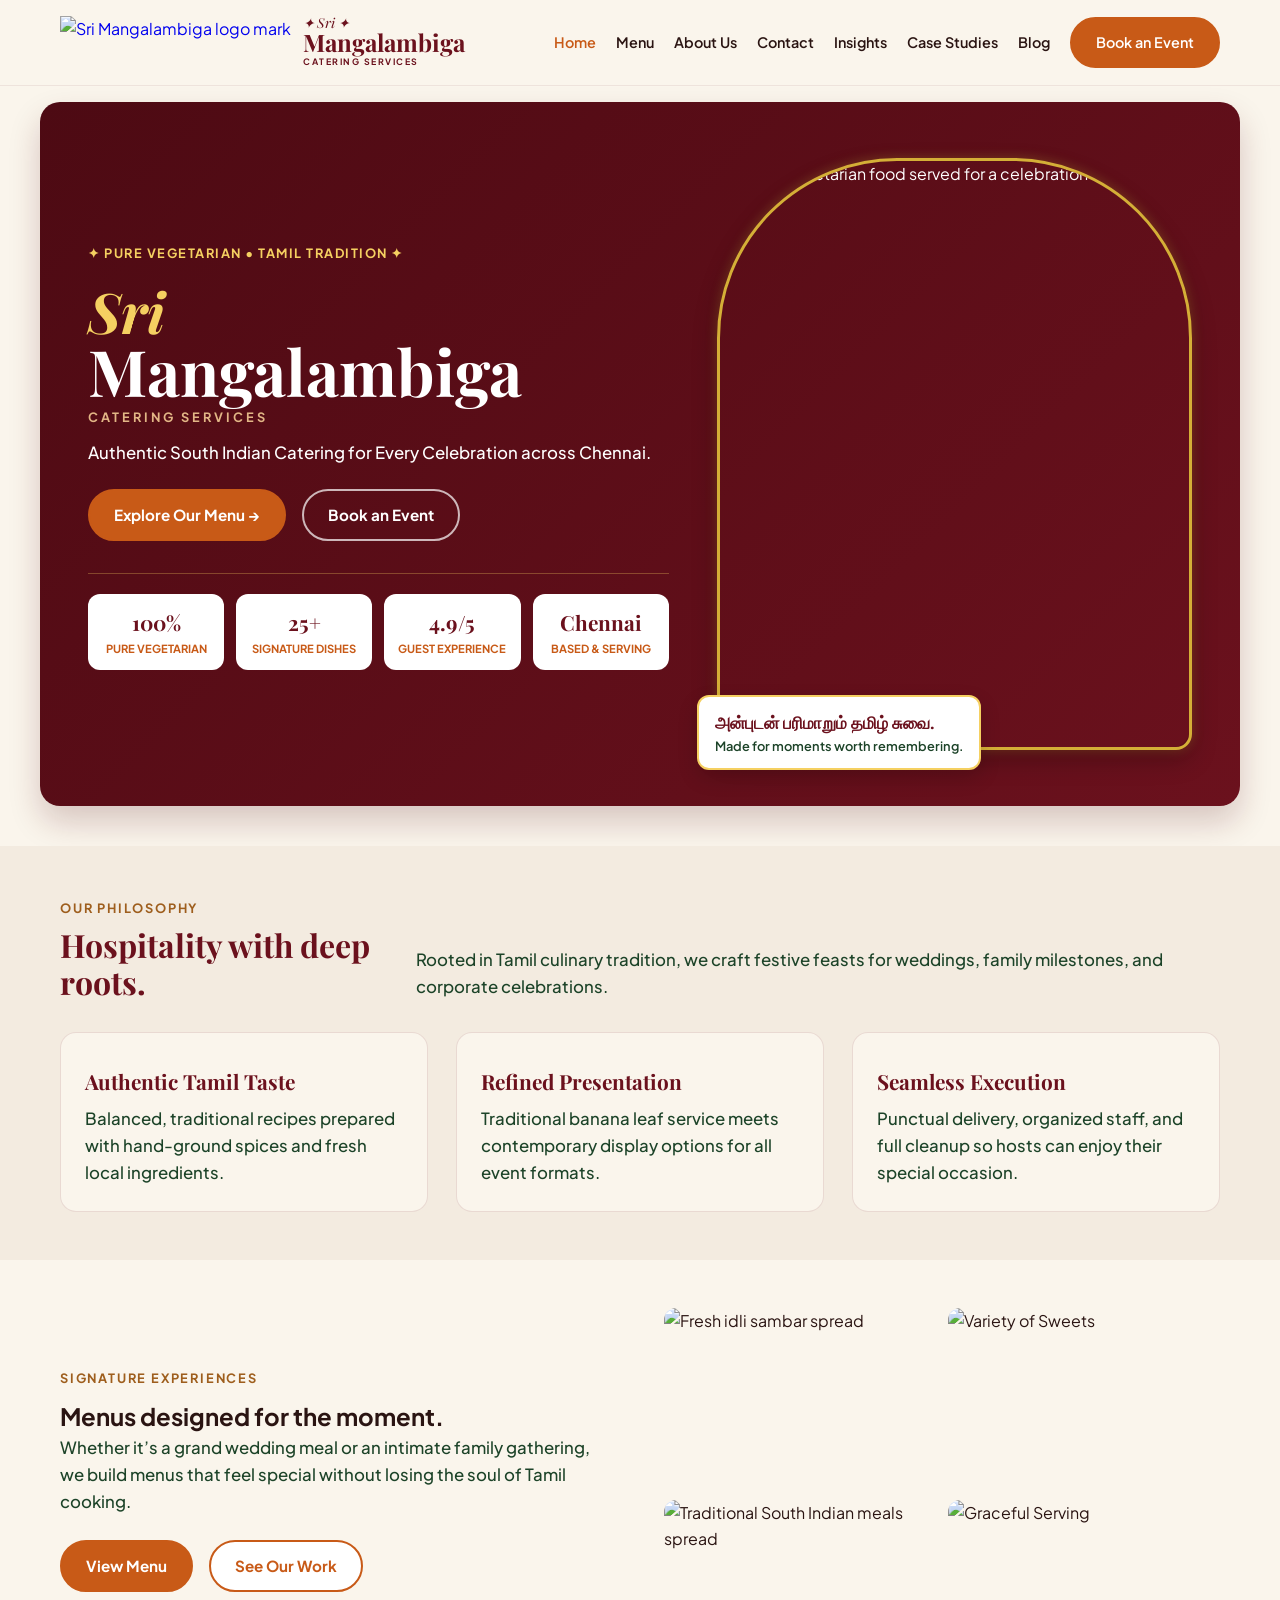
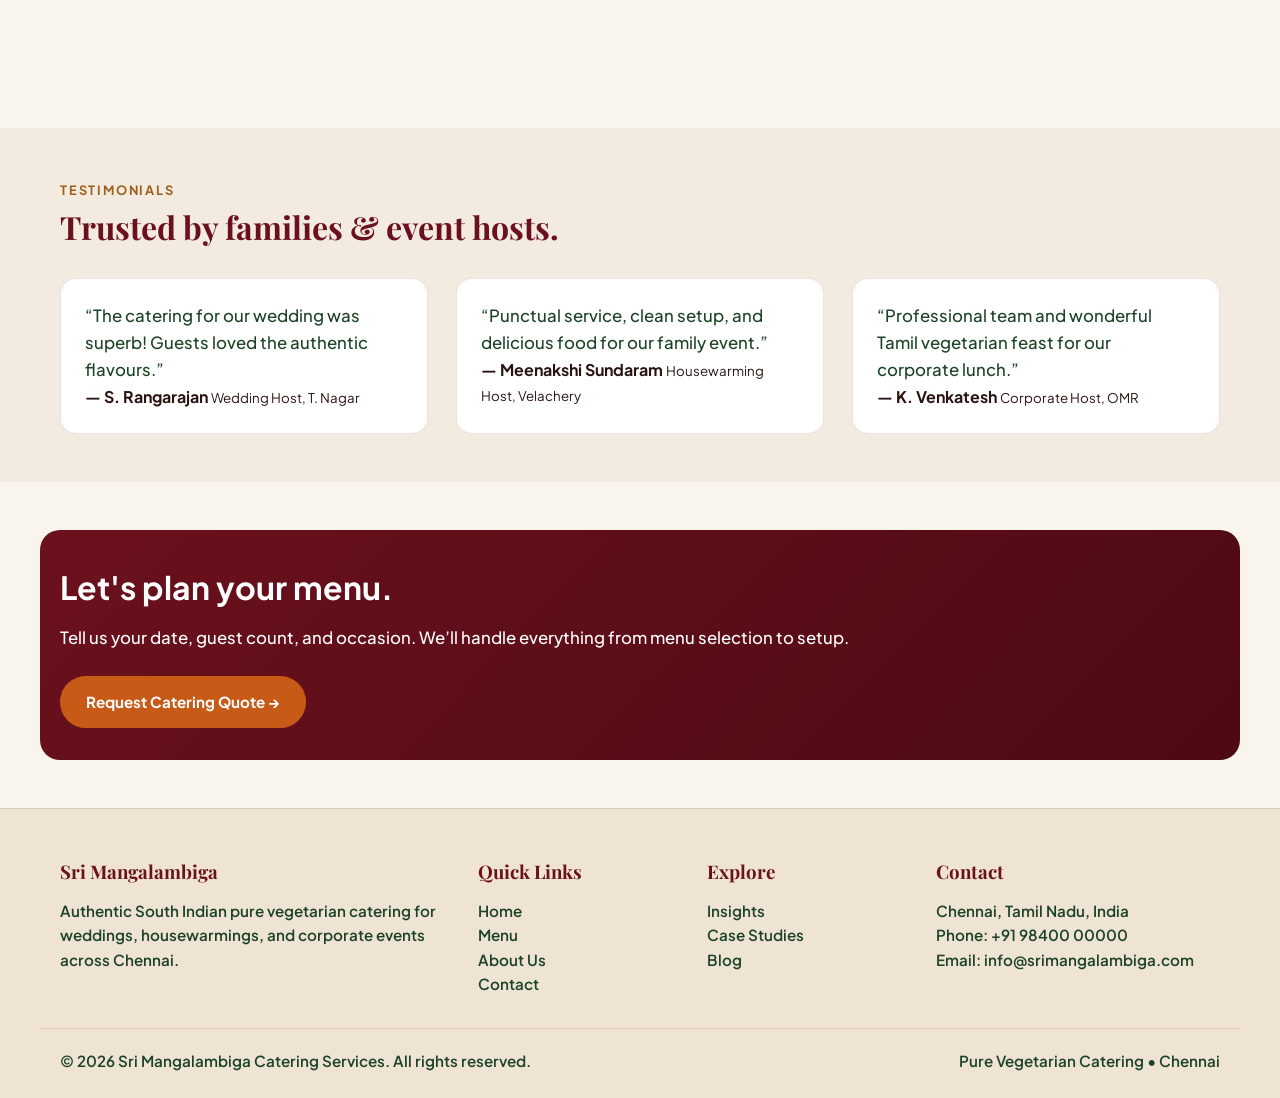
==== commit b10ebf15: "Add files via upload" ====
--- a/index.html
+++ b/index.html
@@ -1,1247 +1,220 @@
-<!DOCTYPE html>
+<!doctype html>
 <html lang="en">
-
 <head>
-    <meta charset="UTF-8">
-    <meta name="viewport" content="width=device-width, initial-scale=1.0">
-    <meta name="description"
-        content="Sri Mangalambiga Catering Services - Authentic Tamil Vegetarian Catering in Chennai">
-    <title>Sri Mangalambiga Catering Services</title>
-    
-    <!-- Google Fonts Matching Brand Typography -->
-    <link rel="preconnect" href="https://fonts.googleapis.com">
-    <link rel="preconnect" href="https://fonts.gstatic.com" crossorigin>
-    <link href="https://fonts.googleapis.com/css2?family=Cinzel:wght@500;600;700;800&family=Plus+Jakarta+Sans:wght@400;500;600;700&display=swap" rel="stylesheet">
-    
-    <link rel="stylesheet" href="style.css">
-    
-    <style>
-        /* =====================================================
-           BRAND PALETTE & TYPOGRAPHY SYSTEM
-        ====================================================== */
-        :root {
-            --deep-maroon: #8C1428;
-            --burnt-orange: #E66A0A;
-            --leaf-green: #476B35;
-            --warm-ivory: #FFF7E8;
-            --pure-white: #FFFFFF;
-            --text-dark: #2A1713;
-            --font-heading: 'Cinzel', Georgia, serif;
-            --font-body: 'Plus Jakarta Sans', -apple-system, BlinkMacSystemFont, sans-serif;
-        }
-
-        *, *::before, *::after {
-            box-sizing: border-box;
-        }
-
-        html, body {
-            max-width: 100vw !important;
-            overflow-x: hidden !important;
-            margin: 0;
-            padding: 0;
-            background-color: var(--warm-ivory);
-            color: var(--text-dark);
-            font-family: var(--font-body);
-            line-height: 1.6;
-        }
-
-        h1, h2, h3, h4, .brand-font {
-            font-family: var(--font-heading);
-            letter-spacing: 0.5px;
-        }
-
-        /* =====================================================
-           NAVBAR
-        ====================================================== */
-        .navbar {
-            position: relative;
-            display: flex;
-            justify-content: space-between;
-            align-items: center;
-            padding: 15px 5%;
-            background-color: var(--warm-ivory);
-            border-bottom: 2px solid rgba(140, 20, 40, 0.12);
-            z-index: 1000;
-            width: 100%;
-        }
-
-        .logo {
-            display: flex;
-            align-items: center;
-            gap: 12px;
-            text-decoration: none;
-        }
-
-        .logo img {
-            height: 48px;
-            width: auto;
-        }
-
-        .logo-text strong {
-            display: block;
-            font-size: 1.15rem;
-            color: var(--deep-maroon);
-            font-family: var(--font-heading);
-            font-weight: 700;
-            line-height: 1.1;
-        }
-
-        .logo-text span {
-            font-size: 0.68rem;
-            color: var(--leaf-green);
-            font-weight: 700;
-            letter-spacing: 1.5px;
-        }
-
-        .nav-links {
-            display: flex;
-            gap: 22px;
-            list-style: none;
-            margin: 0;
-            padding: 0;
-        }
-
-        .nav-links li a {
-            color: var(--deep-maroon);
-            font-weight: 700;
-            font-size: 0.9rem;
-            text-decoration: none;
-            text-transform: uppercase;
-            letter-spacing: 0.5px;
-            transition: color 0.2s ease;
-        }
-
-        .nav-links li a:hover {
-            color: var(--burnt-orange);
-        }
-
-        .nav-button {
-            background-color: var(--burnt-orange);
-            color: var(--pure-white);
-            padding: 11px 22px;
-            border-radius: 4px;
-            text-decoration: none;
-            font-weight: 700;
-            font-size: 0.85rem;
-            letter-spacing: 1px;
-            transition: background-color 0.2s ease;
-            box-shadow: 0 4px 10px rgba(230, 106, 10, 0.25);
-        }
-
-        .nav-button:hover {
-            background-color: #c95802;
-        }
-
-        .mobile-menu-btn {
-            display: none;
-            flex-direction: column;
-            justify-content: center;
-            align-items: center;
-            gap: 5px;
-            background: transparent;
-            border: none;
-            cursor: pointer;
-            padding: 8px;
-            z-index: 1001;
-        }
-
-        .mobile-menu-btn span {
-            width: 28px;
-            height: 3px;
-            background-color: var(--deep-maroon);
-            border-radius: 2px;
-            transition: all 0.3s ease-in-out;
-        }
-
-        @media (max-width: 1024px) {
-            .navbar > .nav-button {
-                display: none;
-            }
-
-            .mobile-menu-btn {
-                display: flex;
-            }
-
-            nav {
-                display: none;
-                position: absolute;
-                top: 100%;
-                left: 0;
-                width: 100%;
-                background-color: var(--warm-ivory);
-                border-bottom: 3px solid var(--deep-maroon);
-                padding: 25px 0;
-                box-shadow: 0 10px 20px rgba(0,0,0,0.1);
-            }
-
-            nav.mobile-active {
-                display: block;
-            }
-
-            .nav-links {
-                flex-direction: column;
-                align-items: center;
-                gap: 18px;
-            }
-        }
-
-        /* =====================================================
-           HERO SECTION (DARK MAROON ACCENT BANNER)
-        ====================================================== */
-        .hero {
-            background-color: var(--deep-maroon);
-            color: var(--warm-ivory);
-            padding: 70px 5%;
-            position: relative;
-            overflow: hidden;
-        }
-
-        .hero-container {
-            display: flex;
-            align-items: center;
-            justify-content: space-between;
-            max-width: 1200px;
-            margin: 0 auto;
-            gap: 40px;
-        }
-
-        .hero-content {
-            flex: 1;
-        }
-
-        .hero-subtitle {
-            color: var(--warm-ivory);
-            background-color: var(--leaf-green);
-            padding: 5px 14px;
-            border-radius: 20px;
-            font-size: 0.75rem;
-            font-weight: 700;
-            letter-spacing: 1.5px;
-            display: inline-block;
-            margin-bottom: 15px;
-        }
-
-        .hero-title {
-            font-size: clamp(2.2rem, 5vw, 3.5rem);
-            color: var(--warm-ivory);
-            margin: 5px 0 10px 0;
-            line-height: 1.15;
-            font-weight: 700;
-        }
-
-        .hero-tagline {
-            font-size: 1.15rem;
-            color: var(--burnt-orange);
-            font-weight: 700;
-            letter-spacing: 1px;
-            margin: 0 0 15px 0;
-            text-transform: uppercase;
-        }
-
-        .hero-description {
-            color: var(--warm-ivory);
-            opacity: 0.95;
-            max-width: 500px;
-            font-size: 1.05rem;
-            margin-bottom: 30px;
-        }
-
-        .hero-btn {
-            display: inline-block;
-            background-color: var(--burnt-orange);
-            color: var(--pure-white);
-            padding: 14px 32px;
-            border-radius: 4px;
-            text-decoration: none;
-            font-weight: 700;
-            letter-spacing: 1px;
-            transition: background-color 0.2s ease, transform 0.2s ease;
-            box-shadow: 0 4px 12px rgba(0,0,0,0.2);
-        }
-
-        .hero-btn:hover {
-            background-color: #c95802;
-            transform: translateY(-2px);
-        }
-
-        .hero-image-wrapper {
-            position: relative;
-            display: flex;
-            flex-direction: column;
-            align-items: center;
-        }
-
-        .arch-frame {
-            width: 300px;
-            height: 380px;
-            border-top-left-radius: 150px;
-            border-top-right-radius: 150px;
-            overflow: hidden;
-            border: 4px solid var(--burnt-orange);
-            box-shadow: 0 15px 30px rgba(0,0,0,0.3);
-        }
-
-        .hero-img {
-            width: 100%;
-            height: 100%;
-            object-fit: cover;
-        }
-
-        .hero-badge {
-            background: var(--leaf-green);
-            color: var(--pure-white);
-            text-align: center;
-            padding: 10px 20px;
-            border-radius: 6px;
-            margin-top: -25px;
-            position: relative;
-            z-index: 2;
-            border: 2px solid var(--warm-ivory);
-            box-shadow: 0 6px 15px rgba(0,0,0,0.2);
-        }
-
-        .hero-badge span {
-            display: block;
-            font-size: 0.85rem;
-            font-weight: 700;
-            letter-spacing: 1px;
-        }
-
-        .hero-badge small {
-            font-size: 0.7rem;
-            opacity: 0.9;
-            letter-spacing: 0.5px;
-        }
-
-        @media (max-width: 900px) {
-            .hero-container {
-                flex-direction: column;
-                text-align: center;
-            }
-            .hero-description {
-                margin: 0 auto 30px auto;
-            }
-        }
-
-        /* =====================================================
-           GENERAL SECTIONS & TYPOGRAPHY
-        ====================================================== */
-        .premium-section, .home-intro {
-            padding: 70px 5%;
-        }
-
-        .eyebrow, .intro-tagline {
-            color: var(--leaf-green);
-            font-weight: 700;
-            letter-spacing: 2px;
-            font-size: 0.85rem;
-            display: block;
-            margin-bottom: 8px;
-            text-transform: uppercase;
-        }
-
-        .premium-heading {
-            margin-bottom: 45px;
-        }
-
-        .premium-heading.center {
-            text-align: center;
-        }
-
-        .premium-heading h2, .home-intro-content h2 {
-            color: var(--deep-maroon);
-            font-size: clamp(1.8rem, 4vw, 2.6rem);
-            margin: 0 0 12px 0;
-            font-weight: 700;
-        }
-
-        .premium-heading h2 span {
-            color: var(--burnt-orange);
-        }
-
-        .premium-heading p {
-            color: var(--text-dark);
-            max-width: 600px;
-            margin: 0 auto;
-            font-size: 1.05rem;
-        }
-
-        .primary-btn, .gold-button {
-            display: inline-block;
-            background-color: var(--deep-maroon);
-            color: var(--pure-white);
-            padding: 12px 28px;
-            border-radius: 4px;
-            text-decoration: none;
-            font-weight: 700;
-            letter-spacing: 1px;
-            transition: all 0.2s ease;
-            box-shadow: 0 4px 10px rgba(140, 20, 40, 0.15);
-        }
-
-        .primary-btn:hover, .gold-button:hover {
-            background-color: var(--burnt-orange);
-            color: var(--pure-white);
-        }
-
-        /* =====================================================
-           HOME INTRO / ABOUT SECTION
-        ====================================================== */
-        .home-intro-container {
-            display: grid;
-            grid-template-columns: 1fr 1fr;
-            gap: 50px;
-            align-items: center;
-            max-width: 1200px;
-            margin: 0 auto;
-        }
-
-        .home-intro-image img {
-            width: 100%;
-            height: auto;
-            border-radius: 8px;
-            border: 3px solid var(--deep-maroon);
-            box-shadow: 0 10px 20px rgba(140, 20, 40, 0.1);
-        }
-
-        /* =====================================================
-           SERVICES GRID
-        ====================================================== */
-        .services-premium-grid {
-            display: grid;
-            grid-template-columns: repeat(auto-fit, minmax(260px, 1fr));
-            gap: 25px;
-            max-width: 1200px;
-            margin: 0 auto;
-        }
-
-        .service-premium-card {
-            background-color: var(--pure-white);
-            border-radius: 8px;
-            overflow: hidden;
-            border: 1px solid rgba(140, 20, 40, 0.15);
-            box-shadow: 0 6px 15px rgba(0,0,0,0.04);
-            transition: transform 0.2s ease;
-        }
-
-        .service-premium-card:hover {
-            transform: translateY(-5px);
-        }
-
-        .service-premium-card img {
-            width: 100%;
-            height: 200px;
-            object-fit: cover;
-        }
-
-        .service-premium-content {
-            padding: 20px;
-        }
-
-        .service-premium-content small {
-            color: var(--leaf-green);
-            font-weight: 700;
-            letter-spacing: 1px;
-            font-size: 0.75rem;
-        }
-
-        .service-premium-content h2 {
-            color: var(--deep-maroon);
-            font-size: 1.4rem;
-            margin: 5px 0 10px 0;
-        }
-
-        .service-premium-content p {
-            font-size: 0.95rem;
-            color: var(--text-dark);
-            margin: 0;
-        }
-
-        /* =====================================================
-           MENU GRID
-        ====================================================== */
-        .menu-premium-grid {
-            display: grid;
-            grid-template-columns: repeat(auto-fit, minmax(300px, 1fr));
-            gap: 30px;
-            max-width: 1200px;
-            margin: 0 auto;
-        }
-
-        .menu-premium-card {
-            background: var(--pure-white);
-            border-radius: 8px;
-            overflow: hidden;
-            border: 1px solid rgba(140, 20, 40, 0.12);
-            box-shadow: 0 6px 15px rgba(0,0,0,0.04);
-        }
-
-        .menu-premium-image {
-            position: relative;
-            height: 220px;
-        }
-
-        .menu-premium-image img {
-            width: 100%;
-            height: 100%;
-            object-fit: cover;
-        }
-
-        .menu-hover-label {
-            position: absolute;
-            bottom: 12px;
-            left: 12px;
-            background-color: var(--burnt-orange);
-            color: var(--pure-white);
-            padding: 4px 12px;
-            font-size: 0.75rem;
-            font-weight: 700;
-            border-radius: 4px;
-        }
-
-        .menu-premium-info {
-            padding: 20px;
-        }
-
-        .menu-premium-info small {
-            color: var(--leaf-green);
-            font-weight: 700;
-            font-size: 0.75rem;
-            letter-spacing: 1px;
-        }
-
-        .menu-premium-info h3 {
-            color: var(--deep-maroon);
-            font-size: 1.35rem;
-            margin: 5px 0 8px 0;
-        }
-
-        .menu-premium-info p {
-            font-size: 0.95rem;
-            color: var(--text-dark);
-            margin: 0;
-        }
-
-        /* =====================================================
-           GALLERY GRID
-        ====================================================== */
-        .premium-gallery-grid {
-            display: grid;
-            grid-template-columns: repeat(auto-fit, minmax(250px, 1fr));
-            gap: 20px;
-            max-width: 1200px;
-            margin: 0 auto;
-        }
-
-        .gallery-item {
-            position: relative;
-            height: 250px;
-            border-radius: 8px;
-            overflow: hidden;
-            border: 2px solid var(--deep-maroon);
-        }
-
-        .gallery-item img {
-            width: 100%;
-            height: 100%;
-            object-fit: cover;
-        }
-
-        .gallery-overlay {
-            position: absolute;
-            inset: 0;
-            background: linear-gradient(to top, rgba(140, 20, 40, 0.85), transparent);
-            display: flex;
-            flex-direction: column;
-            justify-content: flex-end;
-            padding: 20px;
-            color: var(--warm-ivory);
-        }
-
-        .gallery-overlay span {
-            color: var(--burnt-orange);
-            font-size: 0.75rem;
-            font-weight: 700;
-            letter-spacing: 1px;
-        }
-
-        .gallery-overlay h3 {
-            margin: 0;
-            font-size: 1.2rem;
-            color: var(--warm-ivory);
-        }
-
-        /* =====================================================
-           WHY US CARDS
-        ====================================================== */
-        .why-premium-grid {
-            display: grid;
-            grid-template-columns: repeat(auto-fit, minmax(280px, 1fr));
-            gap: 30px;
-            max-width: 1200px;
-            margin: 0 auto;
-        }
-
-        .why-premium-card {
-            background-color: var(--pure-white);
-            padding: 30px;
-            border-radius: 8px;
-            border: 1px solid rgba(140, 20, 40, 0.12);
-            box-shadow: 0 6px 15px rgba(0,0,0,0.03);
-            border-top: 4px solid var(--deep-maroon);
-        }
-
-        .why-icon {
-            font-family: var(--font-heading);
-            font-size: 1.8rem;
-            font-weight: 700;
-            color: var(--burnt-orange);
-            margin-bottom: 15px;
-        }
-
-        .why-premium-card h3 {
-            color: var(--deep-maroon);
-            font-size: 1.3rem;
-            margin: 0 0 10px 0;
-        }
-
-        /* =====================================================
-           CONTACT FORM & INFO
-        ====================================================== */
-        .contact-premium {
-            display: grid;
-            grid-template-columns: 1fr 1.2fr;
-            gap: 40px;
-            max-width: 1200px;
-            margin: 0 auto;
-            background-color: var(--pure-white);
-            padding: 40px;
-            border-radius: 12px;
-            border: 2px solid var(--deep-maroon);
-            box-shadow: 0 10px 25px rgba(140, 20, 40, 0.08);
-        }
-
-        .contact-info-item {
-            margin-bottom: 20px;
-        }
-
-        .contact-info-item strong {
-            display: block;
-            color: var(--deep-maroon);
-            font-size: 1rem;
-            font-family: var(--font-heading);
-        }
-
-        .contact-info-item span {
-            color: var(--text-dark);
-            font-size: 1rem;
-        }
-
-        .contact-premium-form label {
-            display: block;
-            font-size: 0.85rem;
-            font-weight: 700;
-            color: var(--deep-maroon);
-            margin-bottom: 4px;
-        }
-
-        .form-row {
-            display: grid;
-            grid-template-columns: 1fr 1fr;
-            gap: 15px;
-            margin-bottom: 15px;
-        }
-
-        .form-group {
-            margin-bottom: 15px;
-        }
-
-        .form-group input,
-        .form-group select,
-        .form-group textarea {
-            width: 100%;
-            padding: 11px 14px;
-            border: 1px solid #d4c5b9;
-            border-radius: 4px;
-            background-color: var(--warm-ivory);
-            font-family: var(--font-body);
-            font-size: 0.95rem;
-            color: var(--text-dark);
-        }
-
-        .form-group input:focus,
-        .form-group select:focus,
-        .form-group textarea:focus {
-            outline: 2px solid var(--burnt-orange);
-            border-color: transparent;
-        }
-
-        .premium-submit {
-            width: 100%;
-            background-color: var(--burnt-orange);
-            color: var(--pure-white);
-            border: none;
-            padding: 14px;
-            border-radius: 4px;
-            font-weight: 700;
-            letter-spacing: 1px;
-            cursor: pointer;
-            font-size: 0.95rem;
-            transition: background-color 0.2s ease;
-        }
-
-        .premium-submit:hover {
-            background-color: #c95802;
-        }
-
-        @media (max-width: 850px) {
-            .contact-premium {
-                grid-template-columns: 1fr;
-                padding: 25px;
-            }
-            .form-row {
-                grid-template-columns: 1fr;
-            }
-        }
-
-        /* =====================================================
-           FOOTER
-        ====================================================== */
-        .premium-footer {
-            background-color: var(--deep-maroon);
-            color: var(--warm-ivory);
-            padding: 60px 5% 25px;
-            border-top: 4px solid var(--burnt-orange);
-        }
-
-        .premium-footer-grid {
-            display: grid;
-            grid-template-columns: repeat(auto-fit, minmax(200px, 1fr));
-            gap: 35px;
-            max-width: 1200px;
-            margin: 0 auto;
-        }
-
-        .premium-footer h3 {
-            color: var(--warm-ivory);
-            font-size: 1.25rem;
-            margin: 0 0 15px 0;
-            position: relative;
-        }
-
-        .premium-footer h3::after {
-            content: '';
-            display: block;
-            width: 35px;
-            height: 2px;
-            background-color: var(--burnt-orange);
-            margin-top: 6px;
-        }
-
-        .premium-footer ul {
-            list-style: none;
-            padding: 0;
-            margin: 0;
-        }
-
-        .premium-footer ul li {
-            margin-bottom: 10px;
-        }
-
-        .premium-footer a {
-            color: var(--warm-ivory);
-            opacity: 0.9;
-            text-decoration: none;
-            transition: color 0.2s ease;
-        }
-
-        .premium-footer a:hover {
-            color: var(--burnt-orange);
-            opacity: 1;
-        }
-
-        .premium-footer-bottom {
-            max-width: 1200px;
-            margin: 40px auto 0 auto;
-            padding-top: 20px;
-            border-top: 1px solid rgba(255, 247, 232, 0.2);
-            text-align: center;
-            font-size: 0.85rem;
-            opacity: 0.9;
-        }
-    </style>
+<meta charset="utf-8">
+<meta name="viewport" content="width=device-width, initial-scale=1.0">
+<meta name="description" content="Sri Mangalambiga Catering Services — premium pure vegetarian Tamil catering in Chennai.">
+<title>Home | Sri Mangalambiga Catering Services</title>
+<link rel="icon" href="assets/favicon.png">
+<link rel="stylesheet" href="styles.css">
+<!-- Google Fonts -->
+<link rel="preconnect" href="https://fonts.googleapis.com">
+<link rel="preconnect" href="https://fonts.gstatic.com" crossorigin>
+<link href="https://fonts.googleapis.com/css2?family=Playfair+Display:ital,wght@0,600;0,700;1,400&family=Plus+Jakarta+Sans:wght@400;500;600;700&display=swap" rel="stylesheet">
 </head>
-
-<body class="home-page">
-
-    <!-- NAVBAR -->
-    <header class="navbar">
-        <a href="index.html" class="logo">
-            <img src="mcs-logo.jpeg" alt="Sri Mangalambiga Logo">
-            <div class="logo-text">
-                <strong>SRI MANGALAMBIGA</strong>
-                <span>CATERING SERVICES</span>
-            </div>
-        </a>
-
-        <button class="mobile-menu-btn" id="menuBtn" onclick="toggleMobileMenu()" aria-label="Toggle Navigation Menu">
-            <span></span>
-            <span></span>
-            <span></span>
-        </button>
-
-        <nav id="nav-menu">
-            <ul class="nav-links">
-                <li><a href="index.html">Home</a></li>
-                <li><a href="about.html">About</a></li>
-                <li><a href="services.html">Services</a></li>
-                <li><a href="menu.html">Menu</a></li>
-                <li><a href="gallery.html">Gallery</a></li>
-                <li><a href="why-us.html">Why Us</a></li>
-                <li><a href="contact.html">Contact</a></li>
-            </ul>
-        </nav>
-
-        <a href="contact.html" class="nav-button">BOOK AN EVENT</a>
-    </header>
-
-    <!-- HERO SECTION -->
-    <section class="hero" id="home">
-        <div class="hero-container">
-            <div class="hero-content">
-                <span class="hero-subtitle">100% PURE VEGETARIAN</span>
-                <h1 class="hero-title">Pure Vegetarian.<br>Pure Tradition.</h1>
-                <p class="hero-tagline">AUTHENTIC SOUTH INDIAN CATERING FOR EVERY CELEBRATION</p>
-                <p class="hero-description">
-                    Traditional Tamil flavours, generous hospitality and a memorable 
-                    vegetarian feast for every celebration.
-                </p>
-                <a href="menu.html" class="hero-btn">EXPLORE OUR MENU</a>
-            </div>
-
-            <div class="hero-image-wrapper">
-                <div class="arch-frame">
-                    <img src="TN food.jpeg" alt="Traditional Tamil Feast" class="hero-img">
-                </div>
-                <div class="hero-badge">
-                    <span>100% PURE VEGETARIAN</span>
-                    <small>ISO 9001:2015 CERTIFIED</small>
-                </div>
-            </div>
-        </div>
-    </section>
-
-    <!-- HOME INTRO / ABOUT -->
-    <section class="home-intro" id="about">
-        <div class="home-intro-container">
-            <div class="home-intro-image">
-                <img src="stiffin.jpg" alt="Traditional Tamil vegetarian breakfast">
-            </div>
-
-            <div class="home-intro-content">
-                <span class="intro-tagline">OUR PROMISE</span>
-                <h2>Traditional taste, served with heart.</h2>
-                <p>
-                    At Sri Mangalambiga Catering Services, every menu is
-                    prepared with care, bringing authentic Tamil
-                    vegetarian flavours to your most meaningful occasions.
-                </p>
-                <p>
-                    From weddings and receptions to poojas, family
-                    functions and corporate events, we create memorable
-                    dining experiences with traditional taste and
-                    gracious service. We are proudly 100% vegetarian
-                    and ISO 9001:2015 certified.
-                </p>
-                <a href="about.html" class="primary-btn">MORE ABOUT US</a>
-            </div>
-        </div>
-    </section>
-
-    <!-- SERVICES SECTION -->
-    <section class="premium-section" id="services">
-        <div class="premium-heading center">
-            <span class="eyebrow">WHAT WE CATER</span>
-            <h2>
-                Catering for every
-                <span>special occasion.</span>
-            </h2>
-            <p>
-                From traditional wedding feasts to thoughtful family
-                functions, we create menus around your occasion.
-            </p>
-        </div>
-
-        <div class="services-premium-grid">
-            <div class="service-premium-card">
-                <img src="gallery-service.jpeg" alt="Wedding catering">
-                <div class="service-premium-content">
-                    <small>SPECIAL CELEBRATIONS</small>
-                    <h2>Weddings</h2>
-                    <p>Grand Tamil virundhu and beautifully coordinated wedding dining.</p>
-                </div>
-            </div>
-
-            <div class="service-premium-card">
-                <img src="Wedding Diary.jpg" alt="Reception catering service">
-                <div class="service-premium-content">
-                    <small>ELEGANT HOSPITALITY</small>
-                    <h2>Receptions</h2>
-                    <p>Elegant vegetarian food and generous hospitality for your guests.</p>
-                </div>
-            </div>
-
-            <div class="service-premium-card">
-                <img src="Poojas and functions.jpg" alt="Pooja and function catering">
-                <div class="service-premium-content">
-                    <small>TRADITIONAL OCCASIONS</small>
-                    <h2>Poojas &amp; Functions</h2>
-                    <p>Traditional menus for auspicious and family occasions.</p>
-                </div>
-            </div>
-
-            <div class="service-premium-card">
-                <img src="gallery-buffet.jpeg" alt="Buffet catering">
-                <div class="service-premium-content">
-                    <small>ANY TIME OF DAY</small>
-                    <h2>Buffets</h2>
-                    <p>Breakfast, lunch, dinner and customised buffet arrangements.</p>
-                </div>
-            </div>
-        </div>
-
-        <div style="text-align:center; margin-top:45px;">
-            <a href="services.html" class="gold-button">VIEW ALL SERVICES</a>
-        </div>
-    </section>
-
-    <!-- MENU SECTION -->
-    <section class="premium-section" id="menu" style="background:var(--pure-white);">
-        <div class="premium-heading center">
-            <span class="eyebrow">OUR MENU DETAILS</span>
-            <h2>
-                From Tamil tiffin to a
-                <span>grand buffet.</span>
-            </h2>
-            <p>
-                Menus can be tailored for breakfast, lunch, dinner,
-                marriage and buffet functions.
-            </p>
-        </div>
-
-        <div class="menu-premium-grid">
-            <div class="menu-premium-card">
-                <div class="menu-premium-image">
-                    <img src="new bf.png" alt="Tamil breakfast and tiffin">
-                    <div class="menu-hover-label">View Favourite</div>
-                </div>
-                <div class="menu-premium-info">
-                    <small>MORNING FAVOURITES</small>
-                    <h3>Breakfast &amp; Tiffin</h3>
-                    <p>Idly &middot; Medu Vada &middot; Ven Pongal &middot; Dosa &middot; Poori &middot; Upma</p>
-                </div>
-            </div>
-
-            <div class="menu-premium-card">
-                <div class="menu-premium-image">
-                    <img src="tamil-vegetarian-feast.jpg" alt="Traditional Tamil meal">
-                    <div class="menu-hover-label">Traditional Taste</div>
-                </div>
-                <div class="menu-premium-info">
-                    <small>BANANA LEAF FEAST</small>
-                    <h3>Traditional Tamil Meal</h3>
-                    <p>Rice &middot; Sambar &middot; Rasam &middot; Mor Kuzhambu &middot; Poriyal &middot; Kootu</p>
-                </div>
-            </div>
-
-            <div class="menu-premium-card">
-                <div class="menu-premium-image">
-                    <img src="payasam.jpg" alt="Sweets and payasam">
-                    <div class="menu-hover-label">A Sweet Finish</div>
-                </div>
-                <div class="menu-premium-info">
-                    <small>FESTIVE FAVOURITES</small>
-                    <h3>Sweets &amp; Payasam</h3>
-                    <p>Kesari &middot; Poli &middot; Kaju Katli &middot; Laddu &middot; Gulab Jamun &middot; Payasam</p>
-                </div>
-            </div>
-        </div>
-
-        <div style="text-align:center; margin-top:45px;">
-            <a href="menu.html" class="gold-button">VIEW FULL MENU</a>
-        </div>
-    </section>
-
-    <!-- GALLERY SECTION -->
-    <section class="premium-section" id="gallery">
-        <div class="premium-heading center">
-            <span class="eyebrow">FROM OUR KITCHEN</span>
-            <h2>
-                Celebrations served
-                <span>beautifully.</span>
-            </h2>
-            <p>A glimpse of our food, service and traditional vegetarian celebrations.</p>
-        </div>
-
-        <div class="premium-gallery-grid">
-            <div class="gallery-item">
-                <img src="graceful cs.jpeg" alt="Sri Mangalambiga catering service">
-                <div class="gallery-overlay">
-                    <span>OUR SERVICE</span>
-                    <h3>Graceful Catering</h3>
-                </div>
-            </div>
-
-            <div class="gallery-item">
-                <img src="vegetarian buffet 2.jpeg" alt="Vegetarian buffet service">
-                <div class="gallery-overlay">
-                    <span>BUFFET</span>
-                    <h3>Grand Vegetarian Buffet</h3>
-                </div>
-            </div>
-
-            <div class="gallery-item">
-                <img src="traditional bf.jpeg" alt="Tamil vegetarian breakfast">
-                <div class="gallery-overlay">
-                    <span>BREAKFAST</span>
-                    <h3>Traditional Tiffin</h3>
-                </div>
-            </div>
-
-            <div class="gallery-item">
-                <img src="tamil banana leaf feast.jpeg" alt="Tamil vegetarian feast">
-                <div class="gallery-overlay">
-                    <span>VIRUNDHU</span>
-                    <h3>Tamil Banana Leaf Feast</h3>
-                </div>
-            </div>
-        </div>
-
-        <div style="text-align:center; margin-top:45px;">
-            <a href="gallery.html" class="gold-button">VIEW FULL GALLERY</a>
-        </div>
-    </section>
-
-    <!-- WHY US SECTION -->
-    <section class="premium-section" id="why-us" style="background:var(--pure-white);">
-        <div class="premium-heading center">
-            <span class="eyebrow">WHY FAMILIES CHOOSE US</span>
-            <h2>
-                Hospitality that feels
-                <span>like home.</span>
-            </h2>
-            <p>
-                We take care of the food with the attention your
-                celebration deserves, so you can focus on your guests.
-            </p>
-        </div>
-
-        <div class="why-premium-grid">
-            <div class="why-premium-card">
-                <div class="why-icon">01</div>
-                <h3>Pure Vegetarian Kitchen</h3>
-                <p>Every dish is prepared for a 100% vegetarian dining experience.</p>
-            </div>
-
-            <div class="why-premium-card">
-                <div class="why-icon">02</div>
-                <h3>Authentic Tamil Taste</h3>
-                <p>Time-honoured recipes and familiar flavours for every generation.</p>
-            </div>
-
-            <div class="why-premium-card">
-                <div class="why-icon">03</div>
-                <h3>Certified Quality</h3>
-                <p>ISO 9001:2015 certified quality and professional catering service.</p>
-            </div>
-        </div>
-
-        <div style="text-align:center; margin-top:45px;">
-            <a href="why-us.html" class="gold-button">WHY CHOOSE US</a>
-        </div>
-    </section>
-
-    <!-- CONTACT / ENQUIRY SECTION -->
-    <section class="premium-section" id="contact">
-        <div class="contact-premium">
-            <div class="contact-info">
-                <span class="eyebrow">LET'S PLAN YOUR FEAST</span>
-                <h2>Your celebration deserves an unforgettable table.</h2>
-                <p style="margin-bottom:25px;">
-                    Tell us about your upcoming event. Our team will
-                    get in touch with you to discuss the menu, guest
-                    count and catering requirements.
-                </p>
-
-                <div class="contact-info-item">
-                    <strong>Call Us</strong>
-                    <span><a href="tel:+919841015297" style="color:var(--deep-maroon); font-weight:600; text-decoration:none;">98410 15297</a></span>
-                </div>
-
-                <div class="contact-info-item">
-                    <strong>Alternate Number</strong>
-                    <span><a href="tel:+918667463419" style="color:var(--deep-maroon); font-weight:600; text-decoration:none;">86674 63419</a></span>
-                </div>
-
-                <div class="contact-info-item">
-                    <strong>Email</strong>
-                    <span><a href="mailto:mangalambigacatering@gmail.com" style="color:var(--deep-maroon); font-weight:600; text-decoration:none;">mangalambigacatering@gmail.com</a></span>
-                </div>
-
-                <div class="contact-info-item">
-                    <strong>Address</strong>
-                    <span>No. 24, 5th Main Road, Nanganallur, Chennai &ndash; 600 061</span>
-                </div>
-            </div>
-
-            <div class="contact-premium-form">
-                <span class="eyebrow">SEND AN ENQUIRY</span>
-                <h2 style="color:var(--deep-maroon); font-size:1.8rem; margin:0 0 20px 0;">Tell Us About Your Event</h2>
-
-                <form id="enquiryForm" onsubmit="sendToWhatsApp(event)">
-                    <div class="form-row">
-                        <div class="form-group">
-                            <label for="name">Your Name</label>
-                            <input type="text" id="name" name="name" placeholder="Enter your name" required>
-                        </div>
-
-                        <div class="form-group">
-                            <label for="phone">Phone Number</label>
-                            <input type="tel" id="phone" name="phone" placeholder="Enter phone number" pattern="[0-9]{10}" required>
-                        </div>
-                    </div>
-
-                    <div class="form-row">
-                        <div class="form-group">
-                            <label for="event">Event Type</label>
-                            <select id="event" name="event" required>
-                                <option value="">Select event</option>
-                                <option value="Wedding">Wedding</option>
-                                <option value="Reception">Reception</option>
-                                <option value="Pooja / Function">Pooja / Function</option>
-                                <option value="Birthday">Birthday</option>
-                                <option value="Corporate Event">Corporate Event</option>
-                                <option value="Buffet">Buffet</option>
-                                <option value="Other">Other</option>
-                            </select>
-                        </div>
-
-                        <div class="form-group">
-                            <label for="guests">Number of Guests</label>
-                            <input type="number" id="guests" name="guests" min="1" placeholder="Eg. 100" required>
-                        </div>
-                    </div>
-
-                    <div class="form-row">
-                        <div class="form-group">
-                            <label for="date">Event Date</label>
-                            <input type="date" id="date" name="date" required>
-                        </div>
-
-                        <div class="form-group">
-                            <label for="time">Event Time</label>
-                            <input type="time" id="time" name="time">
-                        </div>
-                    </div>
-
-                    <div class="form-group">
-                        <label for="message">Additional Requirements</label>
-                        <textarea id="message" name="message" rows="3" placeholder="Tell us about your catering requirements..."></textarea>
-                    </div>
-
-                    <button type="submit" class="premium-submit">
-                        SEND ENQUIRY VIA WHATSAPP &rarr;
-                    </button>
-                </form>
-            </div>
-        </div>
-    </section>
-
-    <!-- FOOTER -->
-    <footer class="premium-footer">
-        <div class="premium-footer-grid">
-            <div>
-                <h3>Sri Mangalambiga</h3>
-                <p style="font-size:0.95rem; opacity:0.9;">Authentic Tamil vegetarian catering for celebrations across Chennai.</p>
-            </div>
-
-            <div>
-                <h3>Explore</h3>
-                <ul>
-                    <li><a href="index.html">Home</a></li>
-                    <li><a href="about.html">About</a></li>
-                    <li><a href="menu.html">Menu</a></li>
-                    <li><a href="services.html">Services</a></li>
-                </ul>
-            </div>
-
-            <div>
-                <h3>Discover</h3>
-                <ul>
-                    <li><a href="gallery.html">Gallery</a></li>
-                    <li><a href="why-us.html">Why Us</a></li>
-                    <li><a href="contact.html">Contact</a></li>
-                </ul>
-            </div>
-
-            <div>
-                <h3>Contact</h3>
-                <p style="font-size:0.95rem; opacity:0.9;">
-                    No. 24, 5th Main Road,<br>
-                    Nanganallur, Chennai &ndash; 600 061
-                </p>
-                <p style="font-size:0.95rem;">
-                    <a href="tel:+919841015297">98410 15297</a><br>
-                    <a href="mailto:mangalambigacatering@gmail.com">mangalambigacatering@gmail.com</a>
-                </p>
-            </div>
-        </div>
-
-        <div class="premium-footer-bottom">
-            &copy; 2026 Sri Mangalambiga Catering Services. All Rights Reserved. &bull; ISO 9001:2015 CERTIFIED
-        </div>
-    </footer>
-
-    <!-- WHATSAPP FLOATING BUTTON -->
-    <a href="https://wa.me/919841015297" target="_blank" aria-label="Contact on WhatsApp"
-        style="position:fixed; right:24px; bottom:24px; z-index:999; border-radius:50%; width:56px; height:56px; background-color: var(--burnt-orange); color: var(--pure-white); font-size:24px; display:flex; align-items:center; justify-content:center; text-decoration:none; box-shadow: 0 4px 12px rgba(0,0,0,0.3);">
-        &#9742;
+<body>
+
+<header class="site-header">
+  <div class="container nav">
+    <a class="brand" href="index.html">
+      <img src="assets/logo.png" alt="Sri Mangalambiga logo mark">
+      <div class="brand-text">
+        <span class="brand-prefix">✦ Sri ✦</span>
+        <strong class="brand-title">Mangalambiga</strong>
+        <small class="brand-subtitle">CATERING SERVICES</small>
+      </div>
     </a>
-
-    <!-- JAVASCRIPT -->
-    <script src="script.js"></script>
-    <script>
-        function toggleMobileMenu() {
-            const nav = document.getElementById('nav-menu');
-            const btn = document.getElementById('menuBtn');
-            nav.classList.toggle('mobile-active');
-            btn.classList.toggle('active');
-        }
-
-        function sendToWhatsApp(e) {
-            e.preventDefault();
-            
-            const name = document.getElementById('name').value;
-            const phone = document.getElementById('phone').value;
-            const eventType = document.getElementById('event').value;
-            const guests = document.getElementById('guests').value;
-            const date = document.getElementById('date').value;
-            const time = document.getElementById('time').value || 'Not specified';
-            const message = document.getElementById('message').value || 'None';
-
-            const formattedMessage = `*New Catering Enquiry*%0A%0A` +
-                `*Name:* ${encodeURIComponent(name)}%0A` +
-                `*Phone:* ${encodeURIComponent(phone)}%0A` +
-                `*Event Type:* ${encodeURIComponent(eventType)}%0A` +
-                `*Guests:* ${encodeURIComponent(guests)}%0A` +
-                `*Date:* ${encodeURIComponent(date)}%0A` +
-                `*Time:* ${encodeURIComponent(time)}%0A` +
-                `*Requirements:* ${encodeURIComponent(message)}`;
-
-            const whatsappURL = `https://wa.me/919841015297?text=${formattedMessage}`;
-            window.open(whatsappURL, '_blank');
-        }
-    </script>
+    <button class="menu-toggle" aria-label="Open navigation">☰</button>
+    <nav class="nav-links">
+      <a class="active" href="index.html">Home</a>
+      <a href="menu.html">Menu</a>
+      <a href="about.html">About Us</a>
+      <a href="contact.html">Contact</a>
+      <a href="insights.html">Insights</a>
+      <a href="case-studies.html">Case Studies</a>
+      <a href="blog.html">Blog</a>
+      <a class="btn btn-gold" href="contact.html">Book an Event</a>
+    </nav>
+  </div>
+</header>
+
+<main>
+<section class="container hero-dark">
+ <div class="hero">
+  <div>
+    <span class="eyebrow eyebrow-light">✦ PURE VEGETARIAN • TAMIL TRADITION ✦</span>
+    
+    <h1 class="hero-brand-heading">
+      <span class="brand-prefix-large">Sri</span>
+      <strong class="brand-title-large">Mangalambiga</strong>
+      <small class="brand-subtitle-light">CATERING SERVICES</small>
+    </h1>
+    
+    <p class="lead lead-light">Authentic South Indian Catering for Every Celebration across Chennai.</p>
+    
+    <div class="actions">
+      <a class="btn btn-gold" href="menu.html">Explore Our Menu →</a>
+      <a class="btn btn-outline-light" href="contact.html">Book an Event</a>
+    </div>
+    
+    <div class="stat-row-light">
+     <div class="stat"><b>100%</b><span>Pure Vegetarian</span></div>
+     <div class="stat"><b>25+</b><span>Signature Dishes</span></div>
+     <div class="stat"><b>4.9/5</b><span>Guest Experience</span></div>
+     <div class="stat"><b>Chennai</b><span>Based & Serving</span></div>
+    </div>
+  </div>
+  
+  <div class="hero-visual">
+    <div class="hero-card">
+      <img src="assets/tamil-vegetarian-feast.jpg" alt="Indian vegetarian food served for a celebration">
+    </div>
+    <div class="hero-stamp-dark">
+      <b>அன்புடன் பரிமாறும் தமிழ் சுவை.</b>
+      <span>Made for moments worth remembering.</span>
+    </div>
+  </div>
+ </div>
+</section>
+
+<section class="section alt">
+ <div class="container">
+  <div class="section-head">
+   <div>
+    <span class="eyebrow">OUR PHILOSOPHY</span>
+    <h2>Hospitality with deep roots.</h2>
+   </div>
+   <p>Rooted in Tamil culinary tradition, we craft festive feasts for weddings, family milestones, and corporate celebrations.</p>
+  </div>
+  <div class="grid-3">
+   <div class="card">
+    <h3>Authentic Tamil Taste</h3>
+    <p>Balanced, traditional recipes prepared with hand-ground spices and fresh local ingredients.</p>
+   </div>
+   <div class="card">
+    <h3>Refined Presentation</h3>
+    <p>Traditional banana leaf service meets contemporary display options for all event formats.</p>
+   </div>
+   <div class="card">
+    <h3>Seamless Execution</h3>
+    <p>Punctual delivery, organized staff, and full cleanup so hosts can enjoy their special occasion.</p>
+   </div>
+  </div>
+ </div>
+</section>
+
+<section class="section">
+ <div class="container">
+  <div class="split">
+   <div>
+    <span class="eyebrow">SIGNATURE EXPERIENCES</span>
+    <h2>Menus designed for the moment.</h2>
+    <p>Whether it’s a grand wedding meal or an intimate family gathering, we build menus that feel special without losing the soul of Tamil cooking.</p>
+    <div class="actions">
+      <a class="btn btn-gold" href="menu.html">View Menu</a>
+      <a class="btn btn-secondary" href="case-studies.html">See Our Work</a>
+    </div>
+   </div>
+   <div class="food-row">
+    <img src="assets/new bf.png" alt="Fresh idli sambar spread">
+    <img src="assets/grand sweet.jpeg" alt="Variety of Sweets">
+    <img src="assets/south feast.png" alt="Traditional South Indian meals spread">
+    <img src="assets/graceful cs.jpeg" alt="Graceful Serving">
+   </div>
+  </div>
+ </div>
+</section>
+
+<section class="section alt">
+ <div class="container">
+  <div class="section-head">
+   <div>
+    <span class="eyebrow">TESTIMONIALS</span>
+    <h2>Trusted by families & event hosts.</h2>
+   </div>
+  </div>
+  <div class="grid-3">
+   <div class="card testimonial">
+    <p>“The catering for our wedding was superb! Guests loved the authentic flavours.”</p>
+    <b>— S. Rangarajan</b>
+    <small>Wedding Host, T. Nagar</small>
+   </div>
+   <div class="card testimonial">
+    <p>“Punctual service, clean setup, and delicious food for our family event.”</p>
+    <b>— Meenakshi Sundaram</b>
+    <small>Housewarming Host, Velachery</small>
+   </div>
+   <div class="card testimonial">
+    <p>“Professional team and wonderful Tamil vegetarian feast for our corporate lunch.”</p>
+    <b>— K. Venkatesh</b>
+    <small>Corporate Host, OMR</small>
+   </div>
+  </div>
+ </div>
+</section>
+
+<section class="section container">
+ <div class="cta-card">
+  <h2>Let's plan your menu.</h2>
+  <p>Tell us your date, guest count, and occasion. We’ll handle everything from menu selection to setup.</p>
+  <a class="btn btn-cta" href="contact.html">Request Catering Quote →</a>
+ </div>
+</section>
+</main>
+
+<footer>
+ <div class="container footer-grid">
+  <div>
+   <h3>Sri Mangalambiga</h3>
+   <p>Authentic South Indian pure vegetarian catering for weddings, housewarmings, and corporate events across Chennai.</p>
+  </div>
+  <div>
+   <h3>Quick Links</h3>
+   <p><a href="index.html">Home</a></p>
+   <p><a href="menu.html">Menu</a></p>
+   <p><a href="about.html">About Us</a></p>
+   <p><a href="contact.html">Contact</a></p>
+  </div>
+  <div>
+   <h3>Explore</h3>
+   <p><a href="insights.html">Insights</a></p>
+   <p><a href="case-studies.html">Case Studies</a></p>
+   <p><a href="blog.html">Blog</a></p>
+  </div>
+  <div>
+   <h3>Contact</h3>
+   <p>Chennai, Tamil Nadu, India</p>
+   <p>Phone: +91 98400 00000</p>
+   <p>Email: info@srimangalambiga.com</p>
+  </div>
+ </div>
+ <div class="container footer-bottom">
+  <span>© 2026 Sri Mangalambiga Catering Services. All rights reserved.</span>
+  <span>Pure Vegetarian Catering • Chennai</span>
+ </div>
+</footer>
+
+<script>
+  // Mobile Navigation Menu Toggle
+  const toggleBtn = document.querySelector('.menu-toggle');
+  const navLinks = document.querySelector('.nav-links');
+  
+  toggleBtn.addEventListener('click', () => {
+    if (navLinks.style.display === 'flex') {
+      navLinks.style.display = 'none';
+    } else {
+      navLinks.style.display = 'flex';
+      navLinks.style.flexDirection = 'column';
+      navLinks.style.position = 'absolute';
+      navLinks.style.top = '100%';
+      navLinks.style.left = '0';
+      navLinks.style.right = '0';
+      navLinks.style.background = '#FAF5EC';
+      navLinks.style.padding = '20px';
+      navLinks.style.boxShadow = '0 10px 20px rgba(0,0,0,0.1)';
+    }
+  });
+</script>
+
 </body>
-
 </html>
--- a/styles.css
+++ b/styles.css
@@ -0,0 +1,1283 @@
+/* ==========================================================================
+   GLOBAL DESIGN TOKENS
+   ========================================================================== */
+:root {
+  /* Primary Colors */
+  --crimson-dark:    #4D0A13;
+  --crimson-primary: #6B111D;
+  --bg-cream:        #FAF5EC;
+  --bg-cream-alt:    #F3EBE0;
+
+  /* Accent Colors */
+  --burnt-orange:    #C85A17;
+  --burnt-orange-hover:#A0440E;
+  --dark-green:      #1C4328; /* High contrast body text on light backgrounds */
+  --gold-accent:     #9E5E1D;
+
+  /* Text Colors */
+  --text-dark:       #2A1412;
+  --text-white:      #FFFFFF;
+
+  /* Fonts */
+  --font-heading: 'Playfair Display', Georgia, serif;
+  --font-body:    'Plus Jakarta Sans', -apple-system, sans-serif;
+}
+
+/* Base Reset */
+*, *::before, *::after {
+  box-sizing: border-box;
+  margin: 0;
+  padding: 0;
+}
+
+html {
+  scroll-behavior: smooth;
+}
+
+body {
+  font-family: var(--font-body);
+  background-color: var(--bg-cream);
+  color: var(--text-dark);
+  line-height: 1.6;
+  overflow-x: hidden;
+}
+
+/* Global Container */
+.container {
+  width: 100%;
+  max-width: 1200px;
+  margin: 0 auto;
+  padding: 0 20px;
+}
+
+/* Responsive Image System */
+img {
+  max-width: 100%;
+  height: auto;
+  display: block;
+  transition: transform 0.4s cubic-bezier(0.165, 0.84, 0.44, 1), box-shadow 0.4s ease, filter 0.3s ease;
+}
+
+/* Image Hover Animations Across All Devices */
+@media (hover: hover) {
+  img:hover,
+  .hero-card img:hover,
+  .food-row img:hover,
+  .brand img:hover {
+    transform: scale(1.03) translateY(-4px);
+    box-shadow: 0 12px 24px rgba(0, 0, 0, 0.18);
+    filter: brightness(1.02);
+  }
+}
+
+/* Subtitle & Body Text Defaults */
+p, .section p, .card p {
+  color: var(--dark-green);
+  font-weight: 500;
+  font-size: 1.05rem;
+  line-height: 1.6;
+}
+
+.eyebrow {
+  display: inline-block;
+  color: var(--gold-accent);
+  font-weight: 700;
+  letter-spacing: 1.8px;
+  text-transform: uppercase;
+  font-size: 0.8rem;
+  margin-bottom: 8px;
+}
+
+/* ==========================================================================
+   BUTTONS (BURNT ORANGE & RESPONSIVE)
+   ========================================================================== */
+.btn {
+  display: inline-flex;
+  align-items: center;
+  justify-content: center;
+  text-decoration: none;
+  font-family: var(--font-body);
+  border-radius: 30px;
+  padding: 12px 24px;
+  font-weight: 700;
+  font-size: 0.95rem;
+  cursor: pointer;
+  transition: all 0.25s ease;
+  text-align: center;
+  border: 2px solid transparent;
+}
+
+/* Primary Action Buttons: Burnt Orange */
+.btn-gold,
+.btn-primary,
+.btn-cta {
+  background-color: var(--burnt-orange) !important;
+  color: var(--text-white) !important;
+  border-color: var(--burnt-orange) !important;
+}
+
+.btn-gold:hover,
+.btn-primary:hover,
+.btn-cta:hover {
+  background-color: var(--burnt-orange-hover) !important;
+  border-color: var(--burnt-orange-hover) !important;
+  transform: translateY(-2px);
+}
+
+.btn-outline-light {
+  background-color: transparent;
+  color: var(--text-white);
+  border: 2px solid rgba(255, 255, 255, 0.7);
+}
+
+.btn-outline-light:hover {
+  border-color: var(--text-white);
+  background-color: rgba(255, 255, 255, 0.15);
+}
+
+.btn-secondary {
+  background-color: var(--text-white);
+  color: var(--burnt-orange);
+  border: 2px solid var(--burnt-orange);
+}
+
+.btn-secondary:hover {
+  background-color: var(--burnt-orange);
+  color: var(--text-white);
+}
+
+.actions {
+  display: flex;
+  flex-wrap: wrap;
+  gap: 16px;
+  align-items: center;
+  margin-top: 24px;
+  margin-bottom: 32px;
+}
+
+/* ==========================================================================
+   HEADER & NAVIGATION
+   ========================================================================== */
+.site-header {
+  background-color: var(--bg-cream);
+  padding: 16px 0;
+  border-bottom: 1px solid rgba(107, 17, 29, 0.08);
+  position: sticky;
+  top: 0;
+  z-index: 1000;
+}
+
+.nav {
+  display: flex;
+  align-items: center;
+  justify-content: space-between;
+}
+
+.brand {
+  display: flex;
+  align-items: center;
+  gap: 12px;
+  text-decoration: none;
+}
+
+.brand img {
+  height: 52px;
+  width: auto;
+  object-fit: contain;
+}
+
+.brand-text {
+  display: flex;
+  flex-direction: column;
+  align-items: flex-start;
+}
+
+.brand-prefix {
+  font-family: var(--font-heading);
+  font-size: 0.85rem;
+  font-style: italic;
+  color: var(--crimson-primary);
+  line-height: 1;
+}
+
+.brand-title {
+  font-family: var(--font-heading);
+  font-size: 1.5rem;
+  font-weight: 700;
+  color: var(--crimson-primary);
+  line-height: 1.05;
+}
+
+.brand-subtitle {
+  font-size: 0.55rem;
+  font-weight: 700;
+  letter-spacing: 1.5px;
+  color: var(--crimson-primary);
+  text-transform: uppercase;
+}
+
+.nav-links {
+  display: flex;
+  align-items: center;
+  gap: 20px;
+}
+
+.nav-links a {
+  text-decoration: none;
+  color: var(--text-dark);
+  font-weight: 600;
+  font-size: 0.9rem;
+  transition: color 0.2s ease;
+}
+
+.nav-links a:hover,
+.nav-links a.active {
+  color: var(--burnt-orange);
+}
+
+.menu-toggle {
+  display: none;
+  background: none;
+  border: none;
+  font-size: 1.8rem;
+  cursor: pointer;
+  color: var(--crimson-primary);
+}
+
+/* ==========================================================================
+   HERO SECTION
+   ========================================================================== */
+.hero-dark {
+  background: linear-gradient(135deg, var(--crimson-dark) 0%, var(--crimson-primary) 100%);
+  border-radius: 20px;
+  padding: 32px 20px;
+  margin-top: 16px;
+  margin-bottom: 40px;
+  color: var(--text-white);
+  box-shadow: 0 16px 32px rgba(82, 10, 19, 0.2);
+}
+
+.hero {
+  display: grid;
+  grid-template-columns: 1fr;
+  gap: 32px;
+  align-items: center;
+}
+
+.eyebrow-light {
+  color: #F5D061;
+  font-weight: 700;
+  letter-spacing: 1.5px;
+}
+
+.hero-brand-heading {
+  font-family: var(--font-heading);
+  margin: 12px 0 16px;
+  line-height: 1;
+}
+
+.brand-prefix-large {
+  display: block;
+  font-size: 2.8rem;
+  font-weight: 700;
+  font-style: italic;
+  color: #F5D061;
+}
+
+.brand-title-large {
+  display: block;
+  font-size: 3rem;
+  font-weight: 700;
+  color: var(--text-white);
+}
+
+.brand-subtitle-light {
+  display: block;
+  font-size: 0.8rem;
+  font-weight: 700;
+  letter-spacing: 3px;
+  color: #E2B686;
+  text-transform: uppercase;
+  margin-top: 8px;
+  font-family: var(--font-body);
+}
+
+/* White Subtitle Text Fix for Dark Background */
+.hero-dark p,
+.hero-dark .lead,
+.lead-light {
+  color: var(--text-white) !important;
+  font-size: 1.05rem;
+  line-height: 1.5;
+}
+
+.hero-visual {
+  position: relative;
+  width: 100%;
+}
+
+.hero-card img {
+  width: 100%;
+  border-radius: 16px;
+  box-shadow: 0 12px 28px rgba(0, 0, 0, 0.25);
+  object-fit: cover;
+}
+
+.hero-stamp-dark {
+  background: var(--text-white);
+  border: 2px solid #F5D061;
+  border-radius: 12px;
+  padding: 12px 16px;
+  margin-top: 16px;
+  box-shadow: 0 8px 20px rgba(0, 0, 0, 0.15);
+}
+
+.hero-stamp-dark b {
+  display: block;
+  color: var(--crimson-primary);
+  font-family: var(--font-heading);
+  font-size: 1.05rem;
+}
+
+.hero-stamp-dark span {
+  display: block;
+  color: var(--dark-green);
+  font-size: 0.8rem;
+  font-weight: 600;
+}
+
+/* Stat Box Grid System */
+.stat-row-light {
+  display: grid;
+  grid-template-columns: repeat(2, 1fr);
+  gap: 12px;
+  padding-top: 20px;
+  border-top: 1px solid rgba(245, 208, 97, 0.3);
+}
+
+.stat-row-light .stat {
+  background: var(--text-white);
+  padding: 12px 10px;
+  border-radius: 12px;
+  text-align: center;
+}
+
+.stat-row-light .stat b {
+  display: block;
+  font-family: var(--font-heading);
+  font-size: 1.3rem;
+  color: var(--crimson-primary);
+}
+
+.stat-row-light .stat span {
+  display: block;
+  font-size: 0.7rem;
+  font-weight: 700;
+  color: var(--burnt-orange);
+  text-transform: uppercase;
+}
+
+/* ==========================================================================
+   SECTIONS & LAYOUT GRIDS
+   ========================================================================== */
+.section {
+  padding: 48px 0;
+}
+
+.section.alt {
+  background-color: var(--bg-cream-alt);
+}
+
+.section-head {
+  display: flex;
+  flex-direction: column;
+  gap: 12px;
+  margin-bottom: 32px;
+}
+
+.section-head h2 {
+  font-family: var(--font-heading);
+  font-size: 2rem;
+  color: var(--crimson-primary);
+  line-height: 1.15;
+}
+
+/* Responsive Grids */
+.grid-3 {
+  display: grid;
+  grid-template-columns: 1fr;
+  gap: 20px;
+}
+
+.card {
+  background: var(--bg-cream);
+  border: 1px solid rgba(107, 17, 29, 0.12);
+  border-radius: 16px;
+  padding: 24px;
+}
+
+.card h3 {
+  font-family: var(--font-heading);
+  font-size: 1.3rem;
+  color: var(--crimson-primary);
+  margin: 8px 0;
+}
+
+.card.testimonial {
+  background: var(--text-white);
+}
+
+.split {
+  display: grid;
+  grid-template-columns: 1fr;
+  gap: 32px;
+}
+
+/* Image Grid for Signature Experiences */
+.food-row {
+  display: grid;
+  grid-template-columns: repeat(2, 1fr);
+  gap: 12px;
+}
+
+.food-row img {
+  width: 100%;
+  height: 140px;
+  object-fit: cover;
+  border-radius: 12px;
+}
+
+/* CTA Card Fixes */
+.cta-card {
+  background: linear-gradient(135deg, var(--crimson-primary) 0%, var(--crimson-dark) 100%) !important;
+  color: var(--text-white);
+  padding: 32px 20px !important;
+  border-radius: 20px !important;
+}
+
+.cta-card h2 {
+  color: var(--text-white);
+  font-size: 2rem;
+}
+
+.cta-card p {
+  color: var(--text-white) !important;
+  margin: 12px 0 24px;
+}
+
+/* ==========================================================================
+   FOOTER
+   ========================================================================== */
+footer {
+  background-color: #EFE4D4;
+  padding: 48px 0 24px;
+  border-top: 1px solid rgba(107, 17, 29, 0.12);
+}
+
+.footer-grid {
+  display: grid;
+  grid-template-columns: 1fr;
+  gap: 32px;
+  margin-bottom: 32px;
+}
+
+.footer-grid h3 {
+  font-family: var(--font-heading);
+  color: var(--crimson-primary);
+  margin-bottom: 12px;
+}
+
+.footer-grid p,
+.footer-grid a,
+.footer-bottom span {
+  color: var(--dark-green) !important;
+  font-weight: 600;
+  text-decoration: none;
+  font-size: 0.95rem;
+}
+
+.footer-grid a:hover {
+  color: var(--burnt-orange) !important;
+}
+
+.footer-bottom {
+  display: flex;
+  flex-direction: column;
+  gap: 12px;
+  padding-top: 20px;
+  border-top: 1px solid rgba(107, 17, 29, 0.12);
+  text-align: center;
+}
+
+/* Modal Popup */
+.modal {
+  display: none;
+  position: fixed;
+  inset: 0;
+  background: rgba(0, 0, 0, 0.6);
+  align-items: center;
+  justify-content: center;
+  padding: 16px;
+  z-index: 2000;
+}
+
+.modal-box {
+  background: var(--bg-cream);
+  padding: 24px;
+  border-radius: 16px;
+  width: 100%;
+  max-width: 480px;
+  max-height: 90vh;
+  overflow-y: auto;
+}
+
+/* ==========================================================================
+   DESKTOP & TABLET MEDIA QUERIES
+   ========================================================================== */
+@media (min-width: 640px) {
+  .stat-row-light {
+    grid-template-columns: repeat(4, 1fr);
+  }
+  .food-row img {
+    height: 180px;
+  }
+}
+
+@media (min-width: 900px) {
+  .hero-dark {
+    padding: 56px 48px;
+  }
+
+  .hero {
+    grid-template-columns: 1.1fr 0.9fr;
+    gap: 48px;
+  }
+
+  .brand-prefix-large { font-size: 3.5rem; }
+  .brand-title-large { font-size: 4rem; }
+
+  .hero-stamp-dark {
+    position: absolute;
+    bottom: -20px;
+    left: -20px;
+    margin-top: 0;
+  }
+
+  .section-head {
+    flex-direction: row;
+    justify-content: space-between;
+    align-items: flex-end;
+  }
+
+  .grid-3 {
+    grid-template-columns: repeat(3, 1fr);
+    gap: 28px;
+  }
+
+  .split {
+    grid-template-columns: 1fr 1fr;
+    gap: 48px;
+    align-items: center;
+  }
+
+  .footer-grid {
+    grid-template-columns: 2fr 1fr 1fr 1.5fr;
+    gap: 40px;
+  }
+
+  .footer-bottom {
+    flex-direction: row;
+    justify-content: space-between;
+    text-align: left;
+  }
+}
+
+@media (max-width: 899px) {
+  .nav-links {
+    display: none; /* Toggle via JS menu on small screens */
+  }
+  .menu-toggle {
+    display: block;
+  }
+  .actions .btn {
+    width: 100%; /* Full width buttons for easy mobile tapping */
+  }
+}
+/* ==========================================================================
+   CARD HOVER EFFECTS
+   ========================================================================== */
+
+/* Add smooth transition to all cards */
+.card {
+  transition: transform 0.3s cubic-bezier(0.165, 0.84, 0.44, 1), 
+              box-shadow 0.3s ease, 
+              border-color 0.3s ease !important;
+  will-change: transform, box-shadow;
+}
+
+/* Hover state for desktop & devices with hover support */
+@media (hover: hover) {
+  .card:hover {
+    transform: translateY(-6px) !important;
+    box-shadow: 0 12px 24px rgba(107, 17, 29, 0.12) !important;
+    border-color: var(--burnt-orange) !important;
+  }
+
+  /* Optional: slightly scale testimonial cards on hover */
+  .card.testimonial:hover {
+    box-shadow: 0 12px 24px rgba(0, 0, 0, 0.1) !important;
+  }
+}
+/* ==========================================================================
+   ARCH SHAPE & GOLD BORDER WITH HOVER EFFECT
+   ========================================================================== */
+
+.hero-card {
+  position: relative;
+  overflow: hidden;
+  /* Top-left and Top-right rounded to create a smooth arch */
+  border-radius: 180px 180px 16px 16px !important;
+  /* Glowing Gold Outline */
+  border: 3px solid #D4AF37 !important;
+  box-shadow: 0 10px 25px rgba(0, 0, 0, 0.25), 
+              0 0 12px rgba(212, 175, 55, 0.3) !important;
+  transition: transform 0.4s cubic-bezier(0.165, 0.84, 0.44, 1), 
+              box-shadow 0.4s ease, 
+              border-color 0.4s ease !important;
+}
+
+.hero-card img {
+  width: 100%;
+  height: 100%;
+  object-fit: cover;
+  display: block;
+  /* Ensures image fills the arch proportions */
+  aspect-ratio: 4 / 5;
+  transition: transform 0.5s ease, filter 0.5s ease !important;
+}
+
+/* Hover State for Desktop & Devices with Hover Support */
+@media (hover: hover) {
+  .hero-card:hover {
+    transform: translateY(-8px) !important;
+    border-color: #F5D061 !important; /* Brighter gold on hover */
+    box-shadow: 0 20px 35px rgba(0, 0, 0, 0.35), 
+                0 0 20px rgba(245, 208, 97, 0.6) !important; /* Enhanced gold glow */
+  }
+
+  .hero-card:hover img {
+    transform: scale(1.05) !important; /* Subtle inner zoom effect */
+    filter: brightness(1.05) !important;
+  }
+}
+/* ==========================================================================
+   3D FLIPBOOK & STAGING (MOBILE-RESPONSIVE)
+   ========================================================================== */
+
+.flipbook-section {
+  padding: 24px 16px 48px;
+  display: flex;
+  flex-direction: column;
+  align-items: center;
+  overflow: hidden;
+}
+
+.flipbook-stage {
+  width: 100%;
+  max-width: 760px;
+  height: 480px;
+  perspective: 1500px;
+  margin: 20px auto;
+  position: relative;
+}
+
+.book {
+  width: 50%;
+  height: 100%;
+  position: absolute;
+  right: 0;
+  transform-style: preserve-3d;
+  transition: transform 0.5s ease;
+}
+
+.page {
+  width: 100%;
+  height: 100%;
+  position: absolute;
+  top: 0;
+  left: 0;
+  transform-origin: left center;
+  transform-style: preserve-3d;
+  transition: transform 0.8s cubic-bezier(0.645, 0.045, 0.355, 1);
+  cursor: pointer;
+  box-shadow: 0 4px 15px rgba(0,0,0,0.15);
+  border-radius: 0 12px 12px 0;
+}
+
+.page.flipped {
+  transform: rotateY(-180deg);
+}
+
+.page-front,
+.page-back {
+  width: 100%;
+  height: 100%;
+  position: absolute;
+  top: 0;
+  left: 0;
+  backface-visibility: hidden;
+  background-color: #FAF5EC;
+  border: 1px solid rgba(107, 17, 29, 0.15);
+  padding: 28px 20px;
+  box-sizing: border-box;
+  overflow: hidden;
+}
+
+.page-back {
+  transform: rotateY(180deg);
+  border-radius: 12px 0 0 12px;
+  background-color: #F3EBE0;
+}
+
+/* Page Layout Content */
+.cover-page .page-front {
+  background: linear-gradient(135deg, var(--crimson-dark) 0%, var(--crimson-primary) 100%);
+  color: #FFFFFF;
+  text-align: center;
+  display: flex;
+  flex-direction: column;
+  justify-content: center;
+  align-items: center;
+}
+
+.cover-content h2 {
+  font-family: var(--font-heading);
+  font-size: 1.8rem;
+  color: #F5D061;
+  margin-top: 8px;
+}
+
+.cover-content p {
+  color: #FFFFFF !important;
+  font-size: 0.9rem;
+}
+
+.cover-seal {
+  margin: 20px 0;
+  border: 2px dashed #F5D061;
+  padding: 8px 16px;
+  border-radius: 20px;
+  color: #F5D061;
+  font-weight: 700;
+  font-size: 0.8rem;
+  letter-spacing: 1px;
+}
+
+.menu-page-content h3 {
+  font-family: var(--font-heading);
+  color: var(--crimson-primary);
+  font-size: 1.3rem;
+  margin-bottom: 8px;
+}
+
+.menu-divider {
+  border: none;
+  height: 2px;
+  background: var(--burnt-orange);
+  margin-bottom: 16px;
+  width: 40px;
+}
+
+.menu-list {
+  list-style: none;
+  padding: 0;
+}
+
+.menu-list li {
+  margin-bottom: 14px;
+  font-size: 0.85rem;
+  color: var(--dark-green);
+}
+
+.menu-list li strong {
+  display: block;
+  color: var(--text-dark);
+}
+
+.menu-list li span {
+  font-size: 0.75rem;
+  opacity: 0.85;
+}
+
+/* Controls Toolbar */
+.flipbook-controls {
+  display: flex;
+  align-items: center;
+  gap: 16px;
+  background: #1C1412;
+  padding: 10px 24px;
+  border-radius: 30px;
+  box-shadow: 0 8px 20px rgba(0,0,0,0.25);
+  margin-top: 10px;
+}
+
+.control-btn {
+  background: #FFFFFF;
+  color: var(--text-dark);
+  border: none;
+  padding: 8px 20px;
+  border-radius: 20px;
+  font-weight: 700;
+  cursor: pointer;
+  transition: all 0.2s ease;
+}
+
+.control-btn:disabled {
+  opacity: 0.4;
+  cursor: not-allowed;
+}
+
+.control-btn:not(:disabled):hover {
+  background: var(--burnt-orange);
+  color: #FFFFFF;
+}
+
+.page-indicator {
+  color: #FFFFFF;
+  font-weight: 600;
+  font-size: 0.85rem;
+}
+
+/* Mobile responsive scaling for small screens */
+@media (max-width: 640px) {
+  .flipbook-stage {
+    height: 380px;
+  }
+  .book {
+    width: 85%;
+    right: 7.5%;
+  }
+  .page {
+    transform-origin: left center;
+  }
+  .menu-page-content h3 {
+    font-size: 1.1rem;
+  }
+  .menu-list li {
+    font-size: 0.8rem;
+    margin-bottom: 8px;
+  }
+}
+/* ==========================================================================
+   MENU IMAGE CONTAINER STYLES
+   ========================================================================== */
+
+.menu-page-img {
+  width: 100%;
+  height: 100%;
+  position: relative;
+  overflow: hidden;
+}
+
+.menu-page-img img {
+  width: 100%;
+  height: 100%;
+  object-fit: cover;
+  display: block;
+}
+
+.page-num {
+  position: absolute;
+  bottom: 10px;
+  right: 12px;
+  background: rgba(0, 0, 0, 0.6);
+  color: #FFFFFF;
+  font-size: 0.75rem;
+  padding: 2px 8px;
+  border-radius: 10px;
+  font-weight: 600;
+}
+/* ==========================================================================
+   DARK THEATER FLIPBOOK & RESPONSIVE MOBILE DISPLAY
+   ========================================================================== */
+
+.flipbook-theater {
+  background-color: #0F0F12;
+  background-image: radial-gradient(circle at center, #1E1917 0%, #0F0F12 100%);
+  padding: 40px 16px 50px;
+  display: flex;
+  flex-direction: column;
+  align-items: center;
+  min-height: 80vh;
+}
+
+.flipbook-header {
+  text-align: center;
+  margin-bottom: 24px;
+}
+
+.flipbook-header h2 {
+  font-family: var(--font-heading);
+  color: #F5D061;
+  font-size: 1.8rem;
+  margin-top: 6px;
+}
+
+.flipbook-stage {
+  width: 100%;
+  max-width: 820px;
+  height: 520px;
+  perspective: 1800px;
+  position: relative;
+  margin: 0 auto;
+}
+
+.book {
+  width: 50%;
+  height: 100%;
+  position: absolute;
+  right: 0;
+  transform-style: preserve-3d;
+}
+
+.page {
+  width: 100%;
+  height: 100%;
+  position: absolute;
+  top: 0;
+  left: 0;
+  transform-origin: left center;
+  transform-style: preserve-3d;
+  transition: transform 0.8s cubic-bezier(0.645, 0.045, 0.355, 1);
+  cursor: pointer;
+  box-shadow: 0 10px 25px rgba(0, 0, 0, 0.5);
+  border-radius: 0 8px 8px 0;
+}
+
+.page.flipped {
+  transform: rotateY(-180deg);
+}
+
+.page-front,
+.page-back {
+  width: 100%;
+  height: 100%;
+  position: absolute;
+  top: 0;
+  left: 0;
+  backface-visibility: hidden;
+  background-color: #FAF5EC;
+  box-sizing: border-box;
+  overflow: hidden;
+}
+
+.page-back {
+  transform: rotateY(180deg);
+  border-radius: 8px 0 0 8px;
+}
+
+/* ==========================================================================
+   HIGH CONTRAST LUXURY COVER STYLES
+   ========================================================================== */
+
+.cover-front {
+  background: linear-gradient(135deg, #4A0E17 0%, #6B111D 50%, #2D070C 100%);
+  padding: 24px;
+}
+
+.cover-back {
+  background: linear-gradient(135deg, #2D070C 0%, #6B111D 50%, #4A0E17 100%);
+  padding: 24px;
+}
+
+.cover-border {
+  border: 2px solid #D4AF37;
+  height: 100%;
+  padding: 24px 16px;
+  display: flex;
+  flex-direction: column;
+  align-items: center;
+  justify-content: center;
+  text-align: center;
+  box-sizing: border-box;
+}
+
+.cover-prefix {
+  color: #F5D061;
+  font-size: 0.75rem;
+  font-weight: 700;
+  letter-spacing: 1.5px;
+}
+
+.cover-title {
+  font-family: var(--font-heading);
+  color: #FFFFFF !important;
+  font-size: 2rem !important;
+  margin: 12px 0 4px !important;
+  text-shadow: 0 2px 4px rgba(0,0,0,0.5);
+}
+
+.cover-sub {
+  color: #E2C799 !important;
+  font-size: 0.9rem !important;
+  margin-bottom: 20px !important;
+}
+
+.cover-badge {
+  border: 1px dashed #D4AF37;
+  padding: 8px 16px;
+  border-radius: 20px;
+  background: rgba(212, 175, 55, 0.1);
+  margin-bottom: 24px;
+}
+
+.cover-badge span {
+  color: #F5D061;
+  font-weight: 700;
+  font-size: 0.75rem;
+  letter-spacing: 1px;
+}
+
+.cover-hint {
+  color: #FFFFFF !important;
+  opacity: 0.8;
+  font-size: 0.75rem !important;
+}
+
+.cover-quote {
+  color: #F5D061 !important;
+  font-style: italic;
+  font-size: 0.9rem !important;
+}
+
+/* Page Images & Page Numbers */
+.menu-page-img {
+  width: 100%;
+  height: 100%;
+  position: relative;
+}
+
+.menu-page-img img {
+  width: 100%;
+  height: 100%;
+  object-fit: cover;
+  display: block;
+}
+
+.page-num {
+  position: absolute;
+  bottom: 12px;
+  right: 12px;
+  background: rgba(0, 0, 0, 0.75);
+  color: #FFFFFF;
+  font-size: 0.75rem;
+  padding: 2px 8px;
+  border-radius: 10px;
+  font-weight: 700;
+}
+
+/* Controls Toolbar */
+.flipbook-controls {
+  display: flex;
+  align-items: center;
+  gap: 16px;
+  background: #1C1816;
+  border: 1px solid rgba(212, 175, 55, 0.3);
+  padding: 10px 24px;
+  border-radius: 30px;
+  box-shadow: 0 8px 25px rgba(0,0,0,0.6);
+  margin-top: 24px;
+}
+
+.control-btn {
+  background: #FFFFFF;
+  color: #111111;
+  border: none;
+  padding: 8px 22px;
+  border-radius: 20px;
+  font-weight: 700;
+  cursor: pointer;
+  transition: all 0.2s ease;
+}
+
+.control-btn:disabled {
+  opacity: 0.3;
+  cursor: not-allowed;
+}
+
+.control-btn:not(:disabled):hover {
+  background: #C85A17;
+  color: #FFFFFF;
+}
+
+.page-indicator {
+  color: #FFFFFF;
+  font-weight: 600;
+  font-size: 0.85rem;
+}
+
+/* ==========================================================================
+   MOBILE-OPTIMIZED SLIDE & FADE FLIP DECK
+   ========================================================================== */
+
+@media (max-width: 680px) {
+  .flipbook-theater {
+    padding: 16px 12px 28px;
+    overflow-x: hidden;
+  }
+
+  .flipbook-stage {
+    height: 480px;
+    width: 100%;
+    max-width: 340px;
+    perspective: none; /* Disables 3D perspective to prevent clipping on mobile */
+    margin: 0 auto;
+  }
+
+  /* Full-width card container centered on screen */
+  .book {
+    width: 100%;
+    height: 100%;
+    position: relative;
+    right: auto;
+    left: auto;
+  }
+
+  .page {
+    width: 100%;
+    height: 100%;
+    border-radius: 12px;
+    transition: transform 0.5s ease-in-out, opacity 0.5s ease-in-out !important;
+  }
+
+  /* When flipped on mobile, slide left and fade out to reveal the next page */
+  .page.flipped {
+    transform: translateX(-120%) scale(0.95) !important;
+    opacity: 0 !important;
+  }
+
+  .page-front,
+  .page-back {
+    border-radius: 12px;
+  }
+
+  .cover-border {
+    padding: 24px 16px;
+  }
+
+  .cover-title {
+    font-size: 1.6rem !important;
+  }
+
+  .cover-sub {
+    font-size: 0.85rem !important;
+  }
+
+  .flipbook-controls {
+    margin-top: 20px;
+    padding: 8px 18px;
+  }
+}
+/* Ensure proper 3D rendering and backface hiding */
+.page {
+  transform-style: preserve-3d;
+  position: absolute;
+  top: 0;
+  left: 0;
+}
+
+.page-front,
+.page-back {
+  position: absolute;
+  top: 0;
+  left: 0;
+  width: 100%;
+  height: 100%;
+  -webkit-backface-visibility: hidden;
+  backface-visibility: hidden;
+}
+
+/* Mirror the back page content inside the 3D element */
+.page-back {
+  transform: rotateY(180deg);
+}
+
+@media (max-width: 680px) {
+  /* On mobile, flipping the sheet reveals the back face (even page) */
+  .page.flipped {
+    transform: rotateY(-180deg) !important;
+    opacity: 1 !important;
+  }
+
+  /* Slid-away sheets hide off-screen to show the next odd page beneath */
+  .page.slid-away {
+    transform: translateX(-120%) rotateY(-180deg) !important;
+    opacity: 0 !important;
+  }
+}
+/* ==========================================================================
+   ABOUT GALLERY HOVER EFFECT
+   ========================================================================== */
+
+.about-gallery-grid {
+  display: grid;
+  grid-template-columns: repeat(auto-fit, minmax(240px, 1fr));
+  gap: 20px;
+  margin-top: 30px;
+}
+
+.gallery-card {
+  border-radius: 12px;
+  overflow: hidden;
+  box-shadow: 0 4px 15px rgba(0, 0, 0, 0.08);
+  border: 1px solid #E2D7C3;
+  background: #FAF5EC;
+}
+
+.gallery-img-wrapper {
+  position: relative;
+  width: 100%;
+  height: 240px;
+  overflow: hidden;
+}
+
+.gallery-img-wrapper img {
+  width: 100%;
+  height: 100%;
+  object-fit: cover;
+  transition: transform 0.4s ease-in-out;
+}
+
+/* Hover Zoom Effect */
+.gallery-card:hover img {
+  transform: scale(1.08);
+}
+
+/* Overlay caption on hover */
+.gallery-overlay {
+  position: absolute;
+  inset: 0;
+  background: linear-gradient(180deg, rgba(0, 0, 0, 0.1) 0%, rgba(24, 21, 18, 0.85) 100%);
+  display: flex;
+  align-items: flex-end;
+  padding: 16px;
+  opacity: 0;
+  transition: opacity 0.3s ease;
+}
+
+.gallery-overlay span {
+  color: #FAF5EC;
+  font-family: var(--font-heading);
+  font-size: 1rem;
+  font-weight: 600;
+  transform: translateY(10px);
+  transition: transform 0.3s ease;
+}
+
+.gallery-card:hover .gallery-overlay {
+  opacity: 1;
+}
+
+.gallery-card:hover .gallery-overlay span {
+  transform: translateY(0);
+}
